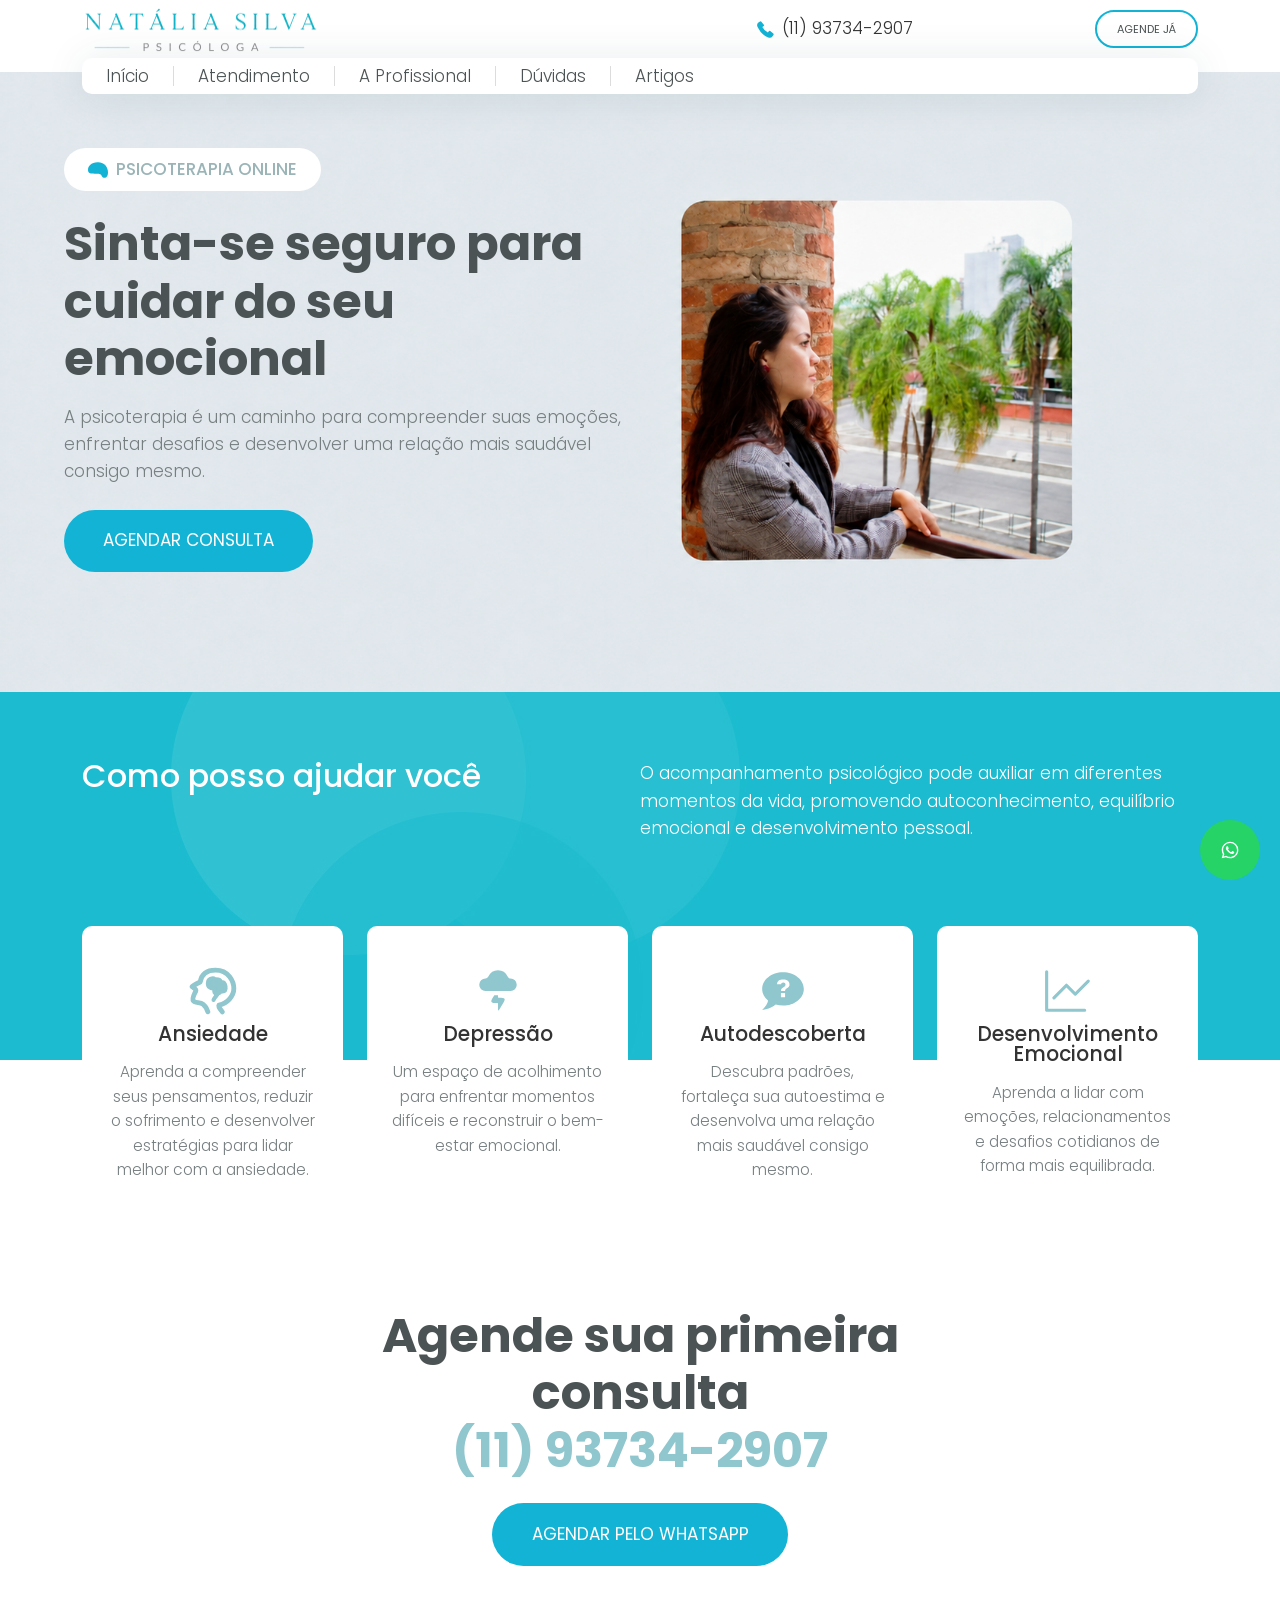
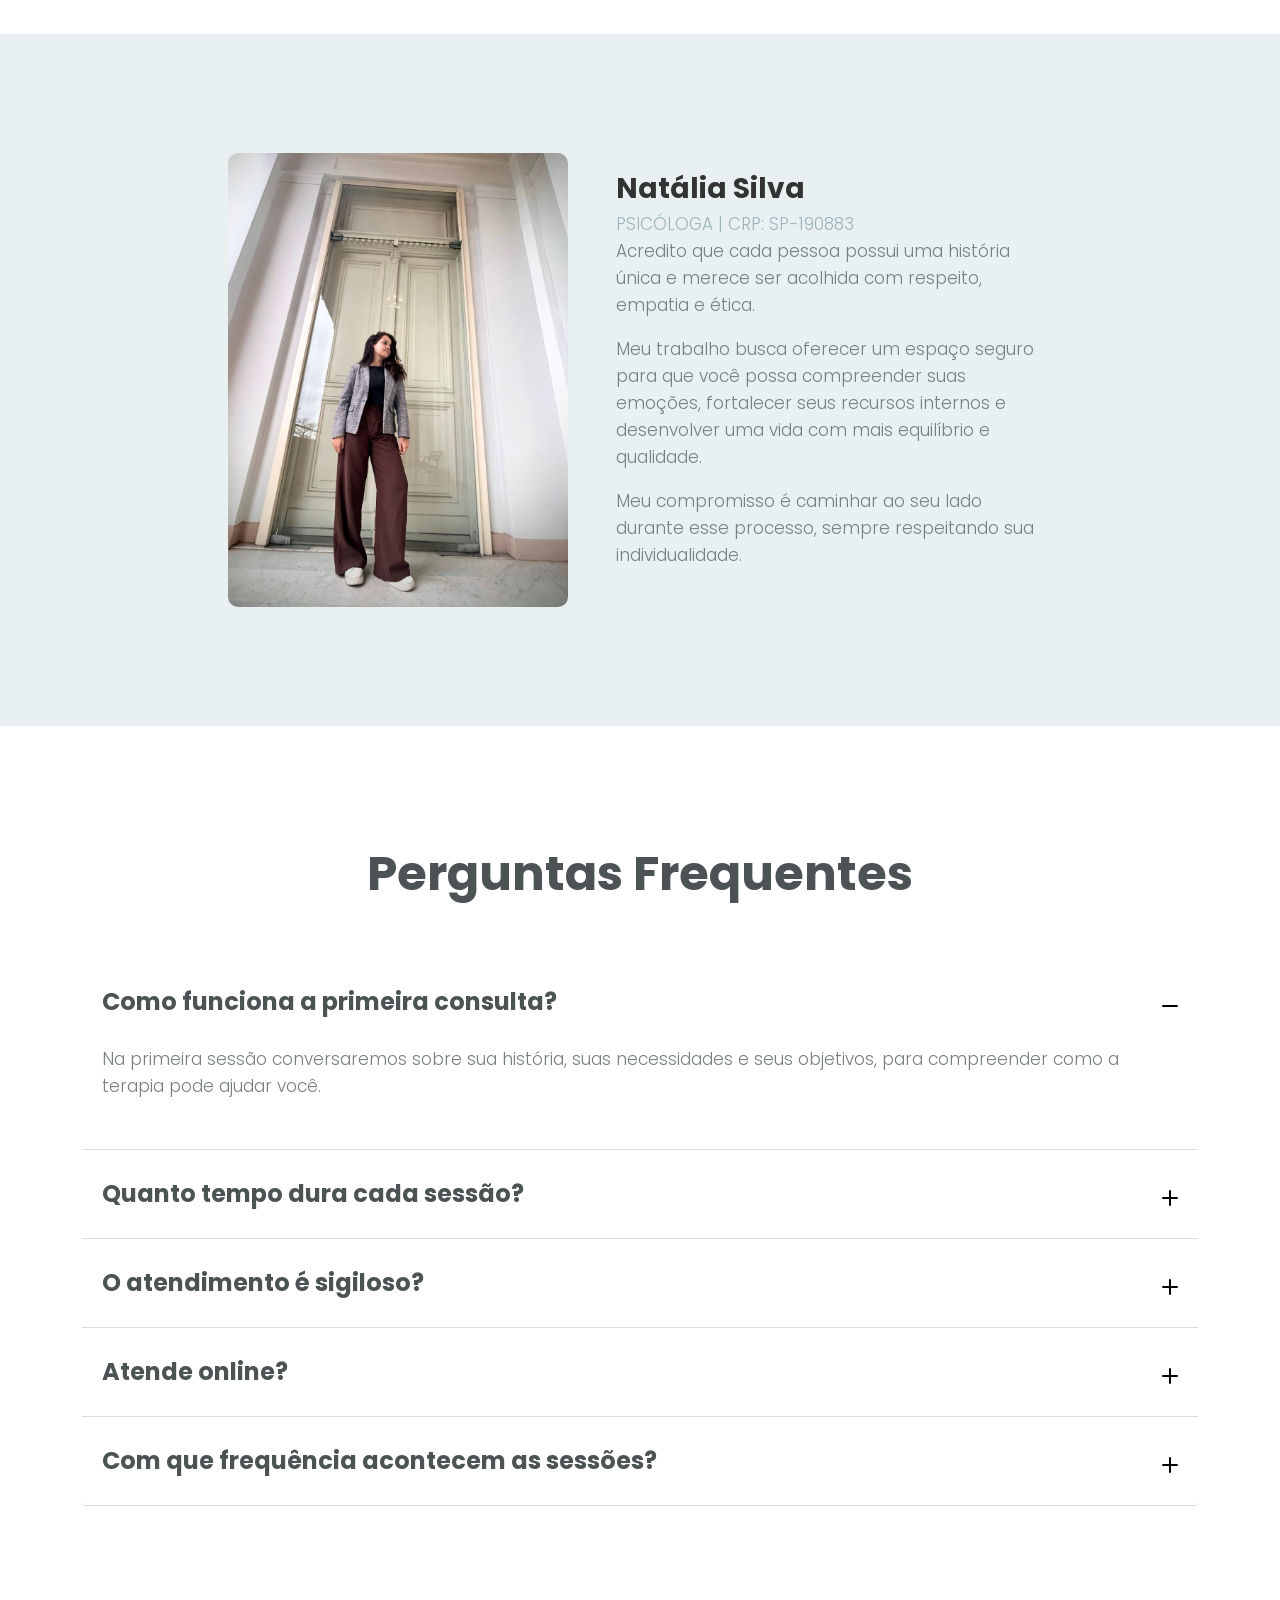
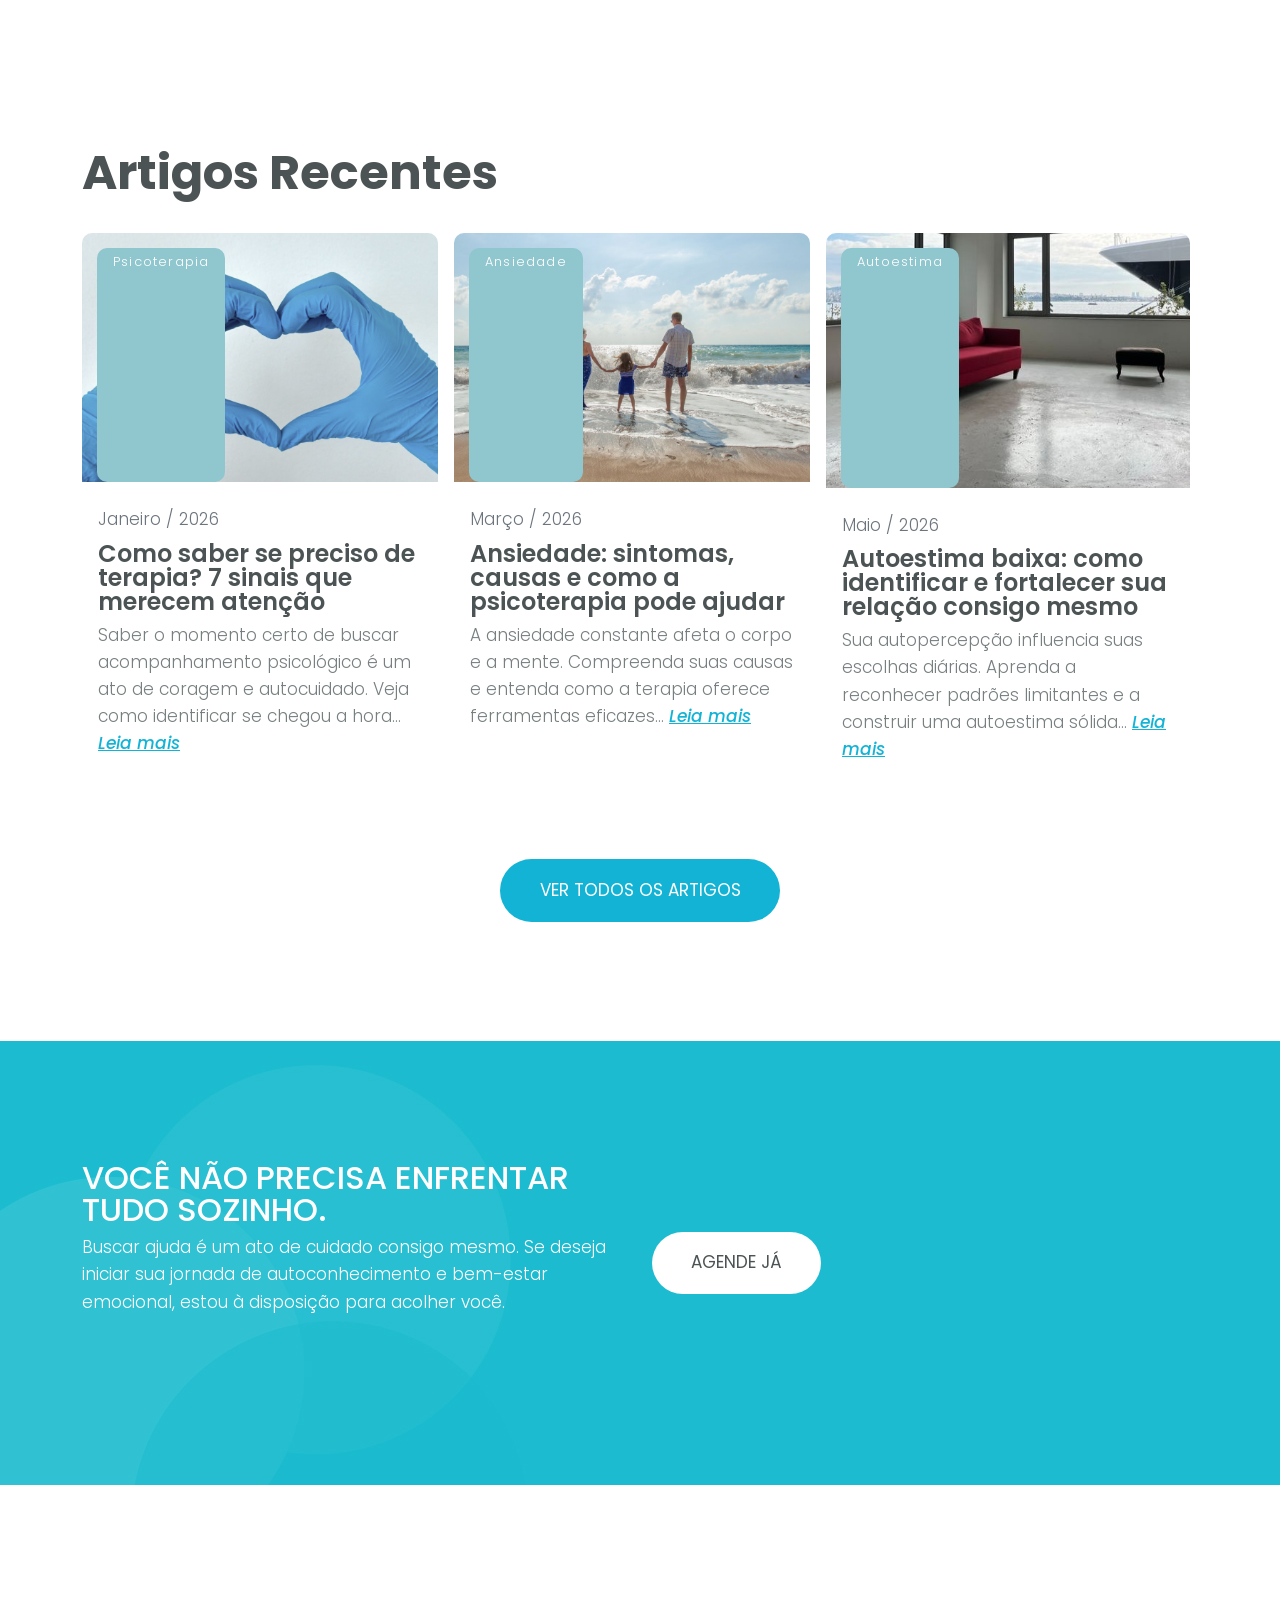
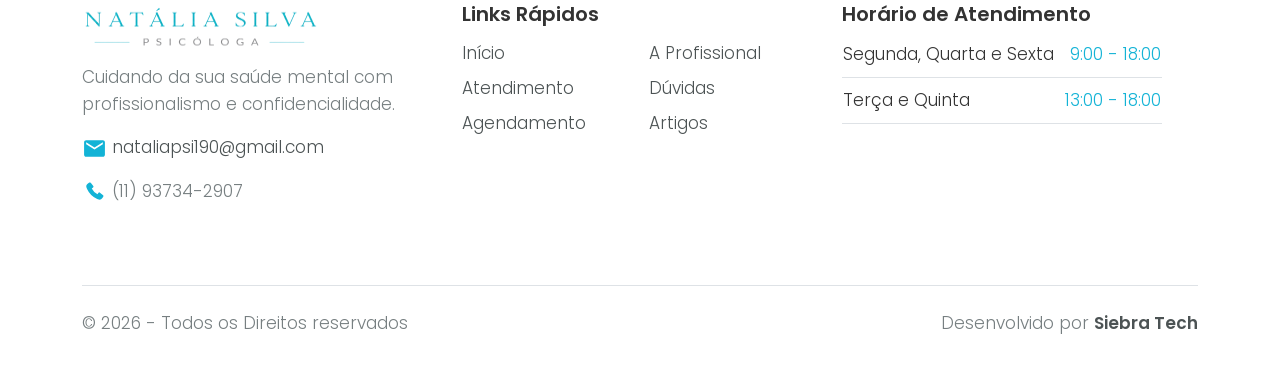
==== index.html @ 06d9402f "02082026" ====
<!DOCTYPE html>
<html>

<head>
  <!-- Google tag (gtag.js) -->
  <script async src="https://www.googletagmanager.com/gtag/js?id=G-2XFNPQYRDM"></script>
  <script>
    window.dataLayer = window.dataLayer || [];
    function gtag() { dataLayer.push(arguments); }
    gtag('js', new Date());

    gtag('config', 'G-2XFNPQYRDM');
  </script>
  <title>Psicóloga Natália Silva</title>
  <meta charset="utf-8">
  <meta http-equiv="X-UA-Compatible" content="IE=edge">
  <meta name="viewport" content="width=device-width, initial-scale=1.0">
  <meta name="format-detection" content="telephone=no">
  <meta name="apple-mobile-web-app-capable" content="yes">
  <meta name="author" content="">
  <meta name="description"
    content="Psicóloga Natália Silva | Atendimento psicológico online e presencial. Tratamento para ansiedade, depressão, autoestima, autoconhecimento e desenvolvimento emocional.">

  <meta name="keywords"
    content="psicóloga, psicóloga online, terapia online, psicoterapia, ansiedade, depressão, autoestima, psicóloga São Paulo, psicóloga ABC, Natália Silva">

  <meta property="og:title" content="Psicóloga Natália Silva">
  <meta property="og:description" content="Psicoterapia com acolhimento, ética e desenvolvimento emocional.">
  <meta property="og:image" content="images/banner-image.png">
  <meta property="og:type" content="website">
  <link rel="shortcut icon" href="images/favico.png" type="image/x-icon">
  <link rel="stylesheet" type="text/css" href="css/bootstrap.min.css">
  <link rel="stylesheet" type="text/css" href="style.css">
  <link rel="preconnect" href="https://fonts.googleapis.com">
  <link rel="preconnect" href="https://fonts.gstatic.com" crossorigin>
  <link href="https://fonts.googleapis.com/css2?family=Poppins:wght@200;300;400;500;600;700;800;900&display=swap"
    rel="stylesheet">
</head>


<body data-bs-spy="scroll" data-bs-target="#header-nav" tabindex="0">


  <svg xmlns="http://www.w3.org/2000/svg" style="display: none;">
    <symbol xmlns="http://www.w3.org/2000/svg" id="navbar-icon" viewBox="0 0 16 16">
      <path
        d="M14 10.5a.5.5 0 0 0-.5-.5h-3a.5.5 0 0 0 0 1h3a.5.5 0 0 0 .5-.5zm0-3a.5.5 0 0 0-.5-.5h-7a.5.5 0 0 0 0 1h7a.5.5 0 0 0 .5-.5zm0-3a.5.5 0 0 0-.5-.5h-11a.5.5 0 0 0 0 1h11a.5.5 0 0 0 .5-.5z" />
    </symbol>
    <symbol xmlns="http://www.w3.org/2000/svg" id="location" viewBox="0 0 512 512">
      <circle cx="256" cy="192" r="32" fill="currentColor" />
      <path fill="currentColor"
        d="M256 32c-88.22 0-160 68.65-160 153c0 40.17 18.31 93.59 54.42 158.78c29 52.34 62.55 99.67 80 123.22a31.75 31.75 0 0 0 51.22 0c17.42-23.55 51-70.88 80-123.22C397.69 278.61 416 225.19 416 185c0-84.35-71.78-153-160-153Zm0 224a64 64 0 1 1 64-64a64.07 64.07 0 0 1-64 64Z" />
    </symbol>
    <symbol xmlns="http://www.w3.org/2000/svg" id="phone" viewBox="0 0 24 24">
      <path fill="currentColor"
        d="M5 9.86a18.466 18.466 0 0 0 9.566 9.292l.68.303a3.5 3.5 0 0 0 4.33-1.247l.889-1.324a1 1 0 0 0-.203-1.335l-3.012-2.43a1 1 0 0 0-1.431.183l-.932 1.257a12.14 12.14 0 0 1-5.51-5.511l1.256-.932a1 1 0 0 0 .183-1.431l-2.43-3.012a1 1 0 0 0-1.335-.203l-1.333.894a3.5 3.5 0 0 0-1.237 4.355L5 9.86Z" />
    </symbol>
    <symbol xmlns="http://www.w3.org/2000/svg" id="email" viewBox="0 0 24 24">
      <path fill="currentColor"
        d="M20 4H4c-1.1 0-1.99.9-1.99 2L2 18c0 1.1.9 2 2 2h16c1.1 0 2-.9 2-2V6c0-1.1-.9-2-2-2zm0 4l-8 5l-8-5V6l8 5l8-5v2z" />
    </symbol>
    <symbol xmlns="http://www.w3.org/2000/svg" id="anxiety" viewBox="0 0 48 48">
      <g fill="none" stroke="currentColor">
        <path stroke-linecap="round" stroke-linejoin="round" stroke-width="4.667"
          d="M19.036 44q-1.47-4.793-4.435-7.147c-2.965-2.353-7.676-.89-9.416-3.318s1.219-6.892 2.257-9.526s-3.98-3.565-3.394-4.313q.585-.748 7.609-4.316Q13.652 4 26.398 4C39.144 4 44 14.806 44 21.68c0 6.872-5.88 14.276-14.256 15.873q-1.123 1.636 3.24 6.447" />
        <path fill="currentColor" fill-rule="evenodd" stroke-linejoin="round" stroke-width="4" clip-rule="evenodd"
          d="M19.5 14.5q-.981 3.801.583 5.339q1.563 1.537 5.328 2.01q-.855 4.903 2.083 4.6q2.937-.302 3.53-2.44q4.59 1.29 4.976-2.16c.385-3.45-1.475-6.201-2.238-6.201s-2.738-.093-2.738-1.148s-2.308-1.65-4.391-1.65s-.83-1.405-3.69-.85q-2.86.555-3.443 2.5Z" />
        <path stroke-linecap="round" stroke-width="4"
          d="M30.5 25.5c-1.017.631-2.412 1.68-3 2.5c-1.469 2.05-2.66 3.298-2.92 4.608" />
      </g>
    </symbol>
    <symbol xmlns="http://www.w3.org/2000/svg" id="depression" viewBox="0 0 24 24">
      <path fill="currentColor"
        d="M6 12h12a3 3 0 1 0 0-6c-.64 0-1.174-.461-1.436-1.045a5 5 0 0 0-9.128 0C7.174 5.539 6.64 6 6 6a3 3 0 0 0 0 6" />
      <path fill="currentColor" fill-rule="evenodd" clip-rule="evenodd"
        d="m10.235 14l-.462.786c-.787 1.338-1.18 2.007-.893 2.51c.288.504 1.065.504 2.62.504c.236 0 .354 0 .427.073s.073.191.073.427v1.864c0 .74 0 1.109.184 1.16c.185.05.372-.27.747-.907l1.296-2.203c.787-1.338 1.18-2.007.893-2.51c-.288-.504-1.065-.504-2.62-.504c-.236 0-.354 0-.427-.073S12 14.936 12 14.7V14z" />
    </symbol>
    <symbol xmlns="http://www.w3.org/2000/svg" id="question" viewBox="0 0 24 24">
      <path fill="currentColor"
        d="M12 3C6.5 3 2 6.6 2 11c0 2.1 1 4.1 2.8 5.5c0 .6-.4 2.2-2.8 4.5c0 0 3.5 0 6.5-2.5c1.1.3 2.3.5 3.5.5c5.5 0 10-3.6 10-8s-4.5-8-10-8m1 12h-2v-2h2zm1.8-5c-.3.4-.7.6-1.1.8c-.3.2-.4.3-.5.5c-.2.2-.2.4-.2.7h-2c0-.5.1-.8.3-1.1c.2-.2.6-.5 1.1-.8c.3-.1.5-.3.6-.5s.2-.5.2-.7c0-.3-.1-.5-.3-.7s-.5-.3-.8-.3s-.5.1-.7.2q-.3.15-.3.6h-2c.1-.7.4-1.3.9-1.7s1.2-.5 2.1-.5s1.7.2 2.2.6s.8 1 .8 1.7q.15.6-.3 1.2" />
    </symbol>
    <symbol xmlns="http://www.w3.org/2000/svg" id="graph-line" viewBox="0 0 24 24">
      <path fill="none" d="M0 0h24v24H0z" />
      <path fill="currentColor" d="M2.5 2.75a.75.75 0 0 0-1.5 0v18.5c0 .414.336.75.75.75H20a.75.75 0 0 0 0-1.5H2.5z" />
      <path fill="currentColor"
        d="M22.28 7.78a.75.75 0 0 0-1.06-1.06l-5.72 5.72l-3.72-3.72a.75.75 0 0 0-1.06 0l-6 6a.75.75 0 1 0 1.06 1.06l5.47-5.47l3.72 3.72a.75.75 0 0 0 1.06 0z" />
    </symbol>
    <symbol xmlns="http://www.w3.org/2000/svg" id="calendar" viewBox="0 0 24 24">
      <path fill="currentColor"
        d="M8 14q-.425 0-.713-.288T7 13q0-.425.288-.713T8 12q.425 0 .713.288T9 13q0 .425-.288.713T8 14Zm4 0q-.425 0-.713-.288T11 13q0-.425.288-.713T12 12q.425 0 .713.288T13 13q0 .425-.288.713T12 14Zm4 0q-.425 0-.713-.288T15 13q0-.425.288-.713T16 12q.425 0 .713.288T17 13q0 .425-.288.713T16 14ZM5 22q-.825 0-1.413-.588T3 20V6q0-.825.588-1.413T5 4h1V2h2v2h8V2h2v2h1q.825 0 1.413.588T21 6v14q0 .825-.588 1.413T19 22H5Zm0-2h14V10H5v10Z" />
    </symbol>
    <symbol xmlns="http://www.w3.org/2000/svg" id="clock" viewBox="0 0 24 24">
      <path fill="currentColor"
        d="M12 20a8 8 0 0 0 8-8a8 8 0 0 0-8-8a8 8 0 0 0-8 8a8 8 0 0 0 8 8m0-18a10 10 0 0 1 10 10a10 10 0 0 1-10 10C6.47 22 2 17.5 2 12A10 10 0 0 1 12 2m.5 5v5.25l4.5 2.67l-.75 1.23L11 13V7h1.5Z" />
    </symbol>
    <symbol xmlns="http://www.w3.org/2000/svg" id="quote-up" viewBox="0 0 24 24">
      <path fill="currentColor" d="m10 7l-2 4h3v6H5v-6l2-4h3m8 0l-2 4h3v6h-6v-6l2-4h3Z" />
    </symbol>
    <symbol xmlns="http://www.w3.org/2000/svg" id="quote-down" viewBox="0 0 24 24">
      <path fill="currentColor" d="M14 17h3l2-4V7h-6v6h3M6 17h3l2-4V7H5v6h3l-2 4Z" />
    </symbol>
    <symbol xmlns="http://www.w3.org/2000/svg" id="facebook" viewBox="0 0 24 24">
      <path fill="currentColor"
        d="M22 12c0-5.52-4.48-10-10-10S2 6.48 2 12c0 4.84 3.44 8.87 8 9.8V15H8v-3h2V9.5C10 7.57 11.57 6 13.5 6H16v3h-2c-.55 0-1 .45-1 1v2h3v3h-3v6.95c5.05-.5 9-4.76 9-9.95z" />
    </symbol>
    <symbol xmlns="http://www.w3.org/2000/svg" id="youtube" viewBox="0 0 32 32">
      <path fill="currentColor"
        d="M29.41 9.26a3.5 3.5 0 0 0-2.47-2.47C24.76 6.2 16 6.2 16 6.2s-8.76 0-10.94.59a3.5 3.5 0 0 0-2.47 2.47A36.13 36.13 0 0 0 2 16a36.13 36.13 0 0 0 .59 6.74a3.5 3.5 0 0 0 2.47 2.47c2.18.59 10.94.59 10.94.59s8.76 0 10.94-.59a3.5 3.5 0 0 0 2.47-2.47A36.13 36.13 0 0 0 30 16a36.13 36.13 0 0 0-.59-6.74ZM13.2 20.2v-8.4l7.27 4.2Z" />
    </symbol>
    <symbol xmlns="http://www.w3.org/2000/svg" id="instagram" viewBox="0 0 256 256">
      <path fill="currentColor"
        d="M128 80a48 48 0 1 0 48 48a48.05 48.05 0 0 0-48-48Zm0 80a32 32 0 1 1 32-32a32 32 0 0 1-32 32Zm48-136H80a56.06 56.06 0 0 0-56 56v96a56.06 56.06 0 0 0 56 56h96a56.06 56.06 0 0 0 56-56V80a56.06 56.06 0 0 0-56-56Zm40 152a40 40 0 0 1-40 40H80a40 40 0 0 1-40-40V80a40 40 0 0 1 40-40h96a40 40 0 0 1 40 40ZM192 76a12 12 0 1 1-12-12a12 12 0 0 1 12 12Z" />
    </symbol>
    <symbol xmlns="http://www.w3.org/2000/svg" id="twitter" viewBox="0 0 24 24">
      <path fill="currentColor"
        d="M22.46 6c-.77.35-1.6.58-2.46.69c.88-.53 1.56-1.37 1.88-2.38c-.83.5-1.75.85-2.72 1.05C18.37 4.5 17.26 4 16 4c-2.35 0-4.27 1.92-4.27 4.29c0 .34.04.67.11.98C8.28 9.09 5.11 7.38 3 4.79c-.37.63-.58 1.37-.58 2.15c0 1.49.75 2.81 1.91 3.56c-.71 0-1.37-.2-1.95-.5v.03c0 2.08 1.48 3.82 3.44 4.21a4.22 4.22 0 0 1-1.93.07a4.28 4.28 0 0 0 4 2.98a8.521 8.521 0 0 1-5.33 1.84c-.34 0-.68-.02-1.02-.06C3.44 20.29 5.7 21 8.12 21C16 21 20.33 14.46 20.33 8.79c0-.19 0-.37-.01-.56c.84-.6 1.56-1.36 2.14-2.23Z" />
    </symbol>
    <symbol xmlns="http://www.w3.org/2000/svg" id="linkedin" viewBox="0 0 512 512">
      <path fill="currentColor"
        d="M444.17 32H70.28C49.85 32 32 46.7 32 66.89v374.72C32 461.91 49.85 480 70.28 480h373.78c20.54 0 35.94-18.21 35.94-38.39V66.89C480.12 46.7 464.6 32 444.17 32Zm-273.3 373.43h-64.18V205.88h64.18ZM141 175.54h-.46c-20.54 0-33.84-15.29-33.84-34.43c0-19.49 13.65-34.42 34.65-34.42s33.85 14.82 34.31 34.42c-.01 19.14-13.31 34.43-34.66 34.43Zm264.43 229.89h-64.18V296.32c0-26.14-9.34-44-32.56-44c-17.74 0-28.24 12-32.91 23.69c-1.75 4.2-2.22 9.92-2.22 15.76v113.66h-64.18V205.88h64.18v27.77c9.34-13.3 23.93-32.44 57.88-32.44c42.13 0 74 27.77 74 87.64Z" />
    </symbol>
    <symbol xmlns="http://www.w3.org/2000/svg" id="search" viewBox="0 0 24 24">
      <path fill="none" stroke="currentColor" stroke-linecap="round" stroke-linejoin="round" stroke-width="2"
        d="M3 10a7 7 0 1 0 14 0a7 7 0 1 0-14 0m18 11l-6-6" />
    </symbol>
    <symbol xmlns="http://www.w3.org/2000/svg" id="heart" viewBox="0 0 24 24">
      <path fill="currentColor"
        d="M12 12Zm0 9q-.45 0-.863-.163t-.737-.487l-6.7-6.725q-.875-.875-1.288-2T2 9.275Q2 6.7 3.675 4.85T7.85 3q1.2 0 2.263.475T12 4.8q.8-.85 1.863-1.325T16.125 3q2.5 0 4.188 1.85T22 9.25q0 1.225-.425 2.35t-1.275 2l-6.725 6.75q-.325.325-.725.488T12 21Zm1-13q.25 0 .475.125t.35.325l1.7 2.55h4.15q.175-.425.262-.863t.088-.887q-.05-1.725-1.15-2.963t-2.75-1.237q-.775 0-1.488.3t-1.237.875l-.675.725q-.125.15-.325.238t-.4.087q-.2 0-.4-.087t-.35-.238l-.675-.725q-.525-.575-1.225-.9T7.85 5Q6.2 5 5.1 6.263T4 9.25q0 .45.075.888t.25.862H9q.25 0 .475.125t.35.325l.875 1.3l1.35-4.05q.1-.3.362-.5T13 8Zm.3 3.25l-1.35 4.05q-.1.3-.375.5t-.6.2q-.25 0-.475-.125t-.35-.325L8.45 13H5.9l5.925 5.925q.05.05.088.063T12 19q.05 0 .088-.013t.087-.062l5.9-5.925H15q-.25 0-.475-.125t-.375-.325l-.85-1.3Z" />
    </symbol>
    <symbol xmlns="http://www.w3.org/2000/svg" id="brain" viewBox="0 0 512 512">
      <path fill="currentColor" d="M448.559,141.251c-5.14-5.954-10.584-11.578-16.253-16.942c-0.268-0.286-0.546-0.554-0.842-0.823
    c-43.419-40.653-101.748-63.988-168.95-68.062c-6.868-0.429-13.7-0.618-20.407-0.618
    c-74.786-0.017-141.836,25.252-187.96,72.226c-16.396,16.7-29.952,34.644-39.408,54.666
    c-9.465,19.995-14.703,42.058-14.686,66.182c0,0.045,0.009,0.098,0.009,0.143
    C0.054,248.219,0,248.407,0,248.604c0,0.402,0.09,0.788,0.116,1.182c0.081,7.262,0.573,14.676,1.586,22.314
    l0.054,0.403l0.08,0.412c2.732,13.843,6.242,26.648,14.023,38.074c5.803,8.524,14.005,15.76,24.392,21.159
    c15.652,8.14,35.925,12.85,64.408,15.912c16.978,1.808,37.017,2.946,60.684,3.591
    c0.053,0,0.107,0.017,0.162,0.017c0.026,0,0.062-0.009,0.089-0.009
    c15.993,0.43,33.588,0.646,53.198,0.646c44.109-0.028,72.494,3.976,90.25,9.742
    c8.489,2.757,14.479,5.784,18.966,8.927c0.251,0.188,0.492,0.385,0.761,0.564
    c2.221,1.63,4.101,3.277,5.678,4.943c3.626,3.841,6.088,7.988,8.354,13.001
    c3.438,7.45,5.981,16.924,11.309,27.312c5.274,10.368,14.112,21.248,28.394,29.199
    c12.93,7.316,26.505,11.211,39.909,11.202c12.268,0.018,24.257-3.313,34.913-9.581
    c16.046-9.438,29.03-25.126,38.298-45.56c5.614-12.411,9.742-26.826,12.572-42.766
    c0.412-1.307,0.698-2.686,0.698-4.137c1.46-9.187,2.615-18.714,3.081-28.994
    l0.017-0.268v-0.25c0.009-0.914,0.009-1.828,0.009-2.741C511.991,254.192,489.919,189.147,448.559,141.251z
    M322.482,153.429c-7.594,0-13.754,6.161-13.754,13.754v44.458c-0.018,9.608-7.818,17.417-17.434,17.434
    h-49.043c-7.594,0-13.754,6.161-13.754,13.754c0,7.593,6.16,13.754,13.754,13.754h49.043
    c24.821-0.017,44.933-20.12,44.942-44.942v-44.458C336.236,159.589,330.075,153.429,322.482,153.429z" />
    </symbol>
    <symbol xmlns="http://www.w3.org/2000/svg" id="arrow-down" viewBox="0 0 16 16">
      <path fill-rule="evenodd"
        d="M1.646 4.646a.5.5 0 0 1 .708 0L8 10.293l5.646-5.647a.5.5 0 0 1 .708.708l-6 6a.5.5 0 0 1-.708 0l-6-6a.5.5 0 0 1 0-.708z" />
    </symbol>
    <symbol xmlns="http://www.w3.org/2000/svg" id="plus" viewBox="0 0 16 16">
      <path d="M8 4a.5.5 0 0 1 .5.5v3h3a.5.5 0 0 1 0 1h-3v3a.5.5 0 0 1-1 0v-3h-3a.5.5 0 0 1 0-1h3v-3A.5.5 0 0 1 8 4z" />
    </symbol>
    <symbol xmlns="http://www.w3.org/2000/svg" id="minus" viewBox="0 0 16 16">
      <path d="M4 8a.5.5 0 0 1 .5-.5h7a.5.5 0 0 1 0 1h-7A.5.5 0 0 1 4 8z" />
    </symbol>
    <symbol xmlns="http://www.w3.org/2000/svg" id="whatsapp-icon" viewBox="0 0 24 24">
      <path fill="currentColor"
        d="M19.05 4.91A9.82 9.82 0 0 0 12.04 2C6.55 2 2.08 6.47 2.08 11.96c0 1.76.46 3.48 1.34 5L2 22l5.18-1.36a9.93 9.93 0 0 0 4.86 1.24h.01c5.49 0 9.96-4.47 9.96-9.96a9.9 9.9 0 0 0-2.96-7.01m-7.01 15.3h-.01a8.3 8.3 0 0 1-4.22-1.15l-.3-.18l-3.08.81l.82-3l-.2-.31a8.23 8.23 0 0 1-1.27-4.42c0-4.57 3.72-8.29 8.3-8.29a8.24 8.24 0 0 1 5.87 2.43a8.2 8.2 0 0 1 2.43 5.87c0 4.58-3.72 8.3-8.29 8.3m4.55-6.17c-.25-.13-1.47-.72-1.7-.8c-.23-.09-.39-.13-.56.12c-.17.25-.64.8-.79.96c-.14.17-.29.19-.54.07c-.25-.13-1.05-.39-2-1.23c-.74-.66-1.24-1.47-1.39-1.72c-.15-.25-.02-.38.11-.5c.11-.11.25-.29.37-.43c.12-.15.17-.25.25-.42c.08-.17.04-.31-.02-.43c-.06-.13-.56-1.35-.77-1.85c-.2-.48-.41-.42-.56-.43h-.48c-.17 0-.43.06-.66.31c-.23.25-.87.85-.87 2.07c0 1.22.89 2.4 1.01 2.56c.12.17 1.75 2.67 4.23 3.74c.59.26 1.05.41 1.41.52c.59.19 1.12.16 1.54.1c.47-.07 1.47-.6 1.68-1.18c.21-.58.21-1.08.15-1.18c-.06-.1-.23-.17-.48-.3" />
    </symbol>

  </svg>

  <header id="header">

    <!-- TOPO - APENAS DESKTOP -->
    <nav class="header-top pt-1 pb-1 d-none d-lg-block">
      <div class="container">
        <div class="row justify-content-between align-items-center">

          <!-- Logo -->
          <div class="col-lg-5">
            <a class="navbar-brand" href="index.html">
              <img src="images/main-logo.png" class="logo" width="237" height="50" alt="Natália Silva">
            </a>
          </div>

          <!-- Telefone -->
          <div class="col-lg-4">
            <ul class="contact-list d-flex justify-content-end list-unstyled m-0">
              <li>
                <svg class="phone primary-color" width="24" height="24">
                  <use xlink:href="#phone"></use>
                </svg>
                (11) 93734-2907
              </li>
            </ul>
          </div>

          <!-- Botão -->
          <div class="col-lg-3">
            <div class="btn-book text-end">
              <a href="https://api.whatsapp.com/send?phone=5511937342907&text=Ol%C3%A1%20Psic%C3%B3loga%20Nat%C3%A1lia.%20Vi%20seu%20contato%20na%20internet%20e%20estou%20entrando%20em%20contato%20para%20agendar%20uma%20consulta."
                class="btn btn-small btn-outline-primary btn-pill text-uppercase" target="_blank"
                rel="noopener noreferrer">
                Agende Já
              </a>
            </div>
          </div>

        </div>
      </div>
    </nav>


    <!-- MENU -->
    <nav id="primary-header" class="navbar navbar-expand-lg shadow-none" aria-label="navbar">

      <div class="container">

        <!-- Logo somente Mobile -->
        <a class="navbar-brand d-lg-none" href="index.html">
          <img src="images/main-logo.png" class="logo" height="45" alt="Natália Silva">
        </a>

        <!-- Botão Mobile -->
        <button class="navbar-toggler" type="button" data-bs-toggle="collapse" data-bs-target="#navbar-primary"
          aria-controls="navbar-primary" aria-expanded="false" aria-label="Toggle navigation">

          <svg class="navbar-icon primary-color-500" width="42" height="42">
            <use xlink:href="#navbar-icon"></use>
          </svg>

        </button>

        <!-- Menu -->
        <div class="header-bottom collapse navbar-collapse bg-light border-radius-10 py-2" id="navbar-primary">

          <ul class="navbar-nav me-auto mb-2 mb-lg-0">

            <li class="nav-item ps-4 pe-4 border-right">
              <a class="nav-link text-dark active p-0 mt-3 mt-lg-0" href="#intro">
                Início
              </a>
            </li>

            <li class="nav-item ps-4 pe-4 border-right">
              <a class="nav-link text-dark p-0" href="#our-services">
                Atendimento
              </a>
            </li>

            <li class="nav-item ps-4 pe-4 border-right">
              <a class="nav-link text-dark p-0" href="#our-team">
                A Profissional
              </a>
            </li>

            <li class="nav-item ps-4 pe-4 border-right">
              <a class="nav-link text-dark p-0" href="#faqs">
                Dúvidas
              </a>
            </li>

            <li class="nav-item ps-4 pe-4">
              <a class="nav-link text-dark p-0" href="#blog">
                Artigos
              </a>
            </li>

          </ul>

        </div>

      </div>

    </nav>

  </header>

  <a href="https://api.whatsapp.com/send?phone=5511937342907&text=Ol%C3%A1%20Psic%C3%B3loga%20Nat%C3%A1lia.%20Vi%20seu%20contato%20na%20internet%20e%20estou%20entrando%20em%20contato%20para%20agendar%20uma%20consulta."
    class="whatsapp-float" target="_blank">
    <svg width="20" height="20">
      <use xlink:href="#whatsapp-icon"></use>
    </svg>
  </a>

  <section id="intro" class="position-relative overflow-hidden">
    <div class="banner">
      <img src="images/banner-image.png" alt="banner" class="img-fluid">
      <div class="container">
        <div class="banner-content position-absolute padding-large">
          <span
            class="sub-heading bg-light py-2 px-4 mb-4 border-radius-30 text-uppercase d-inline-block text-cadet-blue fw-medium">
            <svg class="heart primary-color me-2" width="20" height="20">
              <use xlink:href="#brain" />
            </svg>Psicoterapia Online
          </span>
          <h1 class="display-5 fw-bold text-dark">Sinta-se seguro para cuidar do seu emocional</h1>
          <p class="mt-3 mb-4">A psicoterapia é um caminho para compreender suas emoções, enfrentar desafios e
            desenvolver uma relação mais saudável consigo mesmo.</p>
          <a href="https://api.whatsapp.com/send?phone=5511937342907&text=Ol%C3%A1%20Psic%C3%B3loga%20Nat%C3%A1lia.%20Vi%20seu%20contato%20na%20internet%20e%20estou%20entrando%20em%20contato%20para%20agendar%20uma%20consulta."
            class="btn btn-medium btn-primary btn-pill text-uppercase" target="_blank" rel="noopener noreferrer">Agendar
            Consulta</a>
        </div>
      </div>
    </div>
  </section>

  <section id="our-services"
    style="background-image: url(images/services-bg.jpg); background-repeat: no-repeat; background-position: center; background-position: top;">
    <div class="container">
      <div class="row">

        <div class="display-header text-light d-flex flex-wrap justify-content-between padding-medium">
          <div class="col-lg-5 col-md-6 col-sm-12">
            <h2 class="text-light">Como posso ajudar você</h2>
          </div>
          <div class="col-lg-6 col-md-6 col-sm-12">
            <p class="text-light">O acompanhamento psicológico pode auxiliar em diferentes momentos da vida, promovendo
              autoconhecimento, equilíbrio emocional e desenvolvimento pessoal.</p>
          </div>
        </div>

        <div class="col-lg-3 col-md-6 pb-3">
          <div class="icon-box p-4 bg-light border-radius-10 text-center">
            <div class="icon-box-icon">
              <svg class="home-thermometer mt-3 primary-color-500" width="50" height="50">
                <use xlink:href="#anxiety" />
              </svg>
            </div>
            <div class="icon-box-content">
              <h3 class="card-title py-2">Ansiedade</h3>
              <p>Aprenda a compreender seus pensamentos, reduzir o sofrimento e desenvolver estratégias para lidar
                melhor com a ansiedade.</p>
            </div>
          </div>
        </div>
        <div class="col-lg-3 col-md-6 pb-3">
          <div class="icon-box p-4 bg-light border-radius-10 text-center">
            <div class="icon-box-icon">
              <svg class="pregnant-woman mt-3 primary-color-500" width="50" height="50">
                <use xlink:href="#depression" />
              </svg>
            </div>
            <div class="icon-box-content">
              <h3 class="card-title py-2">Depressão</h3>
              <p>Um espaço de acolhimento para enfrentar momentos difíceis e reconstruir o bem-estar emocional.</p>
            </div>
          </div>
        </div>
        <div class="col-lg-3 col-md-6 pb-3">
          <div class="icon-box p-4 bg-light border-radius-10 text-center">
            <div class="icon-box-icon">
              <svg class="nutrition mt-3 primary-color-500" width="50" height="50">
                <use xlink:href="#question" />
              </svg>
            </div>
            <div class="icon-box-content">
              <h3 class="card-title py-2">Autodescoberta</h3>
              <p>Descubra padrões, fortaleça sua autoestima e desenvolva uma relação mais saudável consigo mesmo.</p>
            </div>
          </div>
        </div>
        <div class="col-lg-3 col-md-6 pb-3">
          <div class="icon-box p-4 bg-light border-radius-10 text-center">
            <div class="icon-box-icon">
              <svg class="local-pharmacy mt-3 primary-color-500" width="50" height="50">
                <use xlink:href="#graph-line" />
              </svg>
            </div>
            <div class="icon-box-content">
              <h3 class="card-title py-2">Desenvolvimento Emocional</h3>
              <p>Aprenda a lidar com emoções, relacionamentos e desafios cotidianos de forma mais equilibrada.</p>
            </div>
          </div>
        </div>

      </div>
    </div>
  </section>

  <section id="book-appointment" class="padding-medium mb-0">
    <div class="container text-center">
      <div class="row justify-content-center">
        <div class="col-lg-8">
          <div class="display-header">
            <h2 class="display-5 fw-bold text-dark">
              Agende sua primeira consulta<br>
              <span class="text-primary-500">(11) 93734-2907</span>
            </h2>

            <a href="https://api.whatsapp.com/send?phone=5511937342907&text=Ol%C3%A1%20Psic%C3%B3loga%20Nat%C3%A1lia.%20Vi%20seu%20contato%20na%20internet%20e%20estou%20entrando%20em%20contato%20para%20agendar%20uma%20consulta."
              class="btn btn-medium btn-primary btn-pill mt-3 text-uppercase" target="_blank" rel="noopener noreferrer">
              Agendar pelo WhatsApp
            </a>
          </div>
        </div>
      </div>
    </div>
  </section>


  <section id="our-team" class="padding-large"
    style="background-image: url(images/review-bg.jpg); background-repeat: no-repeat;background-size: cover;">
    <div class="container">

      <div class="row justify-content-center align-items-center g-5">

        <div class="col-lg-4 text-center">
          <img src="images/team-item.jpeg" class="img-fluid rounded border-radius-10" alt="Natália Silva">
        </div>

        <div class="col-lg-5">
          <h3 class="fw-bold">Natália Silva</h3>

          <span class="text-uppercase text-cadet-blue">
            Psicóloga | CRP: SP-190883
          </span>

          <p>Acredito que cada pessoa possui uma história única e merece ser acolhida com respeito, empatia e ética.</p>

          <p>Meu trabalho busca oferecer um espaço seguro para que você possa compreender suas emoções, fortalecer seus
            recursos internos e desenvolver uma vida com mais equilíbrio e qualidade.</p>

          <p>Meu compromisso é caminhar ao seu lado durante esse processo, sempre respeitando sua individualidade.</p>
        </div>

      </div>

    </div>
  </section>

  <section id="faqs" class="padding-large">
    <div class="container">
      <div class="row">
        <div class="display-header mb-5">
          <h2 class="display-5 fw-bold text-center text-dark">Perguntas Frequentes</h2>
        </div>
        <div class="accordion" id="accordion">
          <div class="accordion-item border-0 py-3">
            <h2 class="accordion-header">
              <button class="accordion-button fs-4 fw-bold text-dark bg-transparent focus-transparent shadow-none"
                type="button" data-bs-toggle="collapse" data-bs-target="#collapseOne" aria-expanded="true"
                aria-controls="collapseOne">
                Como funciona a primeira consulta?
              </button>
            </h2>
            <div id="collapseOne" class="accordion-collapse border-0 collapse show" data-bs-parent="#accordion">
              <div class="accordion-body">
                <p>Na primeira sessão conversaremos sobre sua história, suas necessidades e seus objetivos, para
                  compreender como a terapia pode ajudar você.</p>
              </div>
            </div>
          </div>
          <div class="accordion-item border-0 py-3">
            <h2 class="accordion-header">
              <button
                class="accordion-button fs-4 fw-bold text-dark bg-transparent collapsed focus-transparent shadow-none"
                type="button" data-bs-toggle="collapse" data-bs-target="#collapseTwo" aria-expanded="false"
                aria-controls="collapseTwo">
                Quanto tempo dura cada sessão?
              </button>
            </h2>
            <div id="collapseTwo" class="accordion-collapse collapse" data-bs-parent="#accordion">
              <div class="accordion-body">
                <p>Em média, as sessões têm duração de 50 minutos.</p>
              </div>
            </div>
          </div>
          <div class="accordion-item border-0 py-3">
            <h2 class="accordion-header">
              <button
                class="accordion-button fs-4 fw-bold text-dark bg-transparent collapsed focus-transparent shadow-none"
                type="button" data-bs-toggle="collapse" data-bs-target="#collapseThree" aria-expanded="false"
                aria-controls="collapseThree">
                O atendimento é sigiloso?
              </button>
            </h2>
            <div id="collapseThree" class="accordion-collapse collapse" data-bs-parent="#accordion">
              <div class="accordion-body">
                <p>Sim. Todo atendimento psicológico é realizado seguindo os princípios éticos da profissão e o sigilo
                  profissional.</p>
              </div>
            </div>
          </div>
          <div class="accordion-item border-0 py-3">
            <h2 class="accordion-header">
              <button
                class="accordion-button fs-4 fw-bold text-dark bg-transparent collapsed focus-transparent shadow-none"
                type="button" data-bs-toggle="collapse" data-bs-target="#collapseFour" aria-expanded="false"
                aria-controls="collapseFour">
                Atende online?
              </button>
            </h2>
            <div id="collapseFour" class="accordion-collapse collapse" data-bs-parent="#accordion">
              <div class="accordion-body">
                <p>Sim. O atendimento online oferece conforto e praticidade, mantendo a mesma qualidade do atendimento
                  presencial.</p>
              </div>
            </div>
          </div>
          <div class="accordion-item border-0 py-3">
            <h2 class="accordion-header">
              <button
                class="accordion-button fs-4 fw-bold text-dark bg-transparent collapsed focus-transparent shadow-none"
                type="button" data-bs-toggle="collapse" data-bs-target="#collapseFive" aria-expanded="false"
                aria-controls="collapseFive">
                Com que frequência acontecem as sessões?
              </button>
            </h2>
            <div id="collapseFive" class="accordion-collapse collapse" data-bs-parent="#accordion">
              <div class="accordion-body">
                <p>Normalmente uma vez por semana, mas a frequência pode variar conforme cada caso.</p>
              </div>
            </div>
          </div>
        </div>
      </div>
    </div>
  </section>



  <section id="blog" class="padding-large">
    <div class="container">
      <div class="row">
        <div class="display-header">
          <h2 class="display-5 fw-bold text-dark">Artigos Recentes</h2>
        </div>
        <div class="post-grid d-flex flex-wrap mt-4">
          <div class="col-lg-4 col-md-6 col-sm-12 mb-5">
            <div class="card-item pe-3">
              <div class="card border-0 bg-transparent">
                <div class="card-image position-relative">
                  <a href="artigo-como-saber-se-preciso-de-terapia.html">
                    <img src="images/post-item1.jpg" alt="Como saber se preciso de terapia"
                      class="post-image img-fluid border-radius-top-10">
                  </a>
                  <span
                    class="bg-primary-dim text-light position-absolute text-uppercase text-capitalize px-3 py-1 border-radius-10"
                    style="top: 15px; left: 15px; font-size: 0.8rem;">Psicoterapia</span>
                </div>
              </div>
              <div class="card-body p-3 mt-2">
                <div class="meta-date text-muted">Janeiro / 2026</div>
                <h3 class="card-title fs-4 fw-semibold mt-2">
                  <a href="artigo-como-saber-se-preciso-de-terapia.html">Como saber se preciso de terapia? 7 sinais que
                    merecem atenção</a>
                </h3>
                <p class="mt-2">Saber o momento certo de buscar acompanhamento psicológico é um ato de coragem e
                  autocuidado. Veja como identificar se chegou a hora...
                  <a href="artigo-como-saber-se-preciso-de-terapia.html"
                    class="text-decoration-underline text-primary fw-medium"><em>Leia mais</em></a>
                </p>
              </div>
            </div>
          </div>
          <div class="col-lg-4 col-md-6 col-sm-12 mb-5">
            <div class="card-item pe-3">
              <div class="card border-0 bg-transparent">
                <div class="card-image position-relative">
                  <a href="artigo-ansiedade-sintomas-e-causas.html">
                    <img src="images/post-item2.jpg" alt="Ansiedade sintomas e causas"
                      class="post-image img-fluid border-radius-top-10">
                  </a>
                  <span
                    class="bg-primary-dim text-light position-absolute text-uppercase text-capitalize px-3 py-1 border-radius-10"
                    style="top: 15px; left: 15px; font-size: 0.8rem;">Ansiedade</span>
                </div>
              </div>
              <div class="card-body p-3 mt-2">
                <div class="meta-date text-muted">Março / 2026</div>
                <h3 class="card-title fs-4 fw-semibold mt-2">
                  <a href="artigo-ansiedade-sintomas-e-causas.html">Ansiedade: sintomas, causas e como a psicoterapia
                    pode ajudar</a>
                </h3>
                <p class="mt-2">A ansiedade constante afeta o corpo e a mente. Compreenda suas causas e entenda como a
                  terapia oferece ferramentas eficazes...
                  <a href="artigo-ansiedade-sintomas-e-causas.html"
                    class="text-decoration-underline text-primary fw-medium"><em>Leia mais</em></a>
                </p>
              </div>
            </div>
          </div>
          <div class="col-lg-4 col-md-6 col-sm-12 mb-5">
            <div class="card-item pe-2">
              <div class="card border-0 bg-transparent">
                <div class="card-image position-relative">
                  <a href="artigo-autoestima-baixa-como-fortalecer.html">
                    <img src="images/post-item3.jpg" alt="Autoestima baixa como fortalecer"
                      class="post-image img-fluid border-radius-top-10">
                  </a>
                  <span
                    class="bg-primary-dim text-light position-absolute text-uppercase text-capitalize px-3 py-1 border-radius-10"
                    style="top: 15px; left: 15px; font-size: 0.8rem;">Autoestima</span>
                </div>
              </div>
              <div class="card-body p-3 mt-2">
                <div class="meta-date text-muted">Maio / 2026</div>
                <h3 class="card-title fs-4 fw-semibold mt-2">
                  <a href="artigo-autoestima-baixa-como-fortalecer.html">Autoestima baixa: como identificar e fortalecer
                    sua relação consigo mesmo</a>
                </h3>
                <p class="mt-2">Sua autopercepção influencia suas escolhas diárias. Aprenda a reconhecer padrões
                  limitantes e a construir uma autoestima sólida...
                  <a href="artigo-autoestima-baixa-como-fortalecer.html"
                    class="text-decoration-underline text-primary fw-medium"><em>Leia mais</em></a>
                </p>
              </div>
            </div>
          </div>
        </div>
      </div>
      <div class="text-center mt-3">
        <a href="blog.html" class="btn btn-medium btn-primary btn-pill text-uppercase">Ver Todos os Artigos</a>
      </div>
    </div>
  </section>



  <section id="subscribe" class="d-flex align-items-center"
    style="background-image: url(images/subscribe-bg.jpg); background-repeat: no-repeat;background-size: cover; height: 444px;">
    <div class="container">
      <div class="row align-items-center">
        <div class="subscribe-content">
          <div class="row align-items-center">
            <div class="col-lg-6 col-md-12 col-sm-12">
              <div class="subscribe-header content-light mb-5">
                <h2><span class="text-light text-uppercase">Você não precisa enfrentar tudo sozinho.</span></h2>
                <p class="text-light">Buscar ajuda é um ato de cuidado consigo mesmo. Se deseja iniciar sua jornada de
                  autoconhecimento e bem-estar emocional, estou à disposição para acolher você.</p>
              </div>
            </div>
            <div class="col-lg-6 col-md-12 col-sm-12">
              <a href="https://api.whatsapp.com/send?phone=5511937342907&text=Ol%C3%A1%20Psic%C3%B3loga%20Nat%C3%A1lia.%20Vi%20seu%20contato%20na%20internet%20e%20estou%20entrando%20em%20contato%20para%20agendar%20uma%20consulta."
                class="btn btn-medium btn-light btn-pill text-uppercase" target="_blank" rel="noopener noreferrer">
                Agende Já
              </a>
            </div>
          </div>
        </div>
      </div>
    </div>
  </section>

  <footer id="footer" class="overflow-hidden padding-large pb-0">
    <div class="container">
      <div class="row d-flex flex-wrap justify-content-between">
        <div class="col-lg-4 col-md-6 col-sm-6 pb-3">
          <div class="footer-menu">
            <img src="images/main-logo.png" alt="logo" class="pb-3" width="237" height="60">
            <p>Cuidando da sua saúde mental com profissionalismo e confidencialidade.</p>
            <div class="contact-item">

              <p>
                <svg class="email primary-color" width="25" height="25">
                  <use xlink:href="#email"></use>
                </svg>
                <a href="mailto:">nataliapsi190@gmail.com</a>
              </p>
              <p>
                <svg class="phone primary-color" width="25" height="25">
                  <use xlink:href="#phone"></use>
                </svg>
                <span>(11) 93734-2907</span>
              </p>


            </div>
          </div>
        </div>
        <div class="col-lg-4 col-md-6 col-sm-6 pb-3">
          <div class="footer-menu">
            <h5 class="widget-title pb-2 fw-semibold">Links Rápidos</h5>
            <ul class="menu-list list-unstyled">
              <li class="pb-2">
                <a href="#intro">Início</a>
              </li>
              <li class="pb-2">
                <a href="#our-services">Atendimento</a>
              </li>
              <li class="pb-2">
                <a href="#book-appointment">Agendamento</a>
              </li>
              <li class="pb-2">
                <a href="#our-team">A Profissional</a>
              </li>
              <li class="pb-2">
                <a href="#faqs">Dúvidas</a>
              </li>
              <li class="pb-2">
                <a href="index.html#blog">Artigos</a>
              </li>
            </ul>
          </div>
        </div>
        <div class="col-lg-4 col-md-6 col-sm-6 pb-3">
          <div class="footer-menu">
            <h5 class="widget-title fw-semibold">Horário de Atendimento</h5>
            <table class="schedule">
              <tr class="d-flex justify-content-between border-bottom py-2">
                <td>Segunda, Quarta e Sexta</td>
                <td class="text-primary">9:00 - 18:00</td>
              </tr>
              <tr class="d-flex justify-content-between border-bottom py-2">
                <td>Terça e Quinta</td>
                <td class="text-primary">13:00 - 18:00</td>
              </tr>

            </table>
          </div>
        </div>
      </div>
      <div class="d-md-flex text-center justify-content-between border-top mt-5 py-4">
        <p>© 2026 - Todos os Direitos reservados</p>
        <p>Desenvolvido por <a href="#" class="fw-semibold"> Siebra Tech</a></p>
      </div>
    </div>
  </footer>

  <script type="text/javascript" src="js/bootstrap.bundle.min.js"></script>
  <script type="text/javascript" src="js/script.js"></script>
</body>

</html>
---- style.css ----
/*------------------------------------*\
    Table of contents
\*------------------------------------*/

/*------------------------------------------------

CSS STRUCTURE:

1. VARIABLES

2. GENERAL TYPOGRAPHY
  2.1 General Styles
  2.2 Text Color & Weight
  2.3 Background Color
  2.4 Border Radius
  2.5 Section
    - Section Paddings
    - Section Margins
    - Section Title
    - Content width
  2.6 Buttons
    - Button Sizes
    - Button Shapes
    - Button Color Scheme
    - Button Aligns

3. CONTENT ELEMENTS
  - Dropdown
  - Svg Color
  - Search Bar

4. SITE STRUCTURE
  4.1 Header
  4.2 Intro
  4.3 Best Services Section
  4.4 Book Appointment Section
  4.5 Testimonial Section
  4.6 Our Team Section
  4.7 Faqs Section
  4.8 Tabs- Department Section
  4.9 Blog Section
  4.10 Brand Section
  4.11 Subscribe Section
  4.12 Footer

    
/*--------------------------------------------------------------
/** 1. VARIABLES
--------------------------------------------------------------*/
:root {
  --accent-color: #333;
  --black-color: #000;
  --dark-color: #4C5354;
  --primary-color: #13b3d6;
  --primary-color-200: #E8F0F1;
  --primary-color-400: #c4e9ed;
  --gray-color: #777F81;
  --bs-gray-300: #DCDCDC;
  --bs-light-rgb: rgba(255, 255, 255, 1);
  --bs-primary-rgb: rgba(144, 198, 205, 1);
  --light-color: #fff;
  --swiper-theme-color: #111 !important;
  --cadet-blue-color: #9AB4B7;

}

/* on mobile devices below 600px
 */
@media screen and (max-width: 600px) {
  :root {
    --header-height: 100px;
    --header-height-min: 80px;
  }
}

/* Fonts */
:root {
  --body-font: "Poppins", sans-serif;
  --heading-font: "Poppins", sans-serif;
}

/*----------------------------------------------*/
/* 2 GENERAL TYPOGRAPHY */
/*----------------------------------------------*/

/* 2.1 General Styles
/*----------------------------------------------*/
*,
*::before,
*::after {
  -webkit-box-sizing: border-box;
  -moz-box-sizing: border-box;
  box-sizing: border-box;
}

html {
  box-sizing: border-box;
}

body {
  font-family: var(--body-font);
  font-size: 17px;
  font-weight: 300;
  line-height: 1.6;
  color: var(--accent-color);
  margin: 0;
}

ul.inner-list li,
ul>li {
  color: var(--dark-gray-color);
}

a {
  color: var(--dark-color);
  text-decoration: none;
  transition: 0.3s color ease-out;
}

a:hover {
  color: var(--primary-color);
}

a.light {
  color: var(--light-color);
}

a:hover.light {
  color: var(--light-color);
}

p {
  color: var(--gray-color);
}

b,
strong {
  font-weight: bold;
}

.highlight {
  background: var(--primary-color);
  color: var(--light-color);
}

.focus-transparent:focus {
  box-shadow: 0 0 0 0.25rem rgba(13, 110, 253, 0);
}

/* 2.2 Text Color & Weight
/*----------------------------------------------*/
.text-primary {
  color: var(--primary-color) !important;
}

.text-primary-500 {
  color: var(--bs-primary-rgb) !important;
}

.text-primary-500:hover {
  color: var(--primary-color) !important;
}

.text-dark {
  color: var(--dark-color) !important;
}

.text-light {
  color: var(--light-color) !important;
}

.text-gray {
  color: var(--gray-color) !important;
}

.text-cadet-blue {
  color: var(--cadet-blue-color) !important;
}

.fw-semibold {
  font-weight: 600;
}

.fw-medium {
  font-weight: 500;
}

/* 2.3 Background Color
/*----------------------------------------------*/
.bg-light {
  background-color: var(--light-color) !important;
}

.bg-primary {
  background-color: var(--primary-color) !important;
}

.bg-primary-200 {
  background-color: var(--primary-color-200) !important;
}

.bg-primary-dim {
  background-color: var(--bs-primary-rgb) !important;
}

/* 2.4 Border Radius
/*----------------------------------------------*/
.border-circle {
  border-radius: 50% !important;
}

.border-radius-10 {
  border-radius: 10px !important;
}

.border-radius-20 {
  border-radius: 20px !important;
}

.border-radius-30 {
  border-radius: 30px !important;
}

.border-radius-35 {
  border-radius: 35px !important;
}

.border-radius-top-10 {
  border-top-left-radius: 10px !important;
  border-top-right-radius: 10px !important;
}

.border-right {
  border-right: 1px solid var(--bs-gray-300);
}

/*--------------------------------------------------------------
/** 2.5 Section
--------------------------------------------------------------*/
/* - Section Padding
--------------------------------------------------------------*/
.padding-small {
  padding-top: 2em;
  padding-bottom: 2em;
}

.padding-medium {
  padding-top: 4em;
  padding-bottom: 4em;
}

.padding-large {
  padding-top: 7em;
  padding-bottom: 7em;
}

/* - Section Margin
--------------------------------------------------------------*/
.margin-small {
  margin-top: 3em;
  margin-bottom: 3em;
}

.margin-medium {
  margin-top: 5em;
  margin-bottom: 5em;
}

.margin-large {
  margin-top: 7em;
  margin-bottom: 7em;
}

@media only screen and (max-width: 768px) {

  .margin-small,
  .margin-medium,
  .margin-large {
    margin-top: 1em;
    margin-bottom: 1em;
  }
}

/* - Section Title
--------------------------------------------------------------*/
h1,
h2,
h3,
h4,
h5 {
  font-family: var(--heading-font);
  font-weight: 500;
  line-height: 1;
}

h1.light,
h2.light,
h3.light,
h4.light,
h5.light {
  color: var(--light-color);
}

/* - Section width
--------------------------------------------------------------*/
.u-full-width {
  width: 100%;
  border: none;
}

.container-md {
  max-width: 1465px;
}

.container-lg {
  max-width: 1750px;
}

/*--------------------------------------------------------------
/** 2.6 Buttons
--------------------------------------------------------------*/
/* - Button Sizes
------------------------------------------------------------- */
.btn.btn-small {
  padding: 0.8em 1.8em;
  font-size: 0.65em;
}

.btn.btn-medium {
  padding: 1.1em 2.3em;
  font-size: 1em;
}

.btn.btn-large {
  padding: 0.8em 4.6em;
  font-size: 1.4em;
}

/* - Button Shapes
------------------------------------------------------------- */
.btn.btn-rounded,
.btn.btn-rounded::after {
  border-radius: 6px;
}

.btn.btn-pill,
.btn.btn-pill::after {
  border-radius: 2em;
}

/* button outline */
.btn.btn-outline-dark,
.btn.btn-outline-light,
.btn.btn-outline-accent,
.btn.btn-outline-primary {
  background: transparent;
  text-shadow: none;
  box-shadow: none;
  border: 2px solid transparent;
}

.btn.btn-outline-dark:hover::after,
.btn.btn-outline-light:hover::after {
  background-color: transparent;
}

.btn.btn-outline-dark {
  border-color: rgba(0, 0, 0, 1);
  color: var(--dark-color);
}

.btn.btn-outline-dark:hover {
  background: var(--dark-color);
  color: var(--light-color);
}

.btn.btn-outline-light {
  border-color: rgba(255, 255, 255, 1);
  color: var(--light-color);
}

.btn.btn-outline-gray {
  background: transparent;
  border-color: var(--gray-color-200);
  color: var(--dark-color);
}

.btn.btn-outline-gray:hover {
  color: var(--light-color) !important;
}

.btn.btn-outline-primary {
  background: transparent;
  border-color: var(--primary-color);
  color: var(--dark-color);
}

.btn.btn-outline-primary:hover {
  border-color: var(--dark-color);
  color: var(--dark-color) !important;
}

.btn.btn-full {
  display: block;
  margin: .85em 0;
  width: 100%;
  letter-spacing: 0.12em;
}

/* no border radius */
.btn-rounded-none,
.btn-rounded-none::after {
  border-radius: 0;
}

/* - Buttons Color Scheme
------------------------------------------------------------- */
.btn.btn-normal {
  text-decoration: none;
  border: none;
  font-weight: 600;
}

.btn.btn-normal:hover,
.btn.btn-normal:focus {
  box-shadow: none;
}

.btn.btn-accent {
  color: var(--light-color);
  background-color: var(--accent-color);
  border: none;
}

.btn.btn-accent:hover {
  color: var(--light-color) !important;
  background-color: var(--primary-color);
}

.btn.btn-black {
  background-color: var(--dark-color);
  color: var(--light-color);
  border: none;
}

.btn.btn-black:hover {
  color: var(--light-color);
}

.btn.btn-light {
  background-color: var(--light-color);
  color: var(--dark-color);
  border: none;
}

.btn.btn-light:hover {
  background-color: var(--dark-color);
  color: var(--light-color);
}

.btn.btn-primary {
  background-color: var(--primary-color);
  color: var(--light-color);
  border: none;
}

.btn.btn-primary:hover {
  background-color: var(--dark-color);
  color: var(--light-color);
}

/* - Buttons Aligns
------------------------------------------------------------- */
.btn-left {
  text-align: left;
  display: block;
}

.btn-center {
  text-align: center;
  display: block;
}

.btn-right {
  text-align: right;
  display: block;
}

/*--------------------------------------------------------------
/** 3.CONTENT ELEMENTS
--------------------------------------------------------------*/

/* - Dropdown
------------------------------------------------------------- */
.navbar-nav .dropdown-toggle::after {
  border: none;
}

.navbar-nav .dropdown-item:focus,
.navbar-nav .dropdown-item:hover,
.navbar-nav .dropdown-item.active,
.navbar-nav .dropdown-item:active {
  color: var(--primary-color);
  background-color: transparent;
}

.navbar-nav ul.dropdown-menu>li {
  font-size: 1em;
}

ul.dropdown-menu .dropdown-item {
  display: initial;
}

.navbar-nav ul.dropdown-menu.show {
  top: 27px;
}

/* - Svg Color
------------------------------------------------------------- */
svg.light-color {
  color: var(--light-color);
}

svg.dark-color {
  color: var(--dark-color);
}

svg.primary-color {
  color: var(--primary-color);
}

svg.primary-color-500 {
  color: var(--bs-primary-rgb);
}

/* - Search Bar
------------------------------------------------------------- */
form.search-form svg.search {
  bottom: 24px;
  z-index: 3;
}

@media only screen and (max-width: 991px) {
  #navbar-primary form.search-form {
    width: 100%;
  }

  form.search-form svg.search {
    right: 40px;
    bottom: 40px;
  }

  form.search-form input.form-control {
    background: var(--bs-gray-200);
  }
}

/*----------------------------------------------*/
/* 4 SITE STRUCTURE */
/*----------------------------------------------*/

/* 4.1 Header
/*----------------------------------------------*/

#primary-header.navbar {
  z-index: 9;
  padding-top: 0;
}

div#navbar-primary {
  box-shadow: 0px 2px 40px rgba(8, 70, 78, 0.10);
}

.navbar-nav li.nav-item {
  height: max-content;
}

.navbar-nav a.nav-link {
  line-height: 1.2;
}

.navbar-nav a.nav-link:hover,
.navbar-nav a.nav-link.active {
  color: var(--primary-color) !important;
}

.navbar button.navbar-toggler {
  z-index: 9;
}

.navbar button.navbar-toggler svg.navbar-icon {
  position: fixed;
  top: 10;
  right: 30px;
}

@media only screen and (max-width: 991px) {
  .navbar-toggler:focus {
    box-shadow: none;
  }

  #header .container {
    max-width: 980px;
  }

  #header .navbar {
    box-shadow: none;
  }

  /* .header-bottom.show {
    position: absolute;
    width: 60%;
    width: 100%;
    top: -10px;
    right: 0;
    padding: 40px 20px 80px 40px !important;
  } */

  .navbar-nav li.nav-item {
    font-size: 2.3em;
    font-weight: 400;
    height: max-content;
    border: none;
    padding-bottom: 20px;
  }
}

@media only screen and (max-width: 575px) {
  .header-top ul.contact-list {
    padding-top: 20px;
  }

  .header-top .btn-book {
    text-align: left !important;
  }

  .contact-list li {
    font-size: 14px;
    padding-right: 20px !important;
  }

  .navbar-nav li.nav-item {
    font-size: 1.3em;
  }
  .navbar button.navbar-toggler svg.navbar-icon {
    top: 0;
  }

  /* .header-bottom.show {
    width: 80%;
  } */
}

@media only screen and (max-width: 1400px) and (min-width: 999px) {
.get-pro{
  display: none;
}
}

/* 4.2 Intro (Billboard) Section
/*----------------------------------------------*/


@media (min-width: 992px) {
    section#intro {
        margin-top: -30px;
    }
}

#intro .banner-content {
  top: 10%;
  left: 16%;
  width: 34%;
}

@media only screen and (max-width: 1530px) {
  #intro .banner-content {
    top: -7%;
    left: 5%;
    width: 44%;
  }

  #intro img {
    width: 100%;
    height: 620px;
    object-fit: cover;
  }
}

@media only screen and (max-width: 1050px) {
  #intro .banner-content {
    width: 54%;
  }

  #intro img {
    opacity: 0.4;
  }
}

@media only screen and (max-width: 550px) {
  #intro .banner-content {
    width: 90%;
  }
}

/* 4.3 Our Best Services Section
/*----------------------------------------------*/
#our-services .icon-box {
  transition: 0.3s ease-out;
}

#our-services .icon-box:hover {
  box-shadow: 0px 2px 40px rgba(8, 70, 78, 0.10);
  margin-top: -3px;
}

#our-services .service-icon-box {
  box-shadow: 0px 2px 40px rgba(8, 70, 78, 0.10);

}

@media only screen and (max-width: 1399px) {
  #our-services .icon-box-content h3.card-title {
    font-size: 1.2em;
  }

  #our-services .icon-box-content p {
    font-size: 0.9em;
  }
}

@media only screen and (max-width: 767px) {
  #our-services .icon-box-content h3.card-title {
    font-size: 1.8em;
  }
}


/* 4.4 Book Appointment Section
/*----------------------------------------------*/
.contact-form select,
.contact-form input,
.contact-form .input-group input {
  width: 98%;
  height: 60px;
}

.contact-form .input-group input {
  padding-right: 450px;
}

.input-group span.input-group-text {
  right: 20px;
  height: 60px;
  line-height: 3;
}

.contact-form select.form-select {
  background-position: right 1.25rem center;
}

@media only screen and (max-width: 1399px) {
  .contact-form .input-group input {
    padding-right: 290px;
  }
}

@media only screen and (max-width: 767px) {
  .contact-form .input-group input {
    padding-right: 70px;
  }
}

@media only screen and (max-width: 575px) {
  #book-appointment .contact-form {
    display: block !important;
  }
}

/* 4.5 Testimonial Section
/*----------------------------------------------*/
#testimonial blockquote {
  padding: 50px;
}

.review-item svg.quote-up {
  left: -20px;
  top: 30px;
}

.review-item svg.quote-down {
  right: 70px;
  bottom: 118px;
}

.testimonial-swiper .swiper-horizontal>.swiper-pagination-bullets,
.testimonial-swiper .swiper-pagination-bullets.swiper-pagination-horizontal,
.testimonial-swiper .swiper-pagination-custom,
.testimonial-swiper .swiper-pagination-fraction {
  left: 53px;
  width: auto;
}

.swiper-pagination span.swiper-pagination-bullet {
  width: 12px;
  height: 12px;
  background: var(--swiper-pagination-bullet-inactive-color, #1CBCCF);
}

@media only screen and (max-width: 767px) {
  #testimonial .image-holder {
    display: none;
  }
}

/* 4.6 Our Team Section
/*----------------------------------------------*/
#our-team .swiper-horizontal>.swiper-pagination-bullets,
#our-team .swiper-pagination-bullets.swiper-pagination-horizontal,
#our-team .swiper-pagination-custom,
#our-team .swiper-pagination-fraction {
  bottom: -6px;
}

#our-team .swiper-slide {
    display: flex;
    justify-content: center;
    align-items: center;
}

#our-team .member-info {
    text-align: left;
}

@media (max-width: 768px) {
    #our-team .member-info {
        text-align: center;
    }
}

@media only screen and (max-width: 767px) {
  #our-team .team-member {
    flex-wrap: wrap;
  }
}

/* 4.7 Faqs Section
/*----------------------------------------------*/
.accordion .accordion-item {
  border-bottom: 1px solid var(--bs-gray-300) !important;
}

.accordion .accordion-button:not(.collapsed) {
  color: var(--dark-color);
}

.accordion .accordion-button::after {
  content: "";
  background-image: url("data:image/svg+xml,%3Csvg xmlns='http://www.w3.org/2000/svg' class='plus' viewBox='0 0 16 16'%3E%3Cpath d='M8 4a.5.5 0 0 1 .5.5v3h3a.5.5 0 0 1 0 1h-3v3a.5.5 0 0 1-1 0v-3h-3a.5.5 0 0 1 0-1h3v-3A.5.5 0 0 1 8 4z'/%3E%3C/svg%3E");
  background-repeat: no-repeat;
  background-size: 2rem;
  width: 1.5rem;
  height: 1.5rem;
}

.accordion .accordion-button:not(.collapsed)::after {
  background-image: url("data:image/svg+xml,%3Csvg xmlns='http://www.w3.org/2000/svg' class='minus' viewBox='0 0 16 16'%3E%3Cpath d='M4 8a.5.5 0 0 1 .5-.5h7a.5.5 0 0 1 0 1h-7A.5.5 0 0 1 4 8z'/%3E%3C/svg%3E");
  transform: rotate(0deg);
}


/* 4.8 Tabs- Department Section
/*----------------------------------------------*/
.medical-department-tab .nav-tabs .nav-item.show .nav-link,
.medical-department-tab .nav-tabs .nav-link.active,
.medical-department-tab .nav-tabs .nav-link:hover {
  color: var(--primary-color) !important;
}

.medical-department-tab .tab-content .tab-pane {
  width: 65%;
}

.medical-department-tab .tab-content .tab-pane:after {
  content: "";
  background: url(images/icon-pattern.png) no-repeat right;
  width: 339px;
  height: 339px;
  position: absolute;
  top: 0;
  right: -410px;
}

@media only screen and (max-width: 1280px) {
  .medical-department-tab .tab-content .tab-pane {
    width: 100%;
  }

  .medical-department-tab .tab-content .tab-pane:after {
    background: none;
  }
}

@media only screen and (max-width: 680px) {
  #department .medical-department-tab {
    padding-left: 10px !important;
  }

  .medical-department-tab button {
    padding: 0;
    font-size: 14px;
  }

  .medical-department-tab .nav-tabs {
    padding: 0 !important;
  }

  .medical-department-tab .tab-content h2 {
    font-size: 23px;
  }

  .medical-department-tab .tab-content p {
    font-size: 15px;
  }
}


/* 4.9 Blog Section
/*----------------------------------------------*/
.post-grid .card-image span {
  bottom: 0;
  left: 0;
  padding: 5px 15px;
  letter-spacing: 1.2px;
}


/* 4.10 Brand Section
/*----------------------------------------------*/
#brand-collection .col .bottom-image {
  display: none;
}

#brand-collection .col:hover .bottom-image {
  display: inline;
}

#brand-collection .col:hover .top-image {
  display: none;
}


/* 4.11 Subscribe Section
/*----------------------------------------------*/
#subscribe input[type="text"] {
  width: 100%;
  background: transparent;
  border: 2px solid var(--light-color);
  height: 65px;
}

#subscribe button.btn-subscribe {
  right: 2px;
  bottom: 2px;
  width: 30%;
  height: 61px;
}

#subscribe input::placeholder {
  color: var(--light-color);
  opacity: 1;
}

#subscribe input:focus-visible {
  outline: transparent;
}

@media only screen and (max-width: 548px) {
  #subscribe button.btn-subscribe {
    bottom: -64px;
    width: 100%;
  }
}

/* 4.12 Footer Section
/*----------------------------------------------*/
.footer-menu ul.menu-list {
  column-count: 2;
}

.footer-menu table.schedule {
  width: 90%;
}

@media only screen and (max-width: 991px) {
  .footer-menu table.schedule {
    width: 100%;
  }
}


/*--------------------------------------------------------------
blog page style start
--------------------------------------------------------------*/
.page-item.active .page-link {
  z-index: 3;
  color: #fff;
  background-color: var(--dark-color);
  border-color: var(--dark-gray-color);
}

.page-link:hover {
  z-index: 2;
  color: var(--dark-color);
  background-color: #e9ecef;
  border-color: #dee2e6;
}

.page-link:focus {
  z-index: 3;
  color: var(--dark-color);
  background-color: #e9ecef;
  outline: 0;
  box-shadow: 0 0 0 0.25rem var(--dark-gray-color);
}

.page-link {
  color: var(--dark-color);
}



/*--------------------------------------------------------------
reviews page style start
--------------------------------------------------------------*/
.reviews-components {
  border: 1px solid var(--light-text-color);
  box-shadow: 0px 12px 90px rgba(12, 12, 12, 0.06);
  border-radius: 9px;
}

iconify-icon.quote {
  font-size: 60px;
  color: var(--bs-primary-rgb);
}



/*--------------------------------------------------------------
  Price page style
  --------------------------------------------------------------*/
.plan-post {
  border: 1px solid var(--primary-color);
}

span.price-tick {
  color: var(--accent-color);
}

.price-option {
  height: 320px;
}

.recommend-price {
  background: var(--primary-color);
}



/*--------------------------------------------------------------
  Gallery page style
  --------------------------------------------------------------*/

button.filter-button.gallery-btn {
  letter-spacing: 0.075rem;
  border: 2px solid var(--primary-color-400);
  background: transparent;
  color: var(--accent-color);
  border-radius: 30px;
  text-transform: uppercase;
  font-size: 1rem;
  transition: all 0.3s ease-in;
}

button.filter-button.gallery-btn.active {
  border: 2px solid var(--black-color);
}

button.filter-button.gallery-btn:hover {
  border: 2px solid var(--black-color);
}



/*--------------------------------------------------------------
  Booking page style
  --------------------------------------------------------------*/
.form-control:focus {
  border: 2px solid var(--black-color);
  box-shadow: none;
}



/*--------------------------------------------------------------
  Department page style
  --------------------------------------------------------------*/
span.price-tick {
  color: var(--primary-color);
}

/*--------------------------------------------------------------
 5 extras
--------------------------------------------------------------*/
.whatsapp-float{
  position:fixed;
  width:60px;
  height:60px;
  bottom:20px;
  right:20px;
  background:#25D366;
  color:#fff;
  border-radius:50%;
  display:flex;
  align-items:center;
  justify-content:center;
  z-index:999;
}
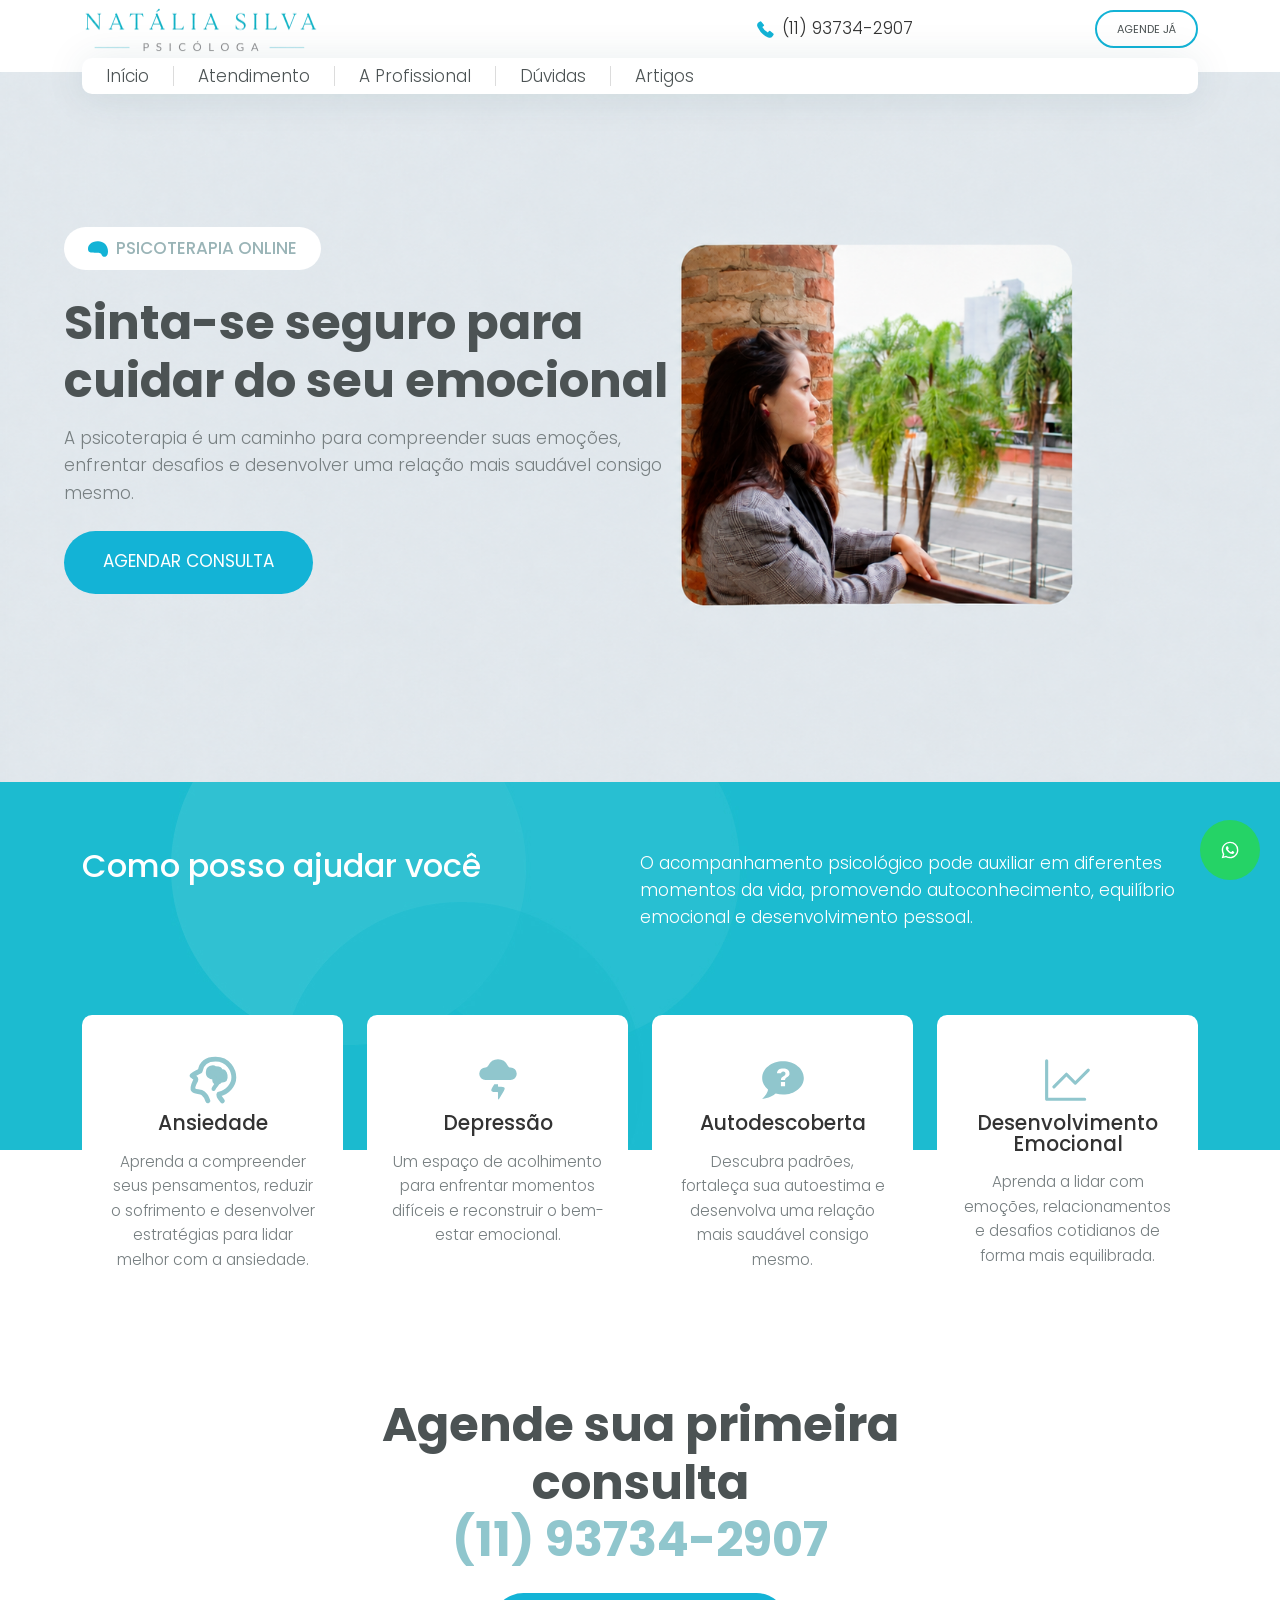
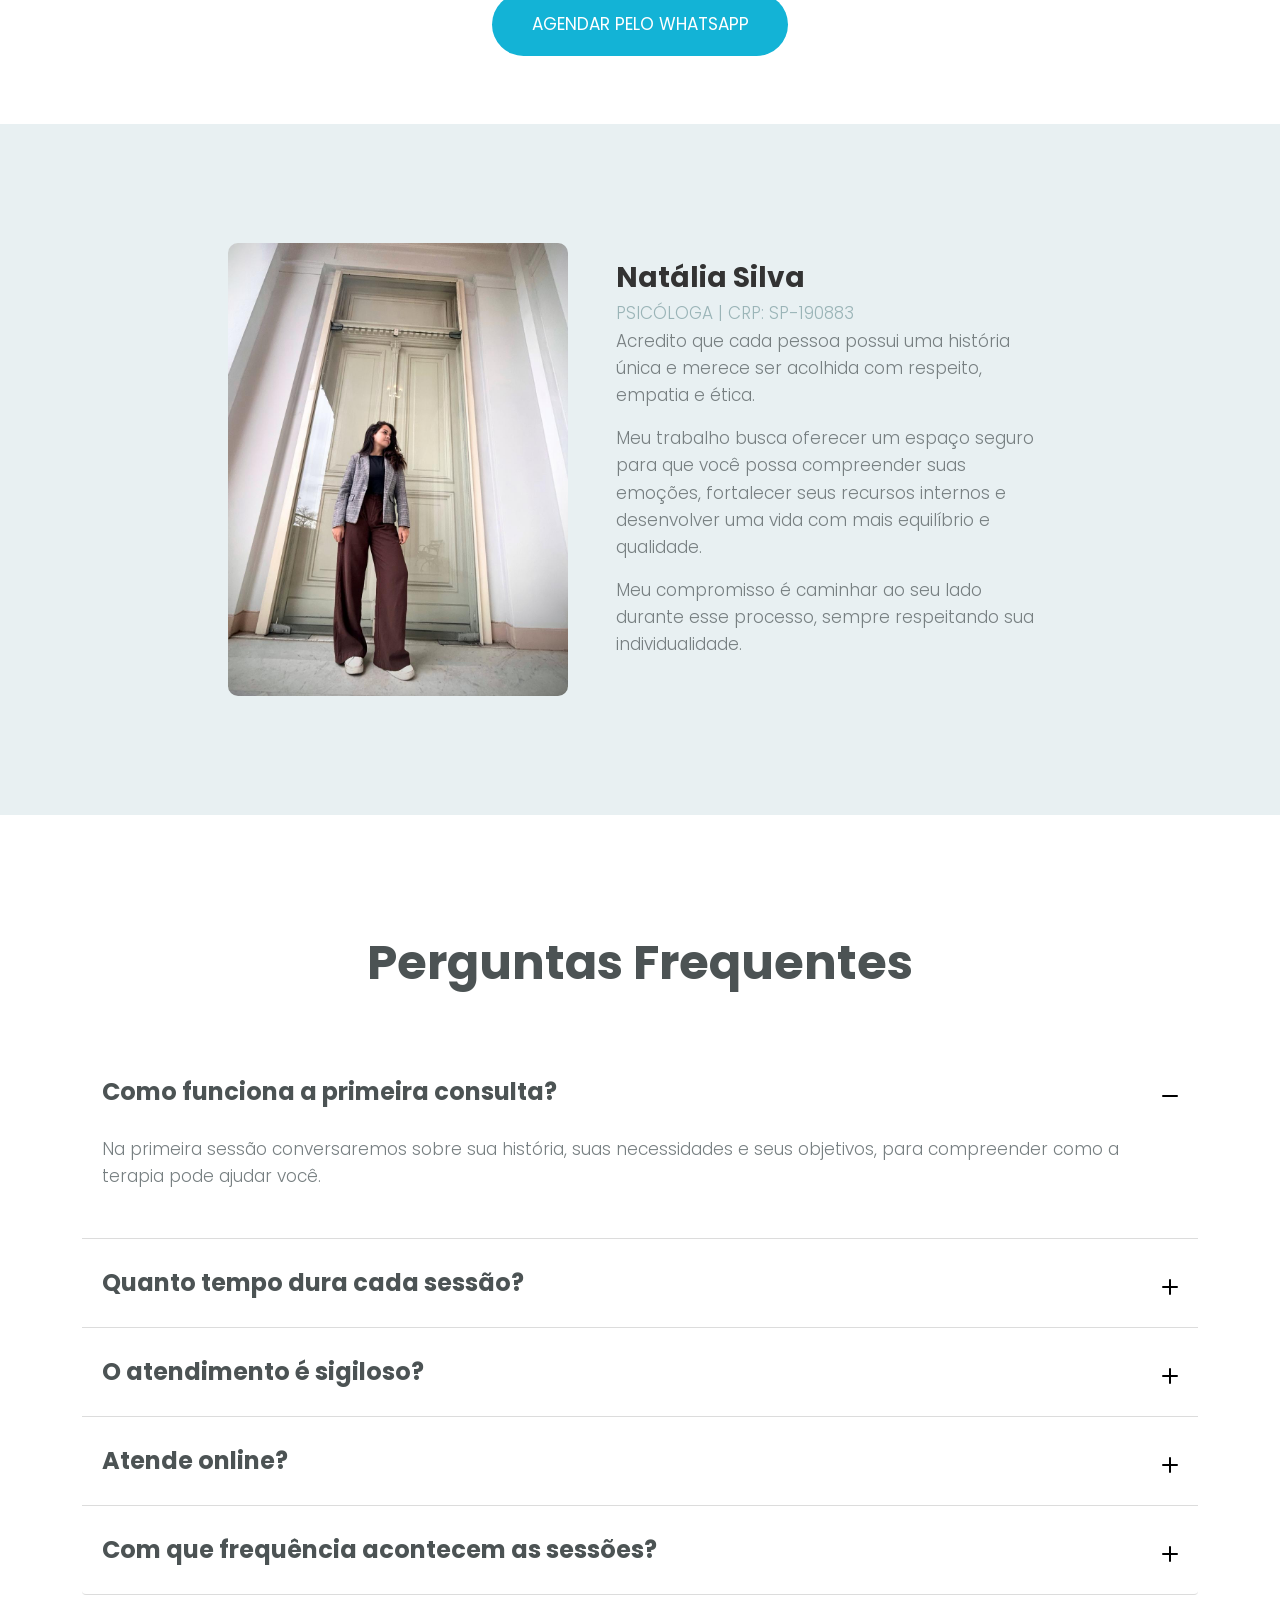
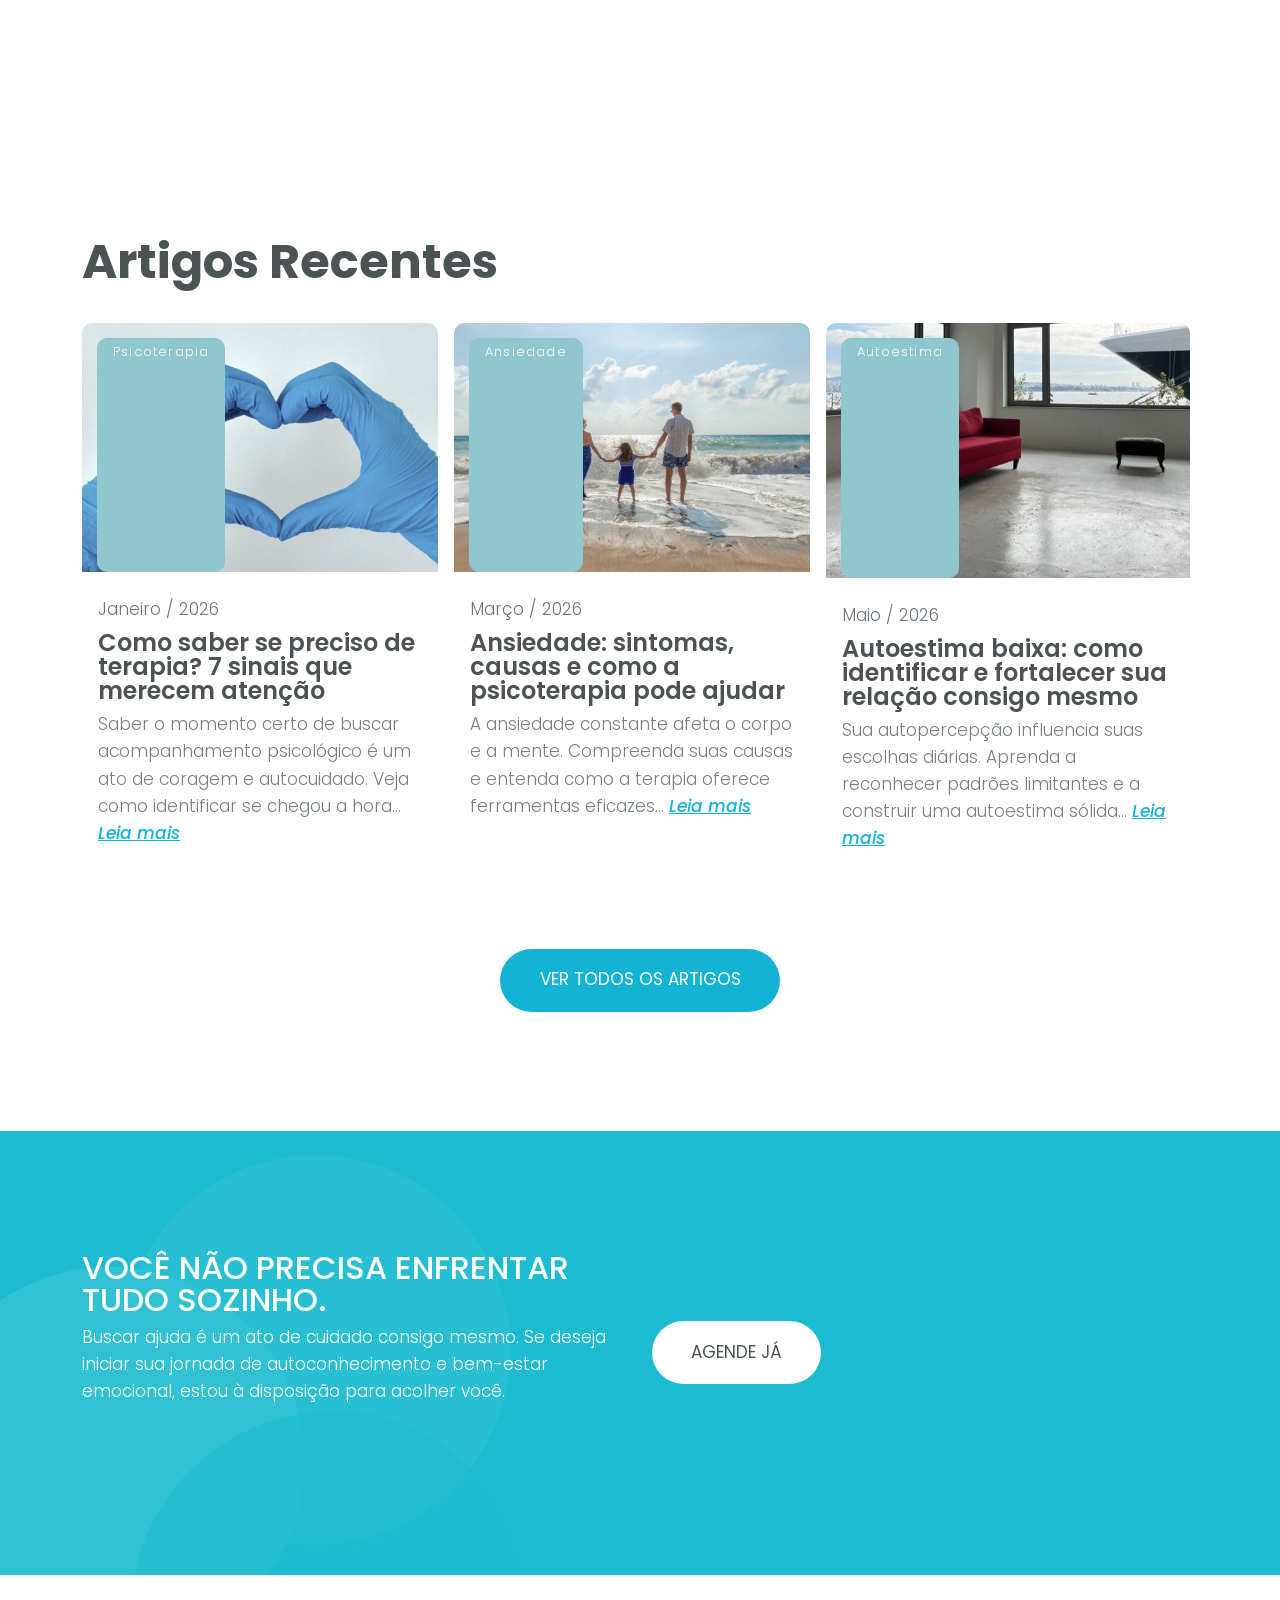
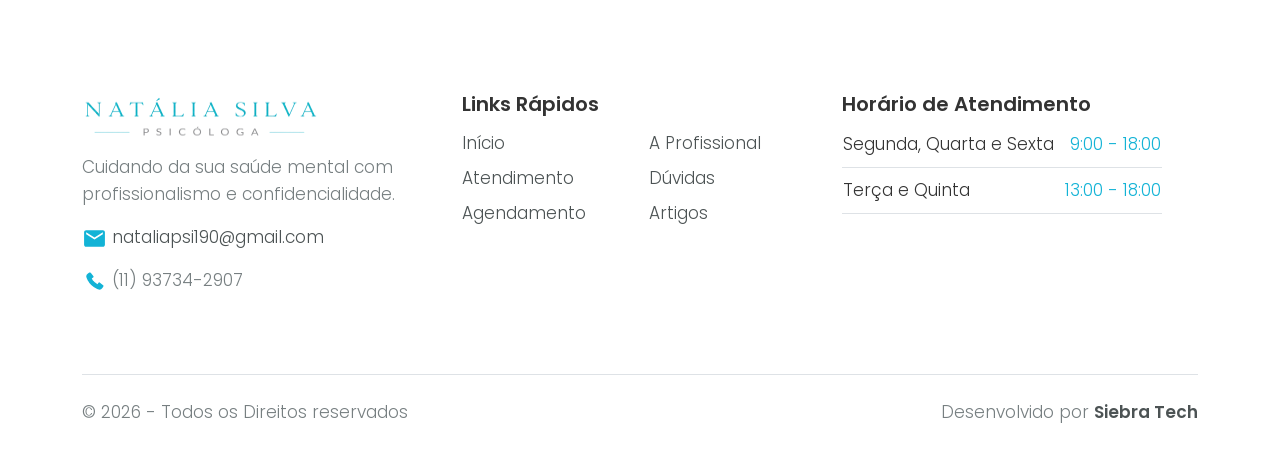
==== commit c6526fd9: "Merge branch 'main' of https://github.com/RamonSiebra1/site-natalia" ====
--- a/index.html
+++ b/index.html
@@ -46,11 +46,6 @@
       <path
         d="M14 10.5a.5.5 0 0 0-.5-.5h-3a.5.5 0 0 0 0 1h3a.5.5 0 0 0 .5-.5zm0-3a.5.5 0 0 0-.5-.5h-7a.5.5 0 0 0 0 1h7a.5.5 0 0 0 .5-.5zm0-3a.5.5 0 0 0-.5-.5h-11a.5.5 0 0 0 0 1h11a.5.5 0 0 0 .5-.5z" />
     </symbol>
-    <symbol xmlns="http://www.w3.org/2000/svg" id="location" viewBox="0 0 512 512">
-      <circle cx="256" cy="192" r="32" fill="currentColor" />
-      <path fill="currentColor"
-        d="M256 32c-88.22 0-160 68.65-160 153c0 40.17 18.31 93.59 54.42 158.78c29 52.34 62.55 99.67 80 123.22a31.75 31.75 0 0 0 51.22 0c17.42-23.55 51-70.88 80-123.22C397.69 278.61 416 225.19 416 185c0-84.35-71.78-153-160-153Zm0 224a64 64 0 1 1 64-64a64.07 64.07 0 0 1-64 64Z" />
-    </symbol>
     <symbol xmlns="http://www.w3.org/2000/svg" id="phone" viewBox="0 0 24 24">
       <path fill="currentColor"
         d="M5 9.86a18.466 18.466 0 0 0 9.566 9.292l.68.303a3.5 3.5 0 0 0 4.33-1.247l.889-1.324a1 1 0 0 0-.203-1.335l-3.012-2.43a1 1 0 0 0-1.431.183l-.932 1.257a12.14 12.14 0 0 1-5.51-5.511l1.256-.932a1 1 0 0 0 .183-1.431l-2.43-3.012a1 1 0 0 0-1.335-.203l-1.333.894a3.5 3.5 0 0 0-1.237 4.355L5 9.86Z" />
@@ -84,48 +79,6 @@
       <path fill="currentColor" d="M2.5 2.75a.75.75 0 0 0-1.5 0v18.5c0 .414.336.75.75.75H20a.75.75 0 0 0 0-1.5H2.5z" />
       <path fill="currentColor"
         d="M22.28 7.78a.75.75 0 0 0-1.06-1.06l-5.72 5.72l-3.72-3.72a.75.75 0 0 0-1.06 0l-6 6a.75.75 0 1 0 1.06 1.06l5.47-5.47l3.72 3.72a.75.75 0 0 0 1.06 0z" />
-    </symbol>
-    <symbol xmlns="http://www.w3.org/2000/svg" id="calendar" viewBox="0 0 24 24">
-      <path fill="currentColor"
-        d="M8 14q-.425 0-.713-.288T7 13q0-.425.288-.713T8 12q.425 0 .713.288T9 13q0 .425-.288.713T8 14Zm4 0q-.425 0-.713-.288T11 13q0-.425.288-.713T12 12q.425 0 .713.288T13 13q0 .425-.288.713T12 14Zm4 0q-.425 0-.713-.288T15 13q0-.425.288-.713T16 12q.425 0 .713.288T17 13q0 .425-.288.713T16 14ZM5 22q-.825 0-1.413-.588T3 20V6q0-.825.588-1.413T5 4h1V2h2v2h8V2h2v2h1q.825 0 1.413.588T21 6v14q0 .825-.588 1.413T19 22H5Zm0-2h14V10H5v10Z" />
-    </symbol>
-    <symbol xmlns="http://www.w3.org/2000/svg" id="clock" viewBox="0 0 24 24">
-      <path fill="currentColor"
-        d="M12 20a8 8 0 0 0 8-8a8 8 0 0 0-8-8a8 8 0 0 0-8 8a8 8 0 0 0 8 8m0-18a10 10 0 0 1 10 10a10 10 0 0 1-10 10C6.47 22 2 17.5 2 12A10 10 0 0 1 12 2m.5 5v5.25l4.5 2.67l-.75 1.23L11 13V7h1.5Z" />
-    </symbol>
-    <symbol xmlns="http://www.w3.org/2000/svg" id="quote-up" viewBox="0 0 24 24">
-      <path fill="currentColor" d="m10 7l-2 4h3v6H5v-6l2-4h3m8 0l-2 4h3v6h-6v-6l2-4h3Z" />
-    </symbol>
-    <symbol xmlns="http://www.w3.org/2000/svg" id="quote-down" viewBox="0 0 24 24">
-      <path fill="currentColor" d="M14 17h3l2-4V7h-6v6h3M6 17h3l2-4V7H5v6h3l-2 4Z" />
-    </symbol>
-    <symbol xmlns="http://www.w3.org/2000/svg" id="facebook" viewBox="0 0 24 24">
-      <path fill="currentColor"
-        d="M22 12c0-5.52-4.48-10-10-10S2 6.48 2 12c0 4.84 3.44 8.87 8 9.8V15H8v-3h2V9.5C10 7.57 11.57 6 13.5 6H16v3h-2c-.55 0-1 .45-1 1v2h3v3h-3v6.95c5.05-.5 9-4.76 9-9.95z" />
-    </symbol>
-    <symbol xmlns="http://www.w3.org/2000/svg" id="youtube" viewBox="0 0 32 32">
-      <path fill="currentColor"
-        d="M29.41 9.26a3.5 3.5 0 0 0-2.47-2.47C24.76 6.2 16 6.2 16 6.2s-8.76 0-10.94.59a3.5 3.5 0 0 0-2.47 2.47A36.13 36.13 0 0 0 2 16a36.13 36.13 0 0 0 .59 6.74a3.5 3.5 0 0 0 2.47 2.47c2.18.59 10.94.59 10.94.59s8.76 0 10.94-.59a3.5 3.5 0 0 0 2.47-2.47A36.13 36.13 0 0 0 30 16a36.13 36.13 0 0 0-.59-6.74ZM13.2 20.2v-8.4l7.27 4.2Z" />
-    </symbol>
-    <symbol xmlns="http://www.w3.org/2000/svg" id="instagram" viewBox="0 0 256 256">
-      <path fill="currentColor"
-        d="M128 80a48 48 0 1 0 48 48a48.05 48.05 0 0 0-48-48Zm0 80a32 32 0 1 1 32-32a32 32 0 0 1-32 32Zm48-136H80a56.06 56.06 0 0 0-56 56v96a56.06 56.06 0 0 0 56 56h96a56.06 56.06 0 0 0 56-56V80a56.06 56.06 0 0 0-56-56Zm40 152a40 40 0 0 1-40 40H80a40 40 0 0 1-40-40V80a40 40 0 0 1 40-40h96a40 40 0 0 1 40 40ZM192 76a12 12 0 1 1-12-12a12 12 0 0 1 12 12Z" />
-    </symbol>
-    <symbol xmlns="http://www.w3.org/2000/svg" id="twitter" viewBox="0 0 24 24">
-      <path fill="currentColor"
-        d="M22.46 6c-.77.35-1.6.58-2.46.69c.88-.53 1.56-1.37 1.88-2.38c-.83.5-1.75.85-2.72 1.05C18.37 4.5 17.26 4 16 4c-2.35 0-4.27 1.92-4.27 4.29c0 .34.04.67.11.98C8.28 9.09 5.11 7.38 3 4.79c-.37.63-.58 1.37-.58 2.15c0 1.49.75 2.81 1.91 3.56c-.71 0-1.37-.2-1.95-.5v.03c0 2.08 1.48 3.82 3.44 4.21a4.22 4.22 0 0 1-1.93.07a4.28 4.28 0 0 0 4 2.98a8.521 8.521 0 0 1-5.33 1.84c-.34 0-.68-.02-1.02-.06C3.44 20.29 5.7 21 8.12 21C16 21 20.33 14.46 20.33 8.79c0-.19 0-.37-.01-.56c.84-.6 1.56-1.36 2.14-2.23Z" />
-    </symbol>
-    <symbol xmlns="http://www.w3.org/2000/svg" id="linkedin" viewBox="0 0 512 512">
-      <path fill="currentColor"
-        d="M444.17 32H70.28C49.85 32 32 46.7 32 66.89v374.72C32 461.91 49.85 480 70.28 480h373.78c20.54 0 35.94-18.21 35.94-38.39V66.89C480.12 46.7 464.6 32 444.17 32Zm-273.3 373.43h-64.18V205.88h64.18ZM141 175.54h-.46c-20.54 0-33.84-15.29-33.84-34.43c0-19.49 13.65-34.42 34.65-34.42s33.85 14.82 34.31 34.42c-.01 19.14-13.31 34.43-34.66 34.43Zm264.43 229.89h-64.18V296.32c0-26.14-9.34-44-32.56-44c-17.74 0-28.24 12-32.91 23.69c-1.75 4.2-2.22 9.92-2.22 15.76v113.66h-64.18V205.88h64.18v27.77c9.34-13.3 23.93-32.44 57.88-32.44c42.13 0 74 27.77 74 87.64Z" />
-    </symbol>
-    <symbol xmlns="http://www.w3.org/2000/svg" id="search" viewBox="0 0 24 24">
-      <path fill="none" stroke="currentColor" stroke-linecap="round" stroke-linejoin="round" stroke-width="2"
-        d="M3 10a7 7 0 1 0 14 0a7 7 0 1 0-14 0m18 11l-6-6" />
-    </symbol>
-    <symbol xmlns="http://www.w3.org/2000/svg" id="heart" viewBox="0 0 24 24">
-      <path fill="currentColor"
-        d="M12 12Zm0 9q-.45 0-.863-.163t-.737-.487l-6.7-6.725q-.875-.875-1.288-2T2 9.275Q2 6.7 3.675 4.85T7.85 3q1.2 0 2.263.475T12 4.8q.8-.85 1.863-1.325T16.125 3q2.5 0 4.188 1.85T22 9.25q0 1.225-.425 2.35t-1.275 2l-6.725 6.75q-.325.325-.725.488T12 21Zm1-13q.25 0 .475.125t.35.325l1.7 2.55h4.15q.175-.425.262-.863t.088-.887q-.05-1.725-1.15-2.963t-2.75-1.237q-.775 0-1.488.3t-1.237.875l-.675.725q-.125.15-.325.238t-.4.087q-.2 0-.4-.087t-.35-.238l-.675-.725q-.525-.575-1.225-.9T7.85 5Q6.2 5 5.1 6.263T4 9.25q0 .45.075.888t.25.862H9q.25 0 .475.125t.35.325l.875 1.3l1.35-4.05q.1-.3.362-.5T13 8Zm.3 3.25l-1.35 4.05q-.1.3-.375.5t-.6.2q-.25 0-.475-.125t-.35-.325L8.45 13H5.9l5.925 5.925q.05.05.088.063T12 19q.05 0 .088-.013t.087-.062l5.9-5.925H15q-.25 0-.475-.125t-.375-.325l-.85-1.3Z" />
     </symbol>
     <symbol xmlns="http://www.w3.org/2000/svg" id="brain" viewBox="0 0 512 512">
       <path fill="currentColor" d="M448.559,141.251c-5.14-5.954-10.584-11.578-16.253-16.942c-0.268-0.286-0.546-0.554-0.842-0.823
@@ -147,16 +100,6 @@
     M322.482,153.429c-7.594,0-13.754,6.161-13.754,13.754v44.458c-0.018,9.608-7.818,17.417-17.434,17.434
     h-49.043c-7.594,0-13.754,6.161-13.754,13.754c0,7.593,6.16,13.754,13.754,13.754h49.043
     c24.821-0.017,44.933-20.12,44.942-44.942v-44.458C336.236,159.589,330.075,153.429,322.482,153.429z" />
-    </symbol>
-    <symbol xmlns="http://www.w3.org/2000/svg" id="arrow-down" viewBox="0 0 16 16">
-      <path fill-rule="evenodd"
-        d="M1.646 4.646a.5.5 0 0 1 .708 0L8 10.293l5.646-5.647a.5.5 0 0 1 .708.708l-6 6a.5.5 0 0 1-.708 0l-6-6a.5.5 0 0 1 0-.708z" />
-    </symbol>
-    <symbol xmlns="http://www.w3.org/2000/svg" id="plus" viewBox="0 0 16 16">
-      <path d="M8 4a.5.5 0 0 1 .5.5v3h3a.5.5 0 0 1 0 1h-3v3a.5.5 0 0 1-1 0v-3h-3a.5.5 0 0 1 0-1h3v-3A.5.5 0 0 1 8 4z" />
-    </symbol>
-    <symbol xmlns="http://www.w3.org/2000/svg" id="minus" viewBox="0 0 16 16">
-      <path d="M4 8a.5.5 0 0 1 .5-.5h7a.5.5 0 0 1 0 1h-7A.5.5 0 0 1 4 8z" />
     </symbol>
     <symbol xmlns="http://www.w3.org/2000/svg" id="whatsapp-icon" viewBox="0 0 24 24">
       <path fill="currentColor"
--- a/style.css
+++ b/style.css
@@ -104,7 +104,9 @@
   font-weight: 300;
   line-height: 1.6;
   color: var(--accent-color);
-  margin: 0;
+  margin: 0 auto;
+  max-width: 1440px;
+  box-shadow: 0 0 30px rgba(0, 0, 0, 0.05);
 }
 
 ul.inner-list li,
@@ -669,39 +671,61 @@
     }
 }
 
+#intro .banner {
+  position: relative;
+  width: 100%;
+}
+
+#intro img {
+  width: 100%;
+  height: auto;
+  display: block;
+}
+
 #intro .banner-content {
   top: 10%;
-  left: 16%;
-  width: 34%;
+  left: 8%;
+  width: 42%;
 }
 
 @media only screen and (max-width: 1530px) {
   #intro .banner-content {
-    top: -7%;
+    top: 5%;
     left: 5%;
-    width: 44%;
+    width: 48%;
   }
 
   #intro img {
     width: 100%;
-    height: 620px;
+    height: auto;
     object-fit: cover;
   }
 }
 
 @media only screen and (max-width: 1050px) {
+  #intro .banner {
+    min-height: 520px;
+    display: flex;
+    align-items: center;
+  }
+
+  #intro img {
+    position: absolute;
+    top: 0;
+    left: 0;
+    width: 100%;
+    height: 100%;
+    object-fit: cover;
+    opacity: 0.4;
+  }
+
   #intro .banner-content {
-    width: 54%;
-  }
-
-  #intro img {
-    opacity: 0.4;
-  }
-}
-
-@media only screen and (max-width: 550px) {
-  #intro .banner-content {
-    width: 90%;
+    position: relative !important;
+    top: 0 !important;
+    left: 0 !important;
+    width: 100% !important;
+    padding: 60px 20px !important;
+    z-index: 2;
   }
 }
 
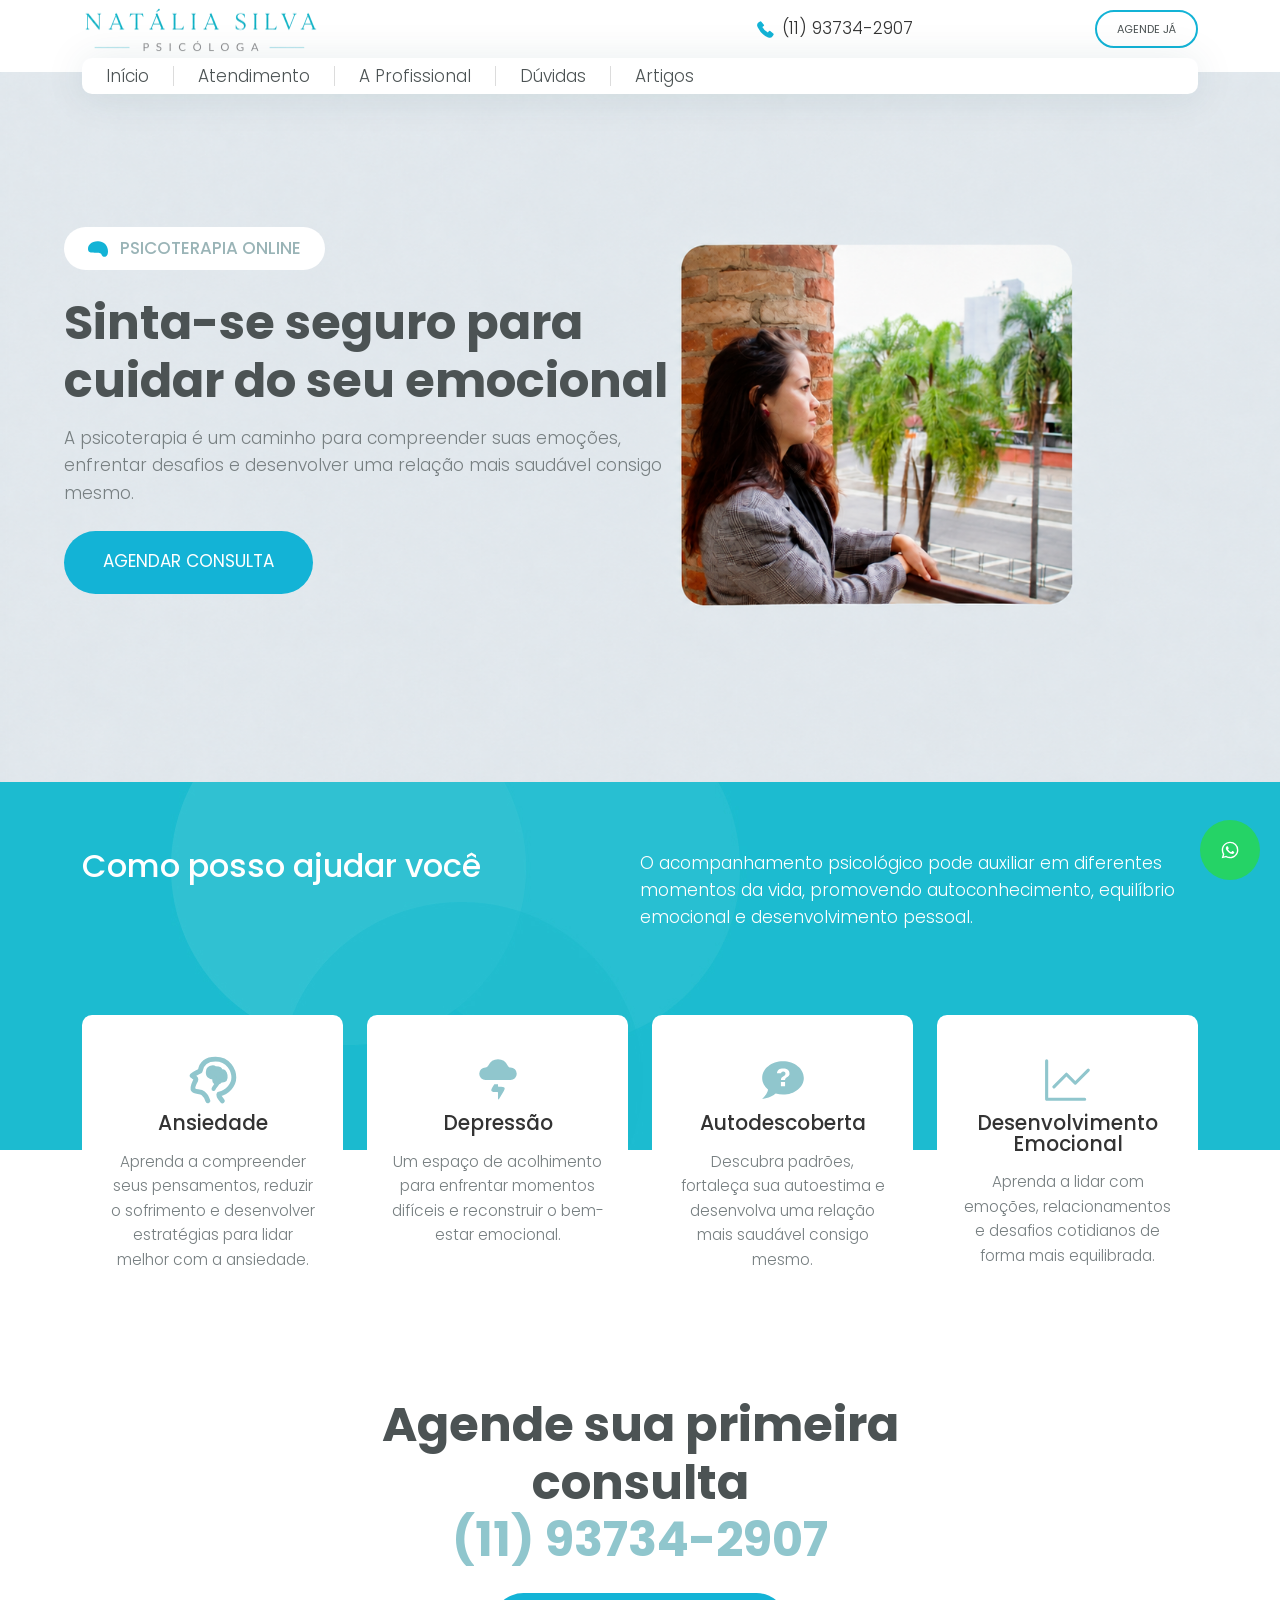
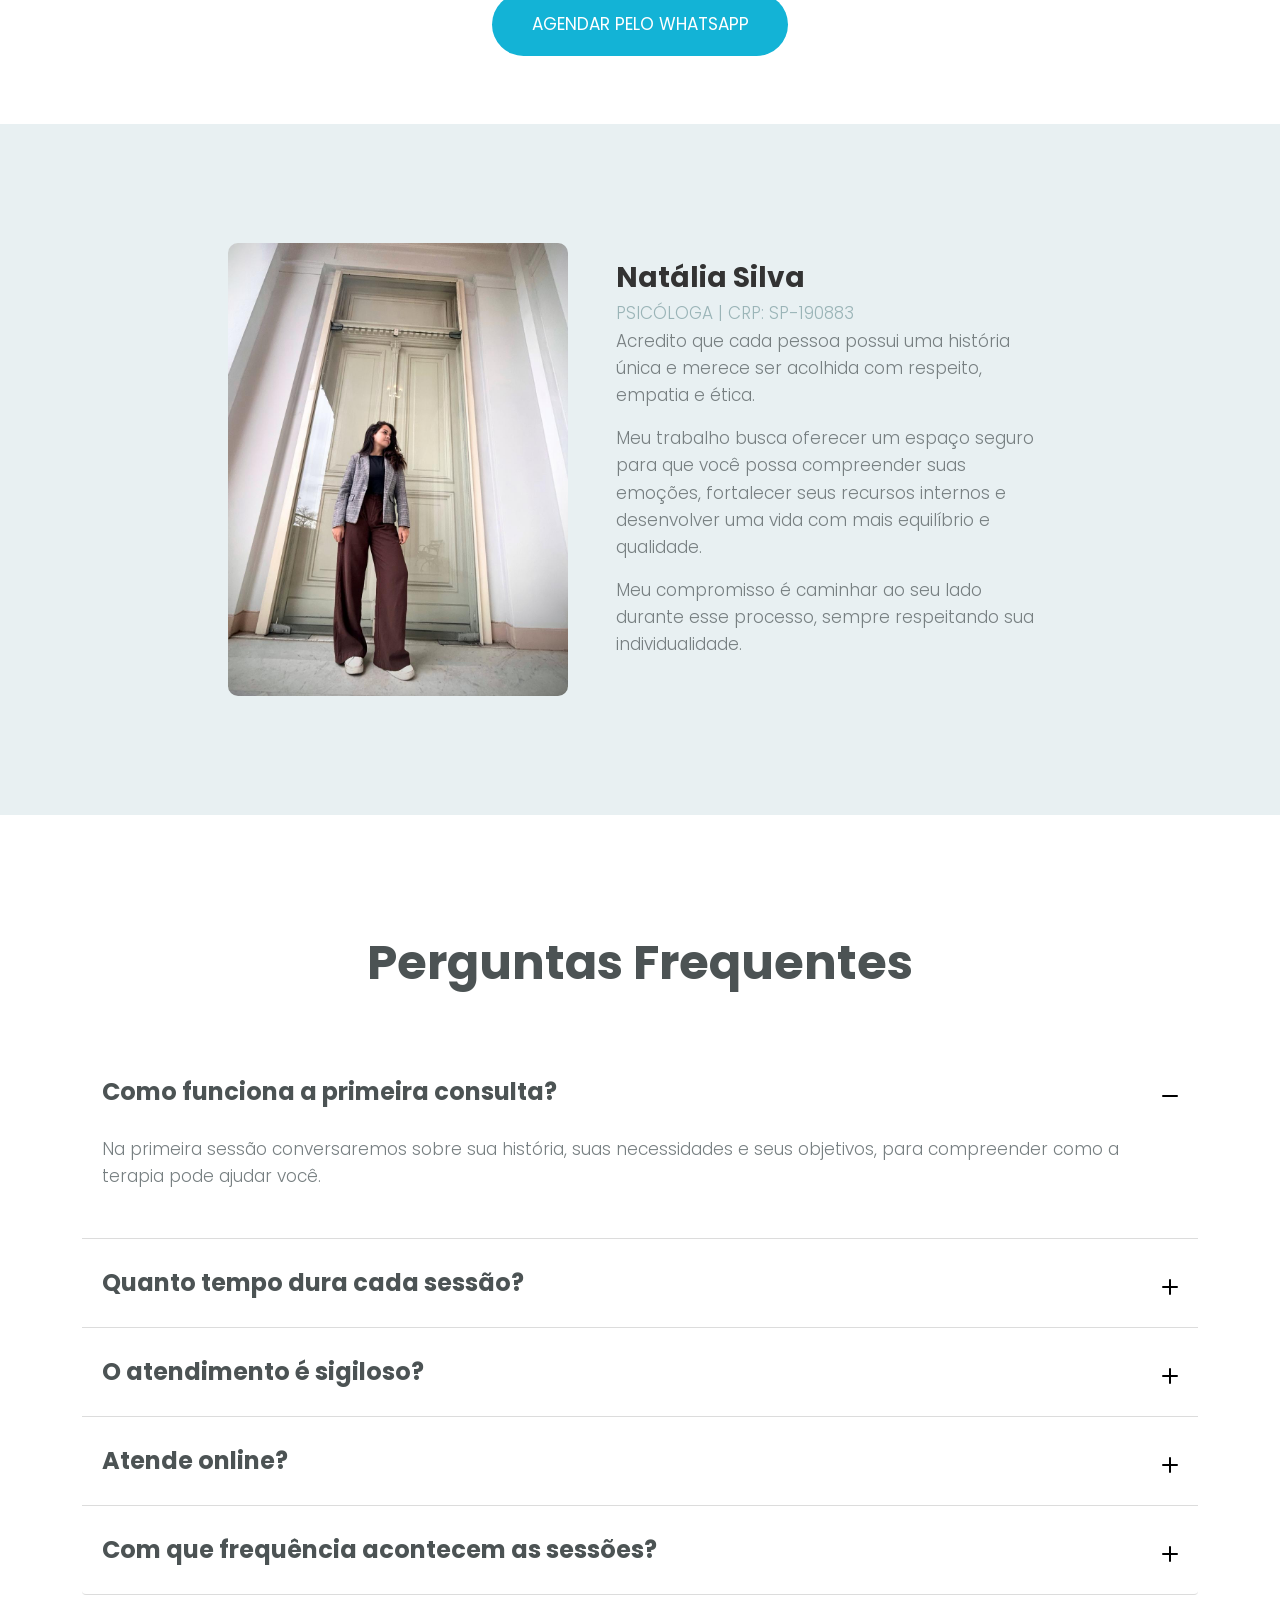
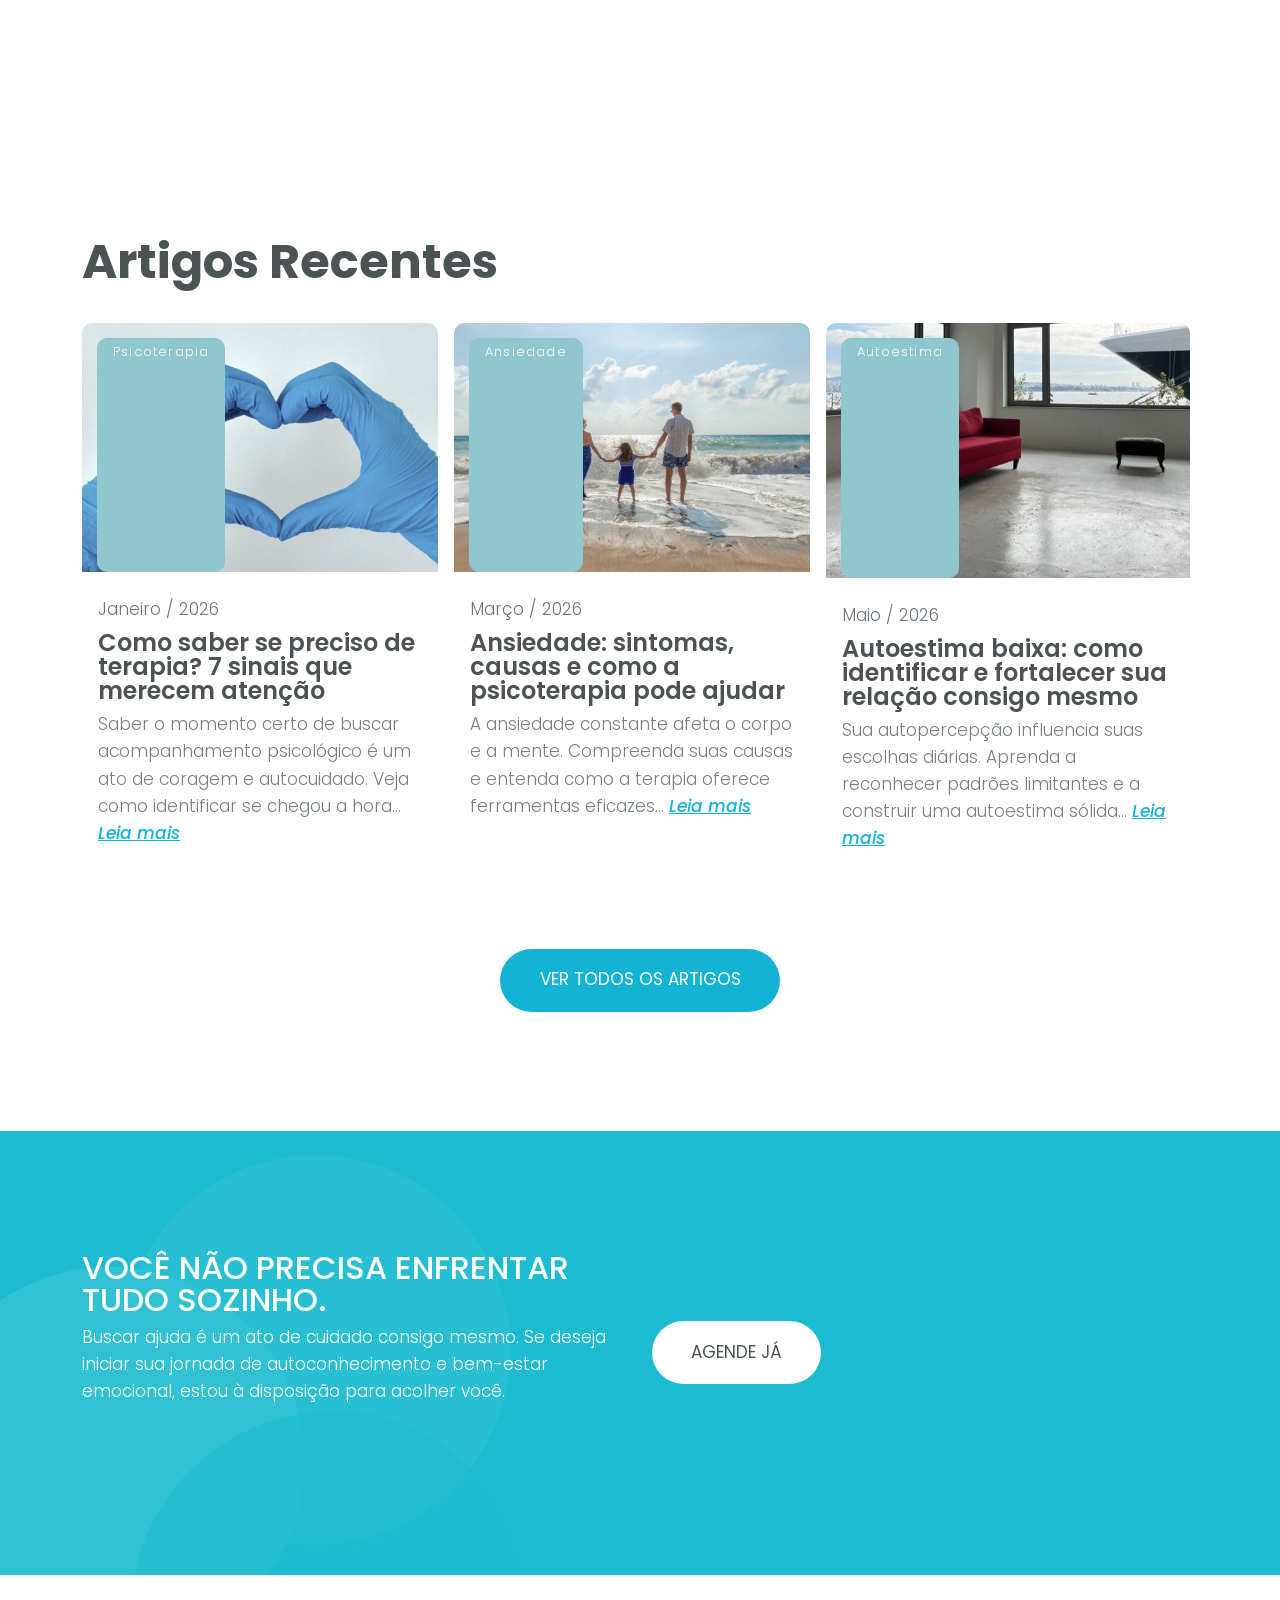
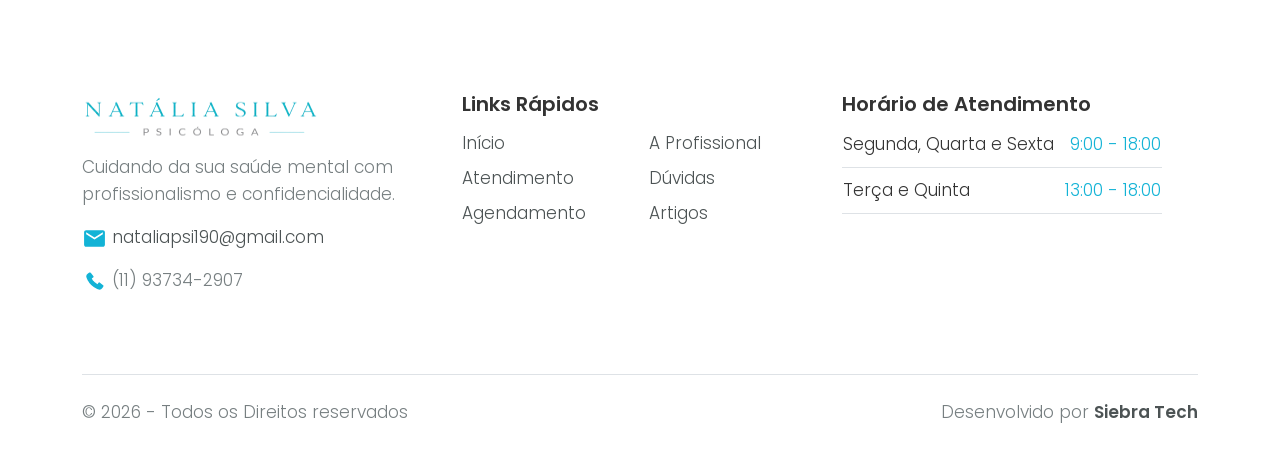
==== commit ed5033ca: "11082026" ====
--- a/index.html
+++ b/index.html
@@ -11,6 +11,16 @@
 
     gtag('config', 'G-2XFNPQYRDM');
   </script>
+  <!-- Google Tag Manager -->
+  <script>(function (w, d, s, l, i) {
+      w[l] = w[l] || []; w[l].push({
+        'gtm.start':
+          new Date().getTime(), event: 'gtm.js'
+      }); var f = d.getElementsByTagName(s)[0],
+        j = d.createElement(s), dl = l != 'dataLayer' ? '&l=' + l : ''; j.async = true; j.src =
+          'https://www.googletagmanager.com/gtm.js?id=' + i + dl; f.parentNode.insertBefore(j, f);
+    })(window, document, 'script', 'dataLayer', 'GTM-W3HD6X52');</script>
+  <!-- End Google Tag Manager -->
   <title>Psicóloga Natália Silva</title>
   <meta charset="utf-8">
   <meta http-equiv="X-UA-Compatible" content="IE=edge">
@@ -39,6 +49,10 @@
 
 
 <body data-bs-spy="scroll" data-bs-target="#header-nav" tabindex="0">
+  <!-- Google Tag Manager (noscript) -->
+  <noscript><iframe src="https://www.googletagmanager.com/ns.html?id=GTM-W3HD6X52" height="0" width="0"
+      style="display:none;visibility:hidden"></iframe></noscript>
+  <!-- End Google Tag Manager (noscript) -->
 
 
   <svg xmlns="http://www.w3.org/2000/svg" style="display: none;">
@@ -222,25 +236,49 @@
     </svg>
   </a>
 
+
   <section id="intro" class="position-relative overflow-hidden">
     <div class="banner">
-      <img src="images/banner-image.png" alt="banner" class="img-fluid">
+
+      <!-- IMAGEM PRINCIPAL DO HERO (Apenas Desktop) -->
+      <picture class="d-none d-lg-block">
+        <img src="images/banner-image.png" alt="Psicóloga Natália Silva" class="img-fluid banner-desktop-img">
+      </picture>
+
       <div class="container">
         <div class="banner-content position-absolute padding-large">
+
           <span
             class="sub-heading bg-light py-2 px-4 mb-4 border-radius-30 text-uppercase d-inline-block text-cadet-blue fw-medium">
+
             <svg class="heart primary-color me-2" width="20" height="20">
-              <use xlink:href="#brain" />
-            </svg>Psicoterapia Online
+              <use xlink:href="#brain"></use>
+            </svg>
+
+            Psicoterapia Online
           </span>
-          <h1 class="display-5 fw-bold text-dark">Sinta-se seguro para cuidar do seu emocional</h1>
-          <p class="mt-3 mb-4">A psicoterapia é um caminho para compreender suas emoções, enfrentar desafios e
-            desenvolver uma relação mais saudável consigo mesmo.</p>
+
+          <h1 class="display-5 fw-bold text-dark">
+            Sinta-se seguro para cuidar do seu emocional
+          </h1>
+
+          <p class="mt-3 mb-4">
+            A psicoterapia é um caminho para compreender suas emoções, enfrentar desafios e
+            desenvolver uma relação mais saudável consigo mesmo.
+          </p>
+
           <a href="https://api.whatsapp.com/send?phone=5511937342907&text=Ol%C3%A1%20Psic%C3%B3loga%20Nat%C3%A1lia.%20Vi%20seu%20contato%20na%20internet%20e%20estou%20entrando%20em%20contato%20para%20agendar%20uma%20consulta."
-            class="btn btn-medium btn-primary btn-pill text-uppercase" target="_blank" rel="noopener noreferrer">Agendar
-            Consulta</a>
-        </div>
-      </div>
+            class="btn btn-medium btn-primary btn-pill text-uppercase" target="_blank" rel="noopener noreferrer">
+            Agendar Consulta
+          </a>
+
+          <!-- Imagem extra do hero (Exibida abaixo do botão no mobile e oculta no desktop) -->
+          <div class="hero-extra-mobile d-lg-none mt-4 text-center">
+            <img src="images/hero-extra.png" alt="Psicóloga Natália Silva" class="img-fluid border-radius-10 shadow-sm" style="max-width: 100%; max-height: 380px; object-fit: contain;">
+          </div>
+
+        </div>
+
     </div>
   </section>
 
--- a/style.css
+++ b/style.css
@@ -18,7 +18,6 @@
     - Section Paddings
     - Section Margins
     - Section Title
-    - Content width
   2.6 Buttons
     - Button Sizes
     - Button Shapes
@@ -28,21 +27,16 @@
 3. CONTENT ELEMENTS
   - Dropdown
   - Svg Color
-  - Search Bar
 
 4. SITE STRUCTURE
   4.1 Header
   4.2 Intro
   4.3 Best Services Section
-  4.4 Book Appointment Section
-  4.5 Testimonial Section
-  4.6 Our Team Section
-  4.7 Faqs Section
-  4.8 Tabs- Department Section
-  4.9 Blog Section
-  4.10 Brand Section
-  4.11 Subscribe Section
-  4.12 Footer
+  4.4 Our Team Section
+  4.5 Faqs Section
+  4.6 Blog Section
+  4.7 Footer Section
+  4.8 Extras
 
     
 /*--------------------------------------------------------------
@@ -537,28 +531,6 @@
   color: var(--bs-primary-rgb);
 }
 
-/* - Search Bar
-------------------------------------------------------------- */
-form.search-form svg.search {
-  bottom: 24px;
-  z-index: 3;
-}
-
-@media only screen and (max-width: 991px) {
-  #navbar-primary form.search-form {
-    width: 100%;
-  }
-
-  form.search-form svg.search {
-    right: 40px;
-    bottom: 40px;
-  }
-
-  form.search-form input.form-control {
-    background: var(--bs-gray-200);
-  }
-}
-
 /*----------------------------------------------*/
 /* 4 SITE STRUCTURE */
 /*----------------------------------------------*/
@@ -599,6 +571,10 @@
 }
 
 @media only screen and (max-width: 991px) {
+  #primary-header.fixed-top .navbar-brand {
+    display: none !important;
+  }
+
   .navbar-toggler:focus {
     box-shadow: none;
   }
@@ -610,15 +586,6 @@
   #header .navbar {
     box-shadow: none;
   }
-
-  /* .header-bottom.show {
-    position: absolute;
-    width: 60%;
-    width: 100%;
-    top: -10px;
-    right: 0;
-    padding: 40px 20px 80px 40px !important;
-  } */
 
   .navbar-nav li.nav-item {
     font-size: 2.3em;
@@ -649,21 +616,10 @@
   .navbar button.navbar-toggler svg.navbar-icon {
     top: 0;
   }
-
-  /* .header-bottom.show {
-    width: 80%;
-  } */
-}
-
-@media only screen and (max-width: 1400px) and (min-width: 999px) {
-.get-pro{
-  display: none;
-}
-}
-
-/* 4.2 Intro (Billboard) Section
-/*----------------------------------------------*/
-
+}
+
+/* 4.2 Intro Section
+/*----------------------------------------------*/
 
 @media (min-width: 992px) {
     section#intro {
@@ -702,21 +658,10 @@
   }
 }
 
-@media only screen and (max-width: 1050px) {
+@media only screen and (max-width: 991px) {
   #intro .banner {
-    min-height: 520px;
-    display: flex;
-    align-items: center;
-  }
-
-  #intro img {
-    position: absolute;
-    top: 0;
-    left: 0;
-    width: 100%;
-    height: 100%;
-    object-fit: cover;
-    opacity: 0.4;
+    min-height: auto;
+    background-color: #fff;
   }
 
   #intro .banner-content {
@@ -724,8 +669,33 @@
     top: 0 !important;
     left: 0 !important;
     width: 100% !important;
-    padding: 60px 20px !important;
+    padding: 40px 15px 30px 15px !important;
     z-index: 2;
+  }
+}
+
+.hero-extra-mobile {
+  display: none;
+}
+
+@media only screen and (max-width: 991px) {
+  .hero-extra-mobile {
+    display: block !important;
+    margin-top: 1.5rem;
+    text-align: center;
+  }
+
+  .hero-extra-mobile img {
+    position: relative !important;
+    top: auto !important;
+    left: auto !important;
+    width: 100% !important;
+    max-width: 480px !important;
+    height: auto !important;
+    opacity: 1 !important;
+    object-fit: contain !important;
+    border-radius: 12px;
+    box-shadow: 0 4px 20px rgba(0, 0, 0, 0.08);
   }
 }
 
@@ -742,7 +712,6 @@
 
 #our-services .service-icon-box {
   box-shadow: 0px 2px 40px rgba(8, 70, 78, 0.10);
-
 }
 
 @media only screen and (max-width: 1399px) {
@@ -761,99 +730,8 @@
   }
 }
 
-
-/* 4.4 Book Appointment Section
-/*----------------------------------------------*/
-.contact-form select,
-.contact-form input,
-.contact-form .input-group input {
-  width: 98%;
-  height: 60px;
-}
-
-.contact-form .input-group input {
-  padding-right: 450px;
-}
-
-.input-group span.input-group-text {
-  right: 20px;
-  height: 60px;
-  line-height: 3;
-}
-
-.contact-form select.form-select {
-  background-position: right 1.25rem center;
-}
-
-@media only screen and (max-width: 1399px) {
-  .contact-form .input-group input {
-    padding-right: 290px;
-  }
-}
-
-@media only screen and (max-width: 767px) {
-  .contact-form .input-group input {
-    padding-right: 70px;
-  }
-}
-
-@media only screen and (max-width: 575px) {
-  #book-appointment .contact-form {
-    display: block !important;
-  }
-}
-
-/* 4.5 Testimonial Section
-/*----------------------------------------------*/
-#testimonial blockquote {
-  padding: 50px;
-}
-
-.review-item svg.quote-up {
-  left: -20px;
-  top: 30px;
-}
-
-.review-item svg.quote-down {
-  right: 70px;
-  bottom: 118px;
-}
-
-.testimonial-swiper .swiper-horizontal>.swiper-pagination-bullets,
-.testimonial-swiper .swiper-pagination-bullets.swiper-pagination-horizontal,
-.testimonial-swiper .swiper-pagination-custom,
-.testimonial-swiper .swiper-pagination-fraction {
-  left: 53px;
-  width: auto;
-}
-
-.swiper-pagination span.swiper-pagination-bullet {
-  width: 12px;
-  height: 12px;
-  background: var(--swiper-pagination-bullet-inactive-color, #1CBCCF);
-}
-
-@media only screen and (max-width: 767px) {
-  #testimonial .image-holder {
-    display: none;
-  }
-}
-
-/* 4.6 Our Team Section
-/*----------------------------------------------*/
-#our-team .swiper-horizontal>.swiper-pagination-bullets,
-#our-team .swiper-pagination-bullets.swiper-pagination-horizontal,
-#our-team .swiper-pagination-custom,
-#our-team .swiper-pagination-fraction {
-  bottom: -6px;
-}
-
-#our-team .swiper-slide {
-    display: flex;
-    justify-content: center;
-    align-items: center;
-}
-
+/* 4.4 Our Team Section
+/*----------------------------------------------*/
 #our-team .member-info {
     text-align: left;
 }
@@ -864,13 +742,7 @@
     }
 }
 
-@media only screen and (max-width: 767px) {
-  #our-team .team-member {
-    flex-wrap: wrap;
-  }
-}
-
-/* 4.7 Faqs Section
+/* 4.5 Faqs Section
 /*----------------------------------------------*/
 .accordion .accordion-item {
   border-bottom: 1px solid var(--bs-gray-300) !important;
@@ -894,64 +766,7 @@
   transform: rotate(0deg);
 }
 
-
-/* 4.8 Tabs- Department Section
-/*----------------------------------------------*/
-.medical-department-tab .nav-tabs .nav-item.show .nav-link,
-.medical-department-tab .nav-tabs .nav-link.active,
-.medical-department-tab .nav-tabs .nav-link:hover {
-  color: var(--primary-color) !important;
-}
-
-.medical-department-tab .tab-content .tab-pane {
-  width: 65%;
-}
-
-.medical-department-tab .tab-content .tab-pane:after {
-  content: "";
-  background: url(images/icon-pattern.png) no-repeat right;
-  width: 339px;
-  height: 339px;
-  position: absolute;
-  top: 0;
-  right: -410px;
-}
-
-@media only screen and (max-width: 1280px) {
-  .medical-department-tab .tab-content .tab-pane {
-    width: 100%;
-  }
-
-  .medical-department-tab .tab-content .tab-pane:after {
-    background: none;
-  }
-}
-
-@media only screen and (max-width: 680px) {
-  #department .medical-department-tab {
-    padding-left: 10px !important;
-  }
-
-  .medical-department-tab button {
-    padding: 0;
-    font-size: 14px;
-  }
-
-  .medical-department-tab .nav-tabs {
-    padding: 0 !important;
-  }
-
-  .medical-department-tab .tab-content h2 {
-    font-size: 23px;
-  }
-
-  .medical-department-tab .tab-content p {
-    font-size: 15px;
-  }
-}
-
-
-/* 4.9 Blog Section
+/* 4.6 Blog Section
 /*----------------------------------------------*/
 .post-grid .card-image span {
   bottom: 0;
@@ -960,55 +775,7 @@
   letter-spacing: 1.2px;
 }
 
-
-/* 4.10 Brand Section
-/*----------------------------------------------*/
-#brand-collection .col .bottom-image {
-  display: none;
-}
-
-#brand-collection .col:hover .bottom-image {
-  display: inline;
-}
-
-#brand-collection .col:hover .top-image {
-  display: none;
-}
-
-
-/* 4.11 Subscribe Section
-/*----------------------------------------------*/
-#subscribe input[type="text"] {
-  width: 100%;
-  background: transparent;
-  border: 2px solid var(--light-color);
-  height: 65px;
-}
-
-#subscribe button.btn-subscribe {
-  right: 2px;
-  bottom: 2px;
-  width: 30%;
-  height: 61px;
-}
-
-#subscribe input::placeholder {
-  color: var(--light-color);
-  opacity: 1;
-}
-
-#subscribe input:focus-visible {
-  outline: transparent;
-}
-
-@media only screen and (max-width: 548px) {
-  #subscribe button.btn-subscribe {
-    bottom: -64px;
-    width: 100%;
-  }
-}
-
-/* 4.12 Footer Section
+/* 4.7 Footer Section
 /*----------------------------------------------*/
 .footer-menu ul.menu-list {
   column-count: 2;
@@ -1024,120 +791,8 @@
   }
 }
 
-
-/*--------------------------------------------------------------
-blog page style start
---------------------------------------------------------------*/
-.page-item.active .page-link {
-  z-index: 3;
-  color: #fff;
-  background-color: var(--dark-color);
-  border-color: var(--dark-gray-color);
-}
-
-.page-link:hover {
-  z-index: 2;
-  color: var(--dark-color);
-  background-color: #e9ecef;
-  border-color: #dee2e6;
-}
-
-.page-link:focus {
-  z-index: 3;
-  color: var(--dark-color);
-  background-color: #e9ecef;
-  outline: 0;
-  box-shadow: 0 0 0 0.25rem var(--dark-gray-color);
-}
-
-.page-link {
-  color: var(--dark-color);
-}
-
-
-
-/*--------------------------------------------------------------
-reviews page style start
---------------------------------------------------------------*/
-.reviews-components {
-  border: 1px solid var(--light-text-color);
-  box-shadow: 0px 12px 90px rgba(12, 12, 12, 0.06);
-  border-radius: 9px;
-}
-
-iconify-icon.quote {
-  font-size: 60px;
-  color: var(--bs-primary-rgb);
-}
-
-
-
-/*--------------------------------------------------------------
-  Price page style
-  --------------------------------------------------------------*/
-.plan-post {
-  border: 1px solid var(--primary-color);
-}
-
-span.price-tick {
-  color: var(--accent-color);
-}
-
-.price-option {
-  height: 320px;
-}
-
-.recommend-price {
-  background: var(--primary-color);
-}
-
-
-
-/*--------------------------------------------------------------
-  Gallery page style
-  --------------------------------------------------------------*/
-
-button.filter-button.gallery-btn {
-  letter-spacing: 0.075rem;
-  border: 2px solid var(--primary-color-400);
-  background: transparent;
-  color: var(--accent-color);
-  border-radius: 30px;
-  text-transform: uppercase;
-  font-size: 1rem;
-  transition: all 0.3s ease-in;
-}
-
-button.filter-button.gallery-btn.active {
-  border: 2px solid var(--black-color);
-}
-
-button.filter-button.gallery-btn:hover {
-  border: 2px solid var(--black-color);
-}
-
-
-
-/*--------------------------------------------------------------
-  Booking page style
-  --------------------------------------------------------------*/
-.form-control:focus {
-  border: 2px solid var(--black-color);
-  box-shadow: none;
-}
-
-
-
-/*--------------------------------------------------------------
-  Department page style
-  --------------------------------------------------------------*/
-span.price-tick {
-  color: var(--primary-color);
-}
-
-/*--------------------------------------------------------------
- 5 extras
---------------------------------------------------------------*/
+/* 4.8 Extras
+/*----------------------------------------------*/
 .whatsapp-float{
   position:fixed;
   width:60px;
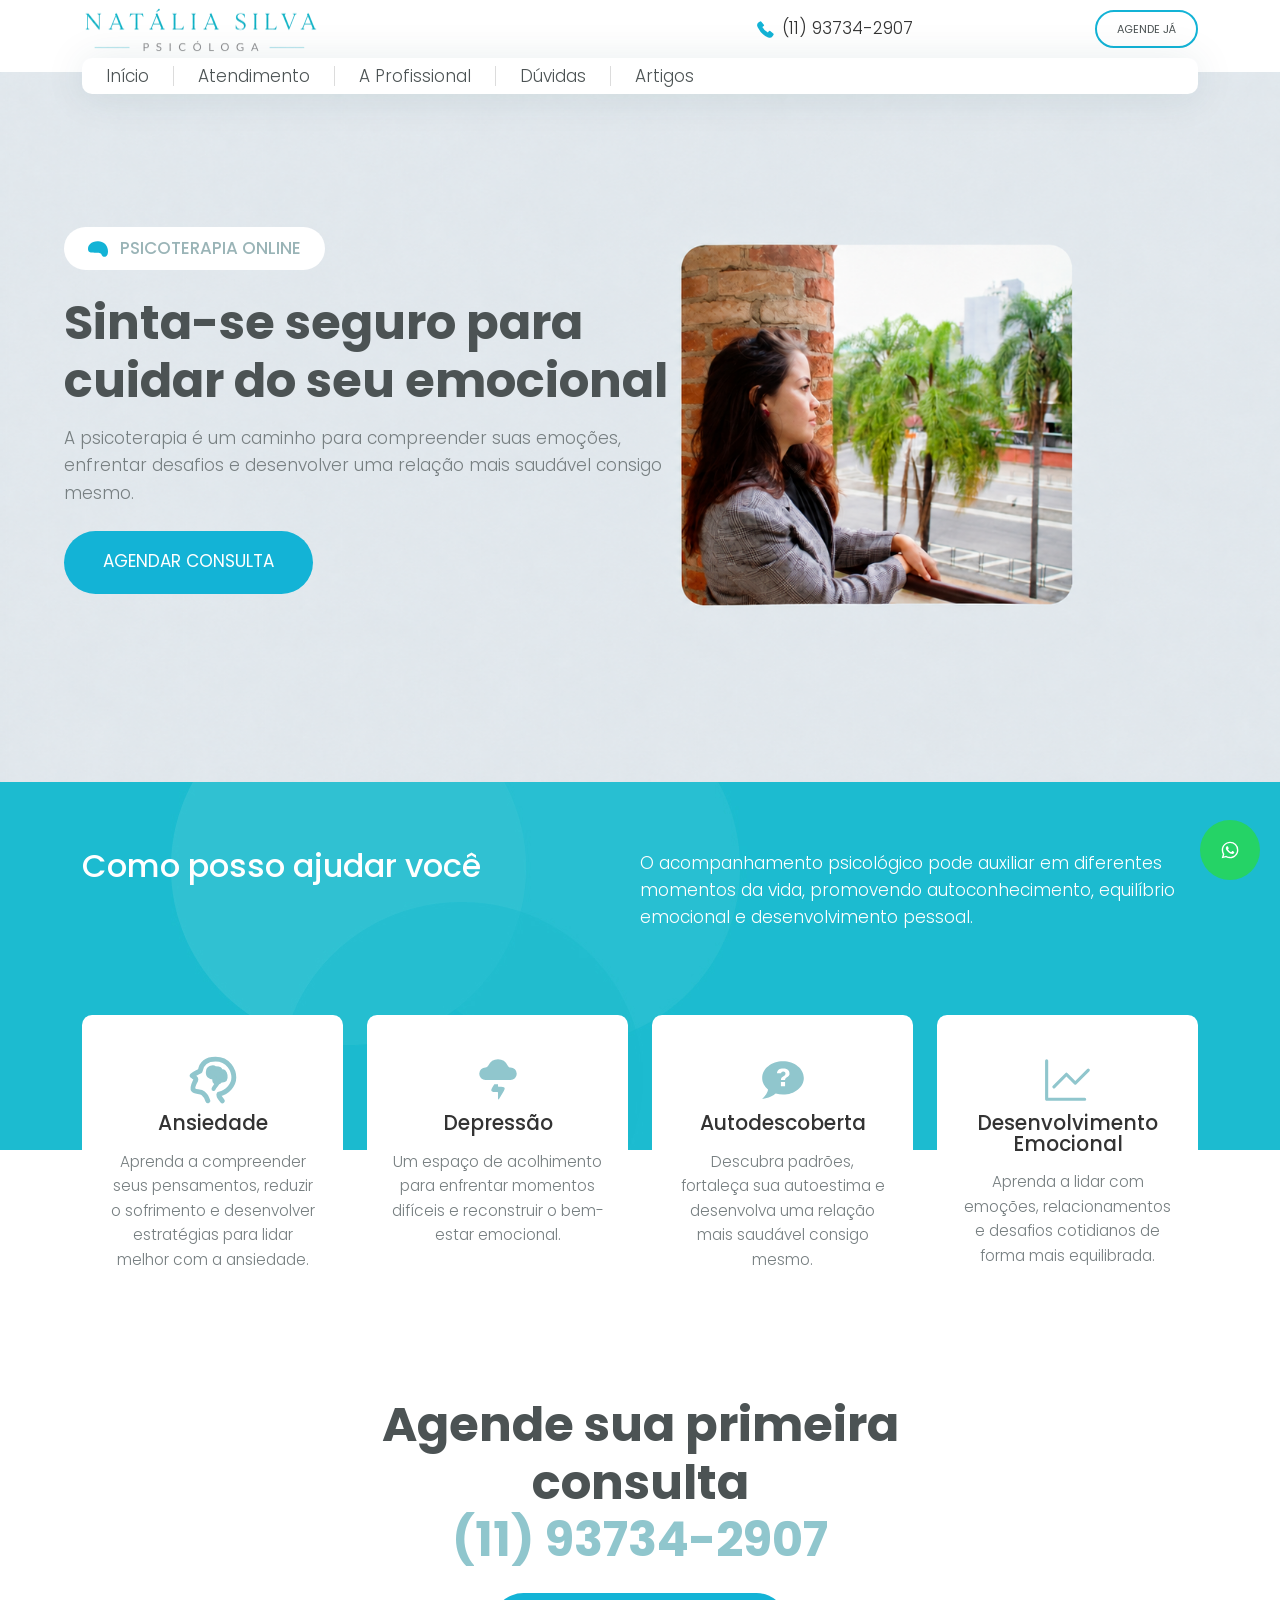
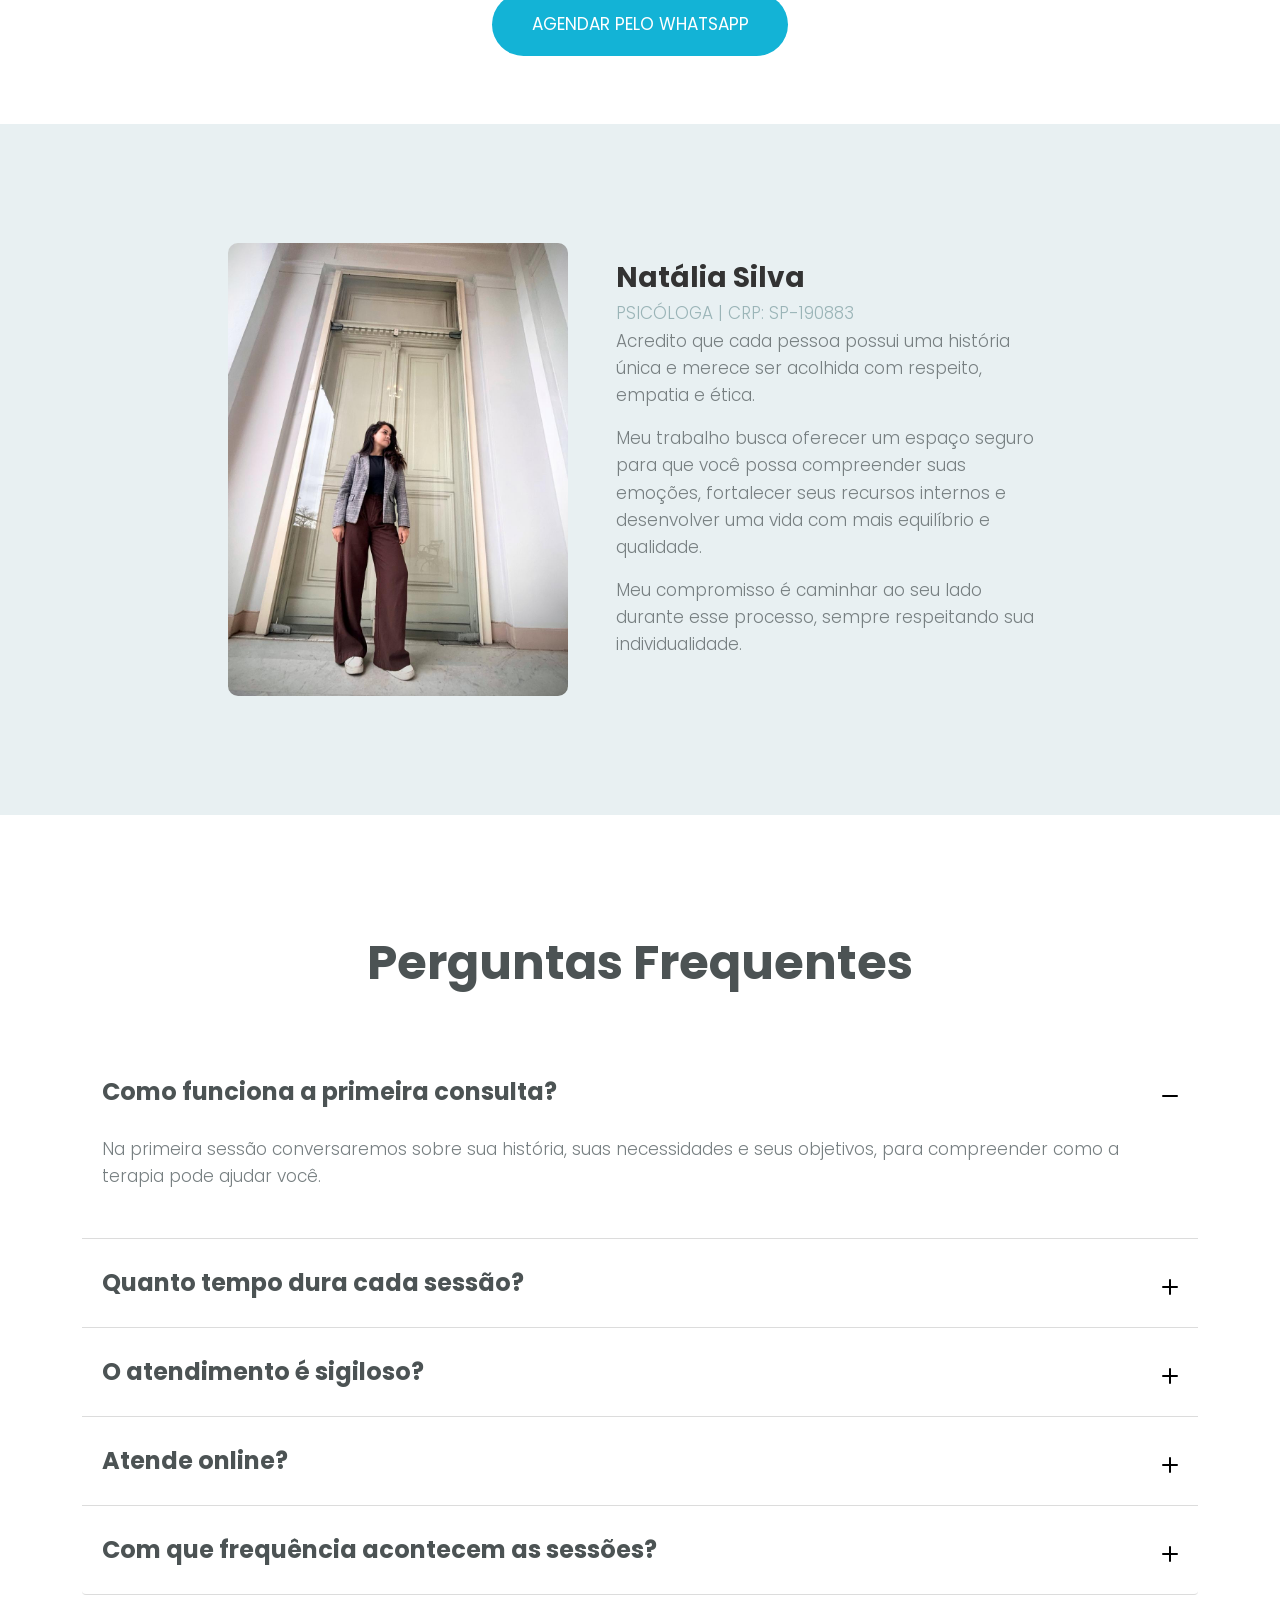
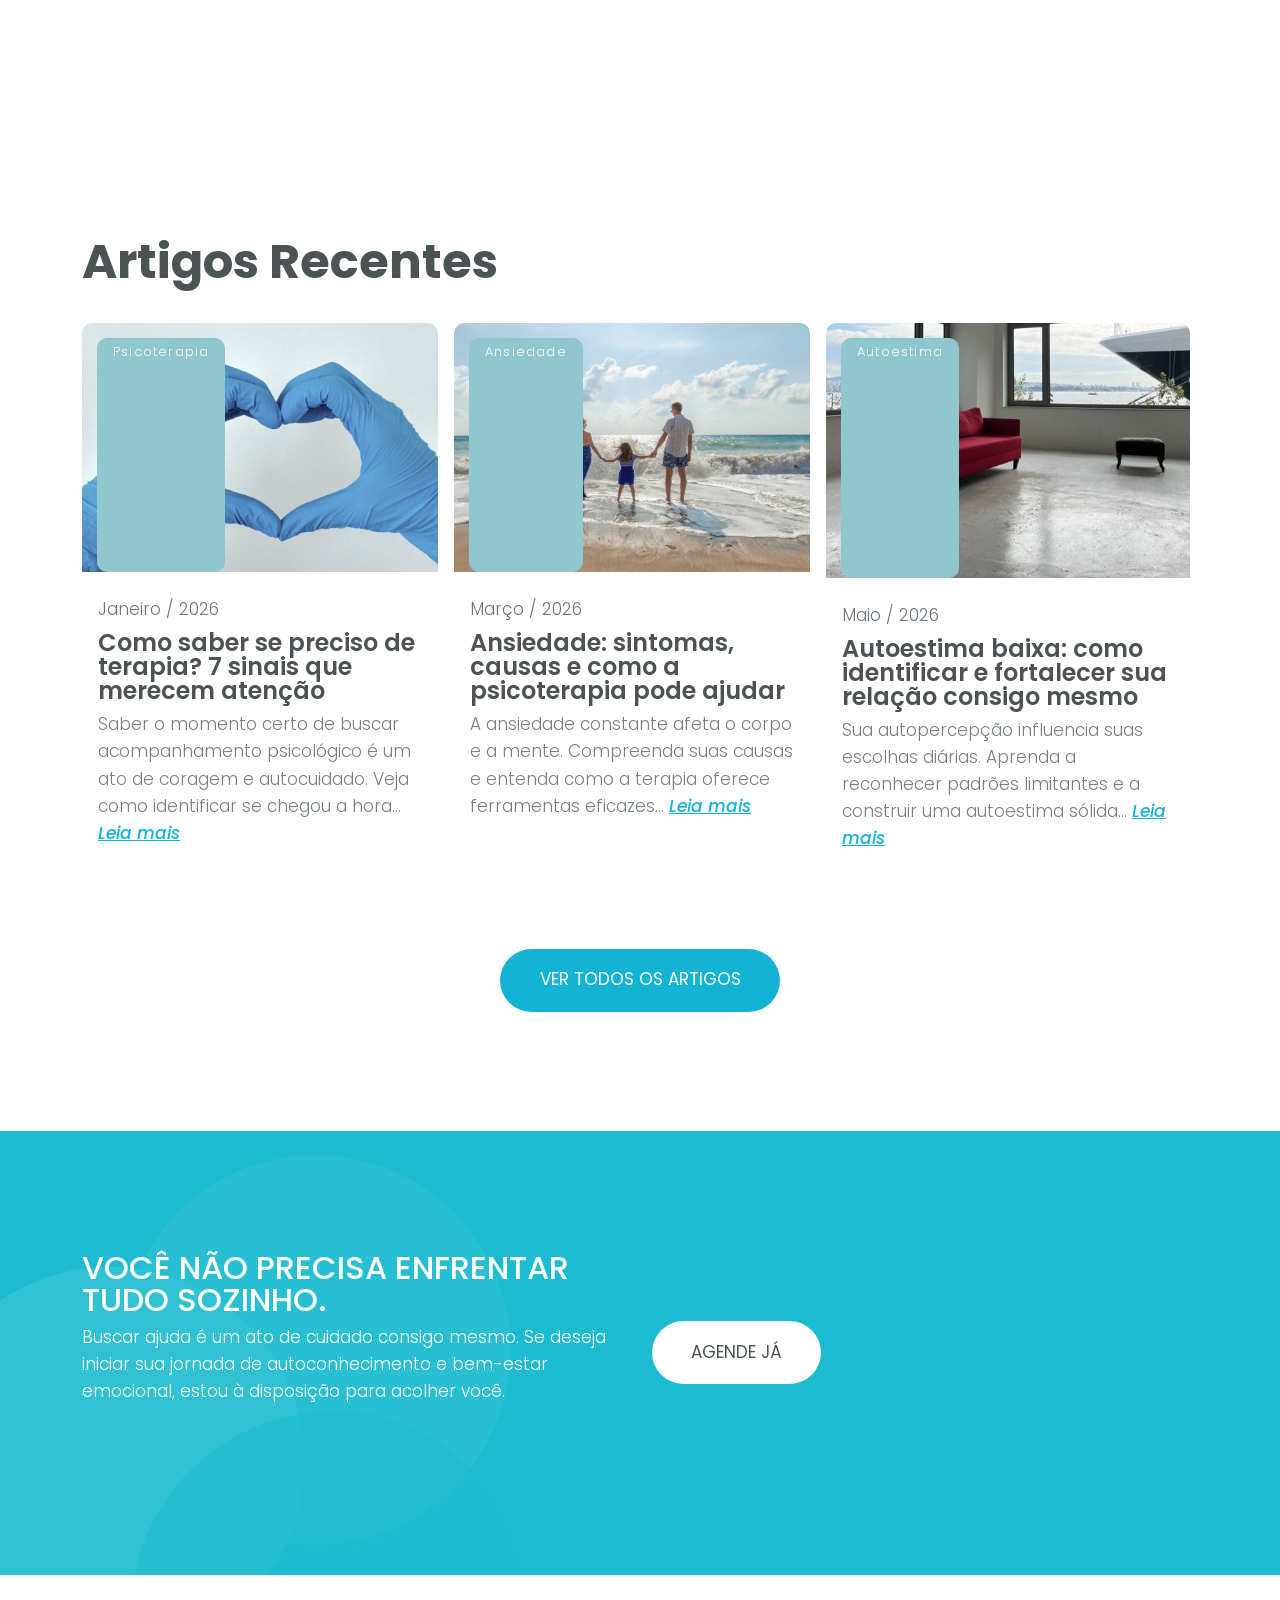
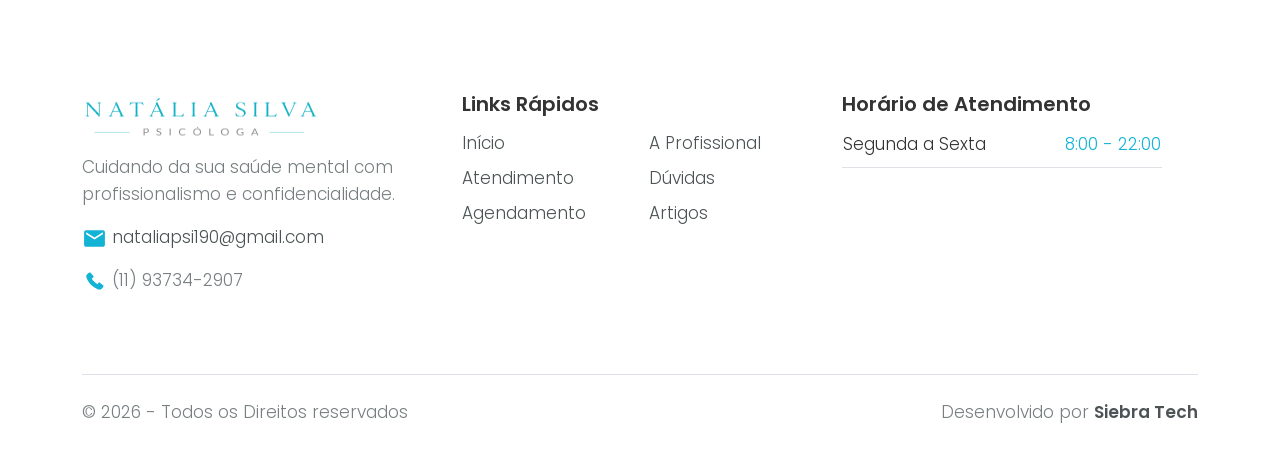
==== commit c2b65dc0: "13082026" ====
--- a/index.html
+++ b/index.html
@@ -21,6 +21,13 @@
           'https://www.googletagmanager.com/gtm.js?id=' + i + dl; f.parentNode.insertBefore(j, f);
     })(window, document, 'script', 'dataLayer', 'GTM-W3HD6X52');</script>
   <!-- End Google Tag Manager -->
+   <!-- Google tag (gtag.js) event -->
+<script>
+  gtag('event', 'botao_whats', {
+    // <event_parameters>
+  });
+</script>
+
   <title>Psicóloga Natália Silva</title>
   <meta charset="utf-8">
   <meta http-equiv="X-UA-Compatible" content="IE=edge">
@@ -676,14 +683,9 @@
             <h5 class="widget-title fw-semibold">Horário de Atendimento</h5>
             <table class="schedule">
               <tr class="d-flex justify-content-between border-bottom py-2">
-                <td>Segunda, Quarta e Sexta</td>
-                <td class="text-primary">9:00 - 18:00</td>
+                <td>Segunda a Sexta</td>
+                <td class="text-primary">8:00 - 22:00</td>
               </tr>
-              <tr class="d-flex justify-content-between border-bottom py-2">
-                <td>Terça e Quinta</td>
-                <td class="text-primary">13:00 - 18:00</td>
-              </tr>
-
             </table>
           </div>
         </div>
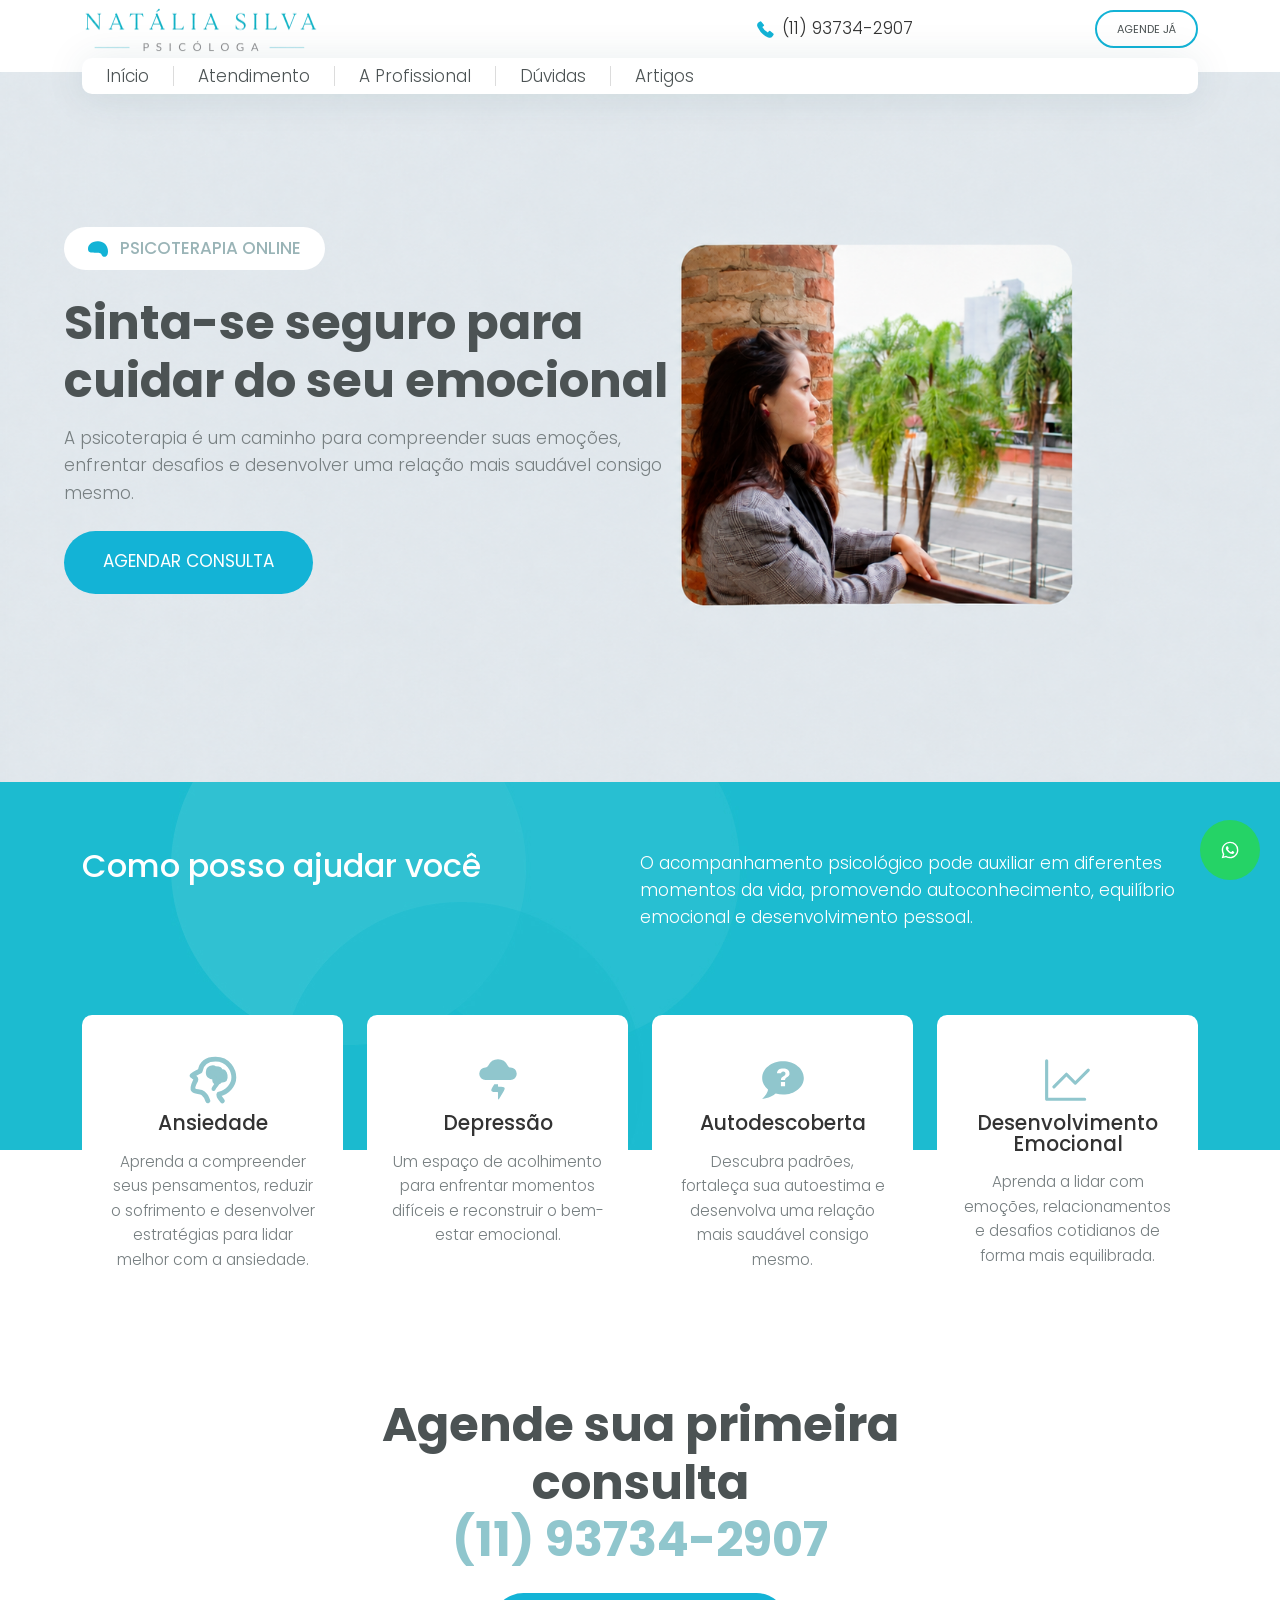
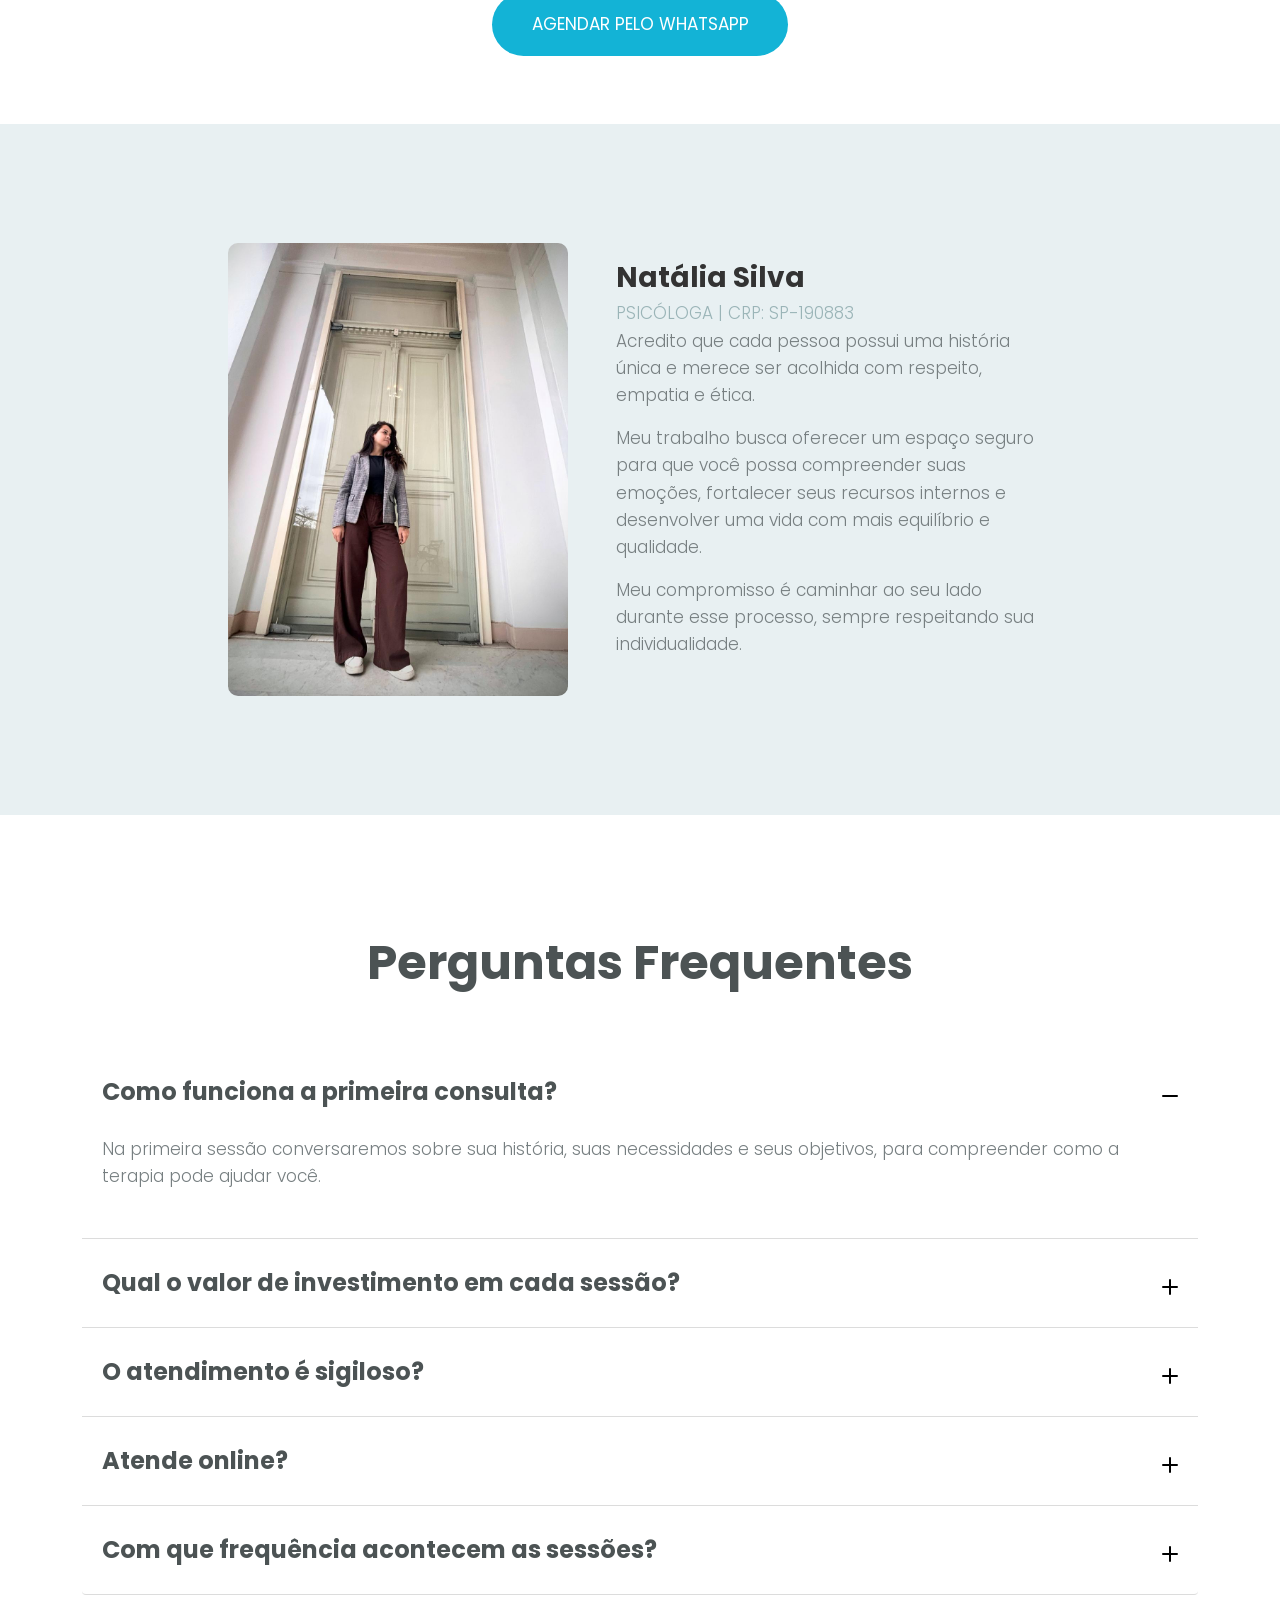
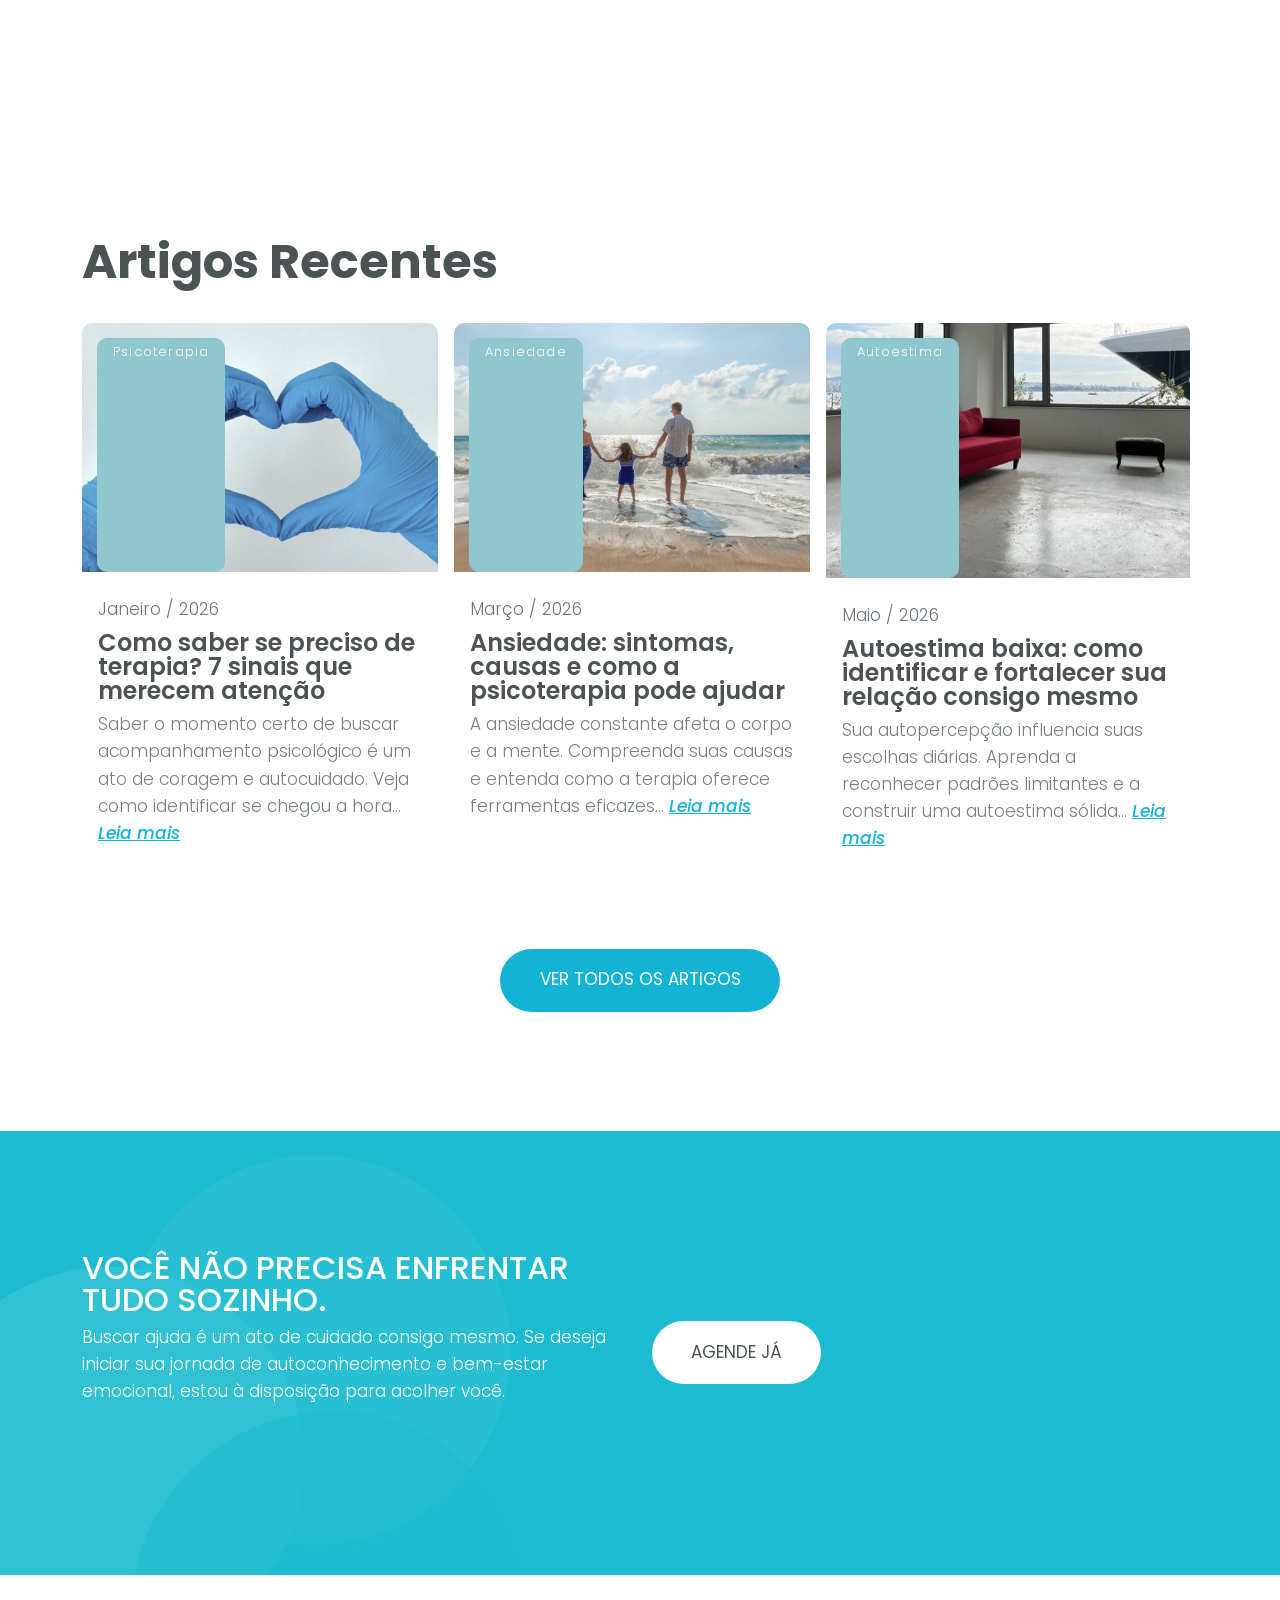
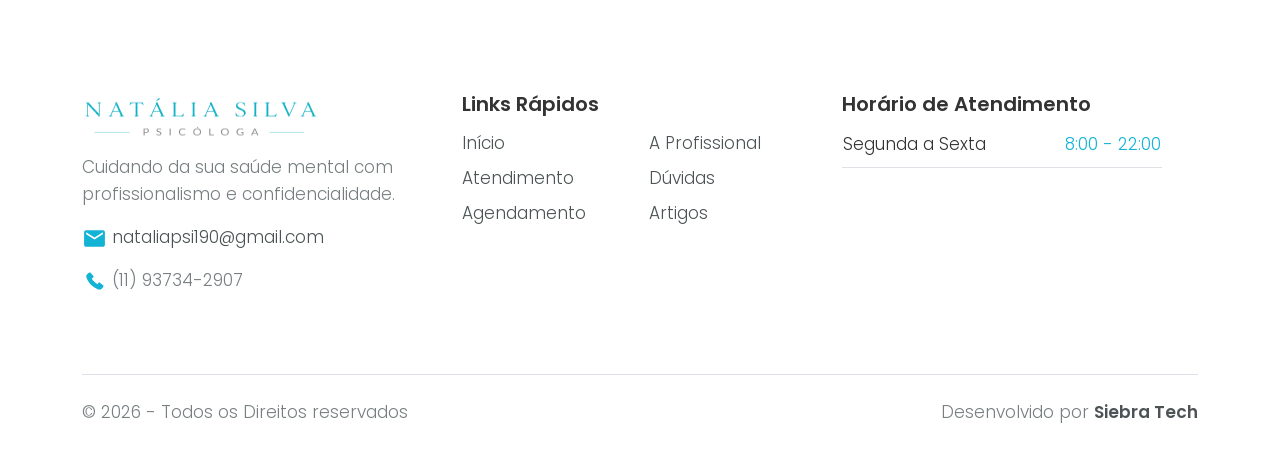
==== commit ea3dc539: "Update index.html" ====
--- a/index.html
+++ b/index.html
@@ -441,12 +441,12 @@
                 class="accordion-button fs-4 fw-bold text-dark bg-transparent collapsed focus-transparent shadow-none"
                 type="button" data-bs-toggle="collapse" data-bs-target="#collapseTwo" aria-expanded="false"
                 aria-controls="collapseTwo">
-                Quanto tempo dura cada sessão?
+                Qual o valor de investimento em cada sessão?
               </button>
             </h2>
             <div id="collapseTwo" class="accordion-collapse collapse" data-bs-parent="#accordion">
               <div class="accordion-body">
-                <p>Em média, as sessões têm duração de 50 minutos.</p>
+                <p>O investimento por sessão é de R$ 100,00.</p>
               </div>
             </div>
           </div>
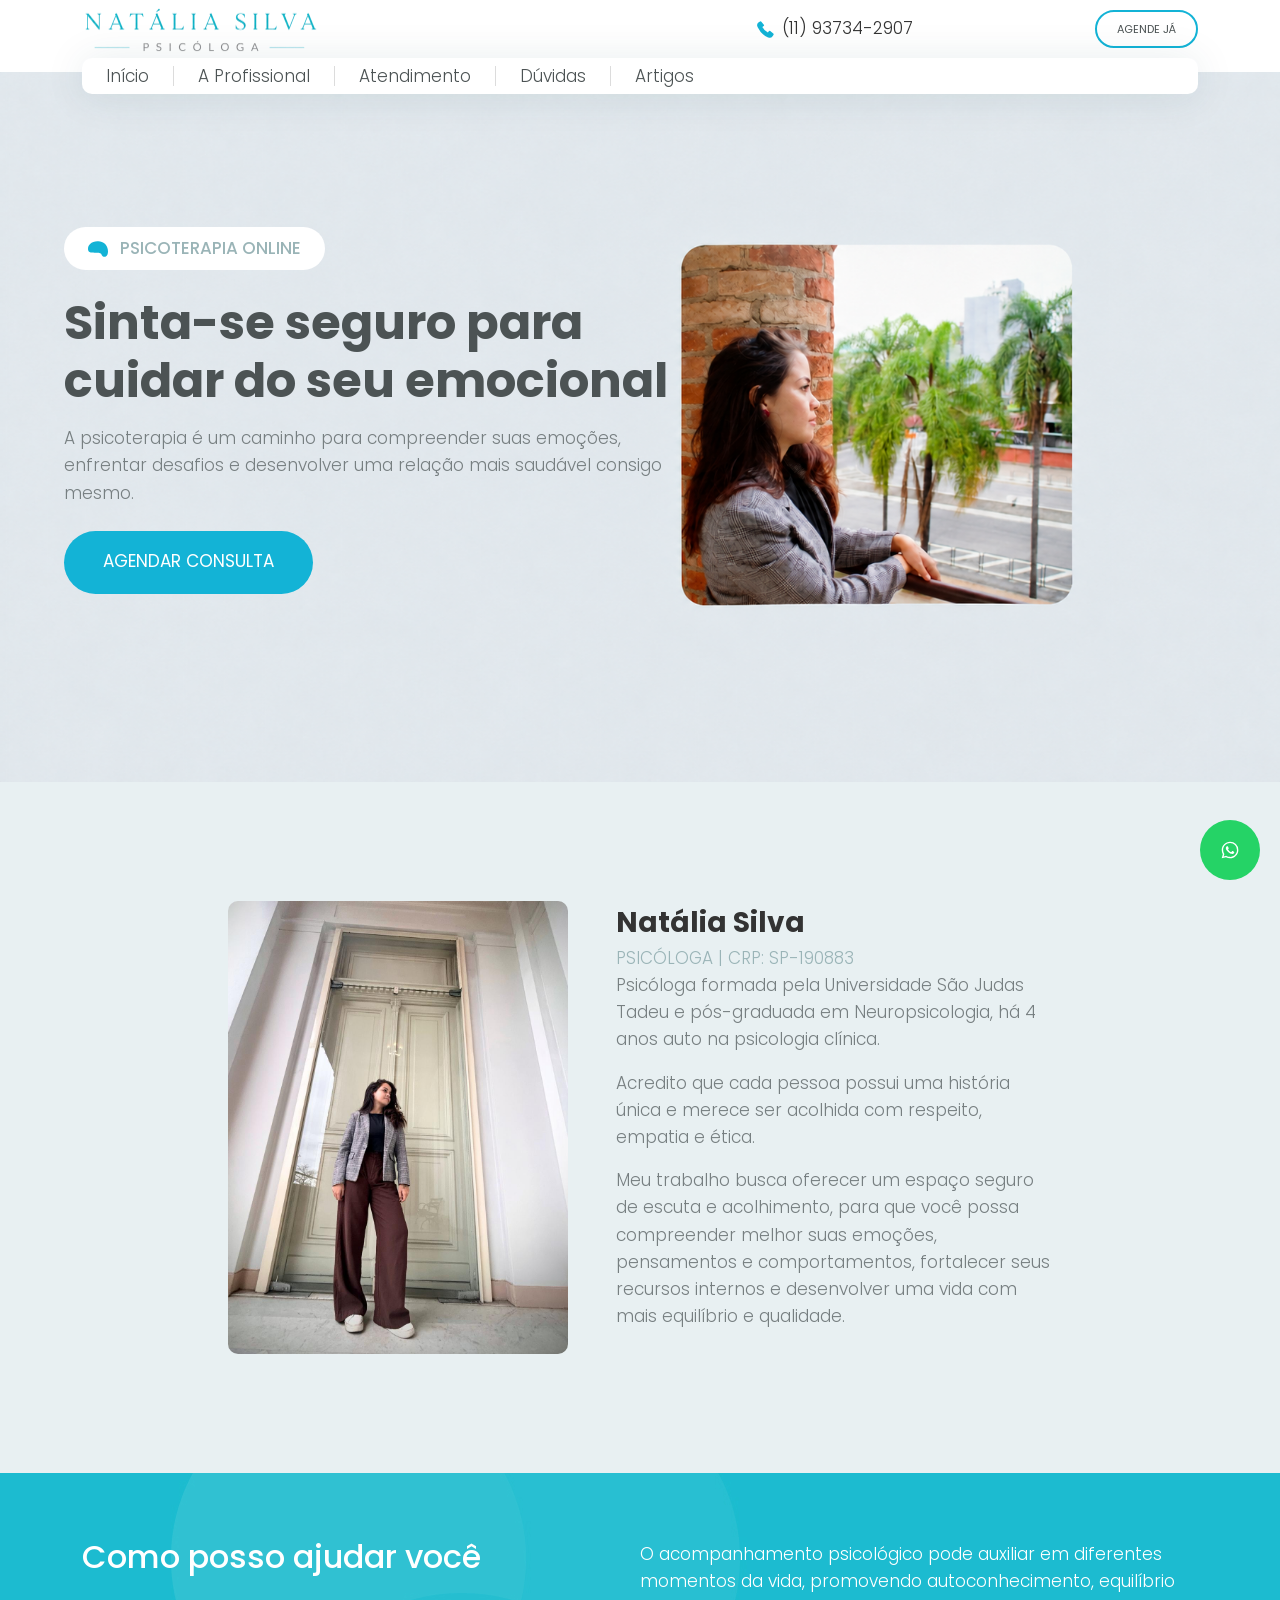
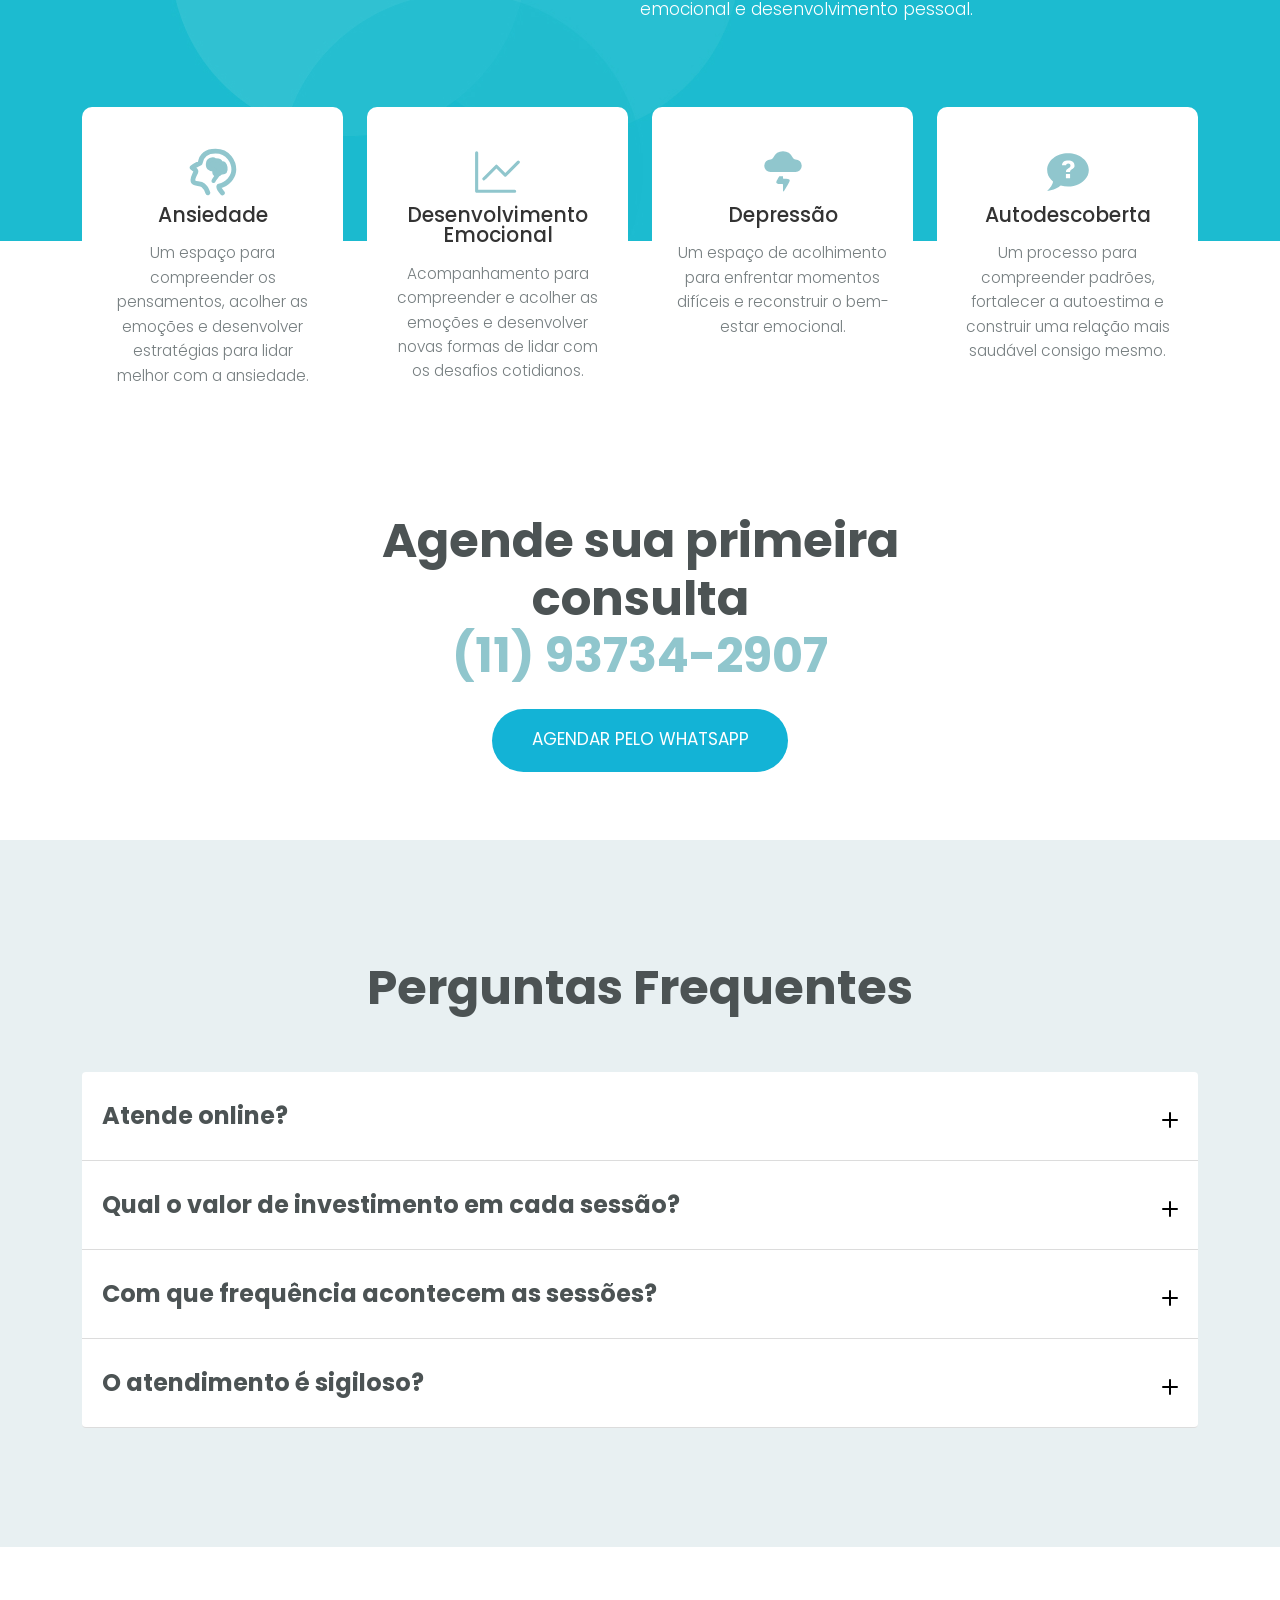
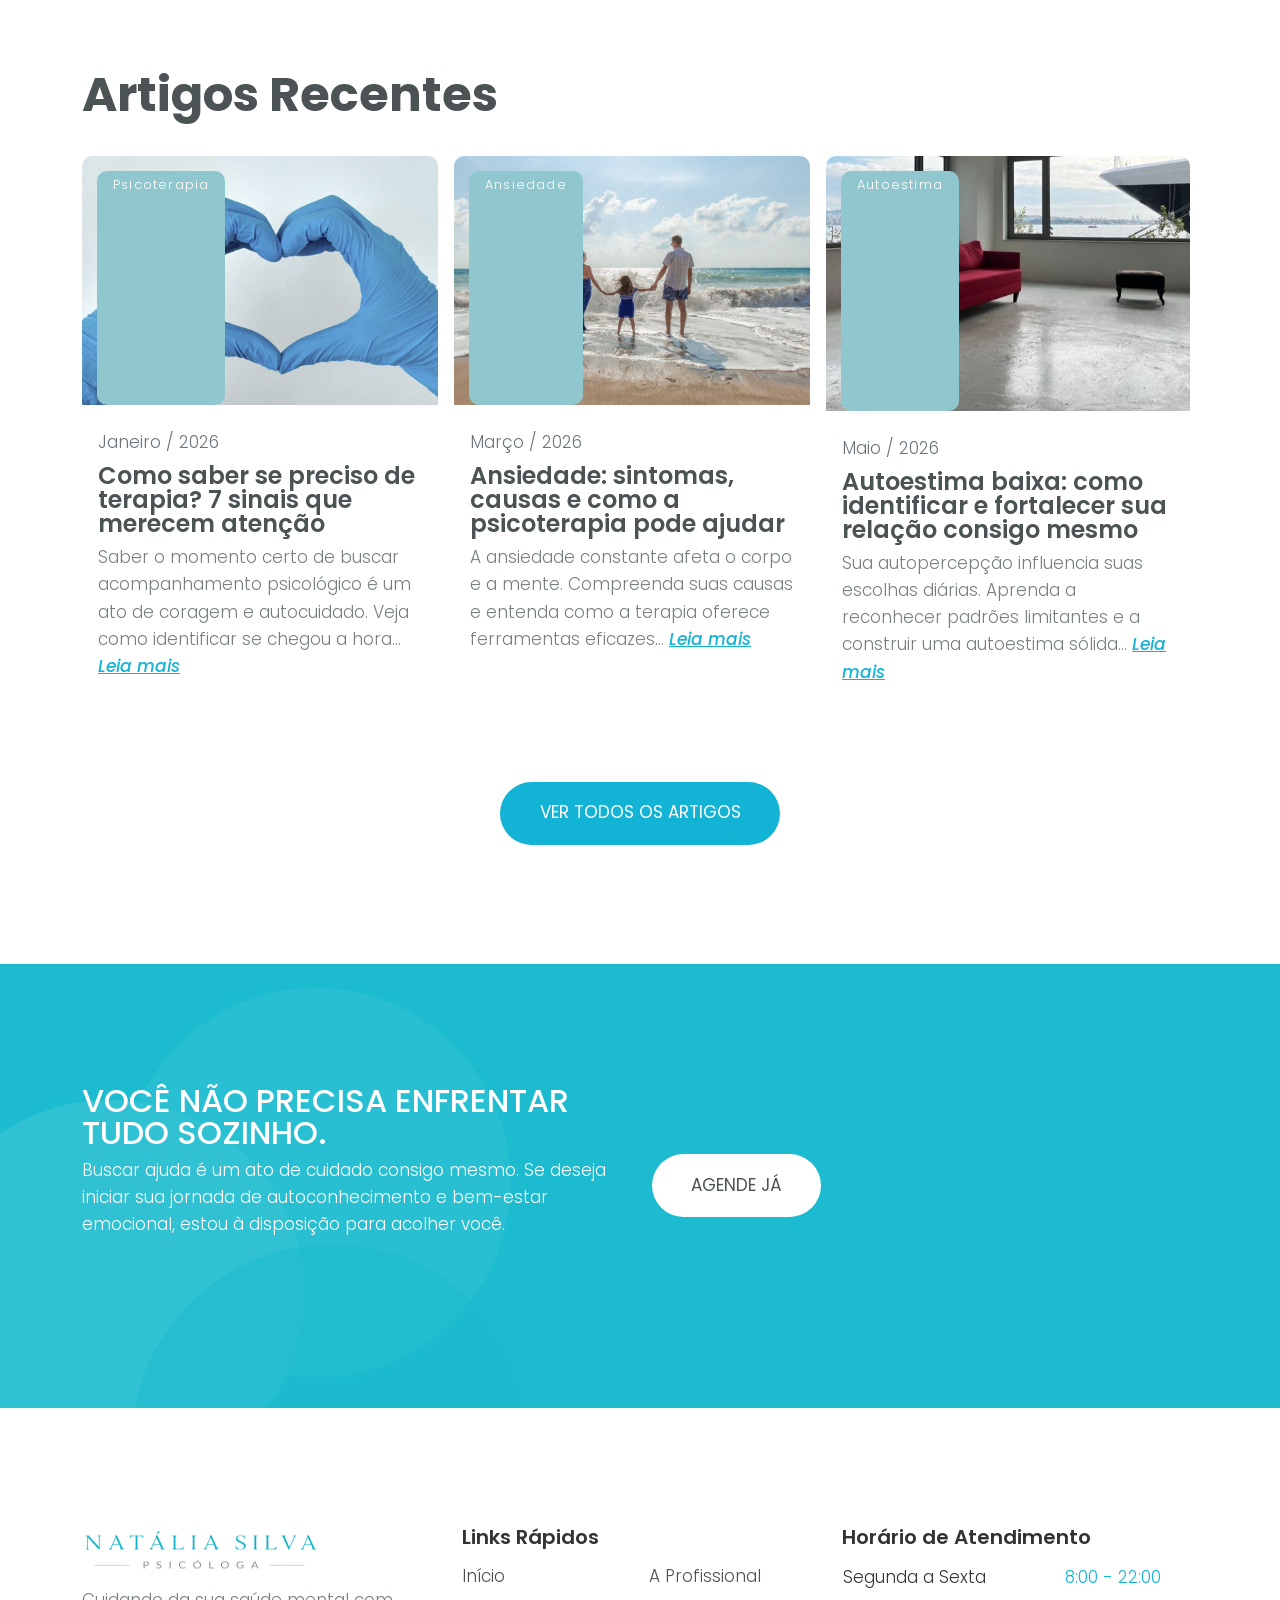
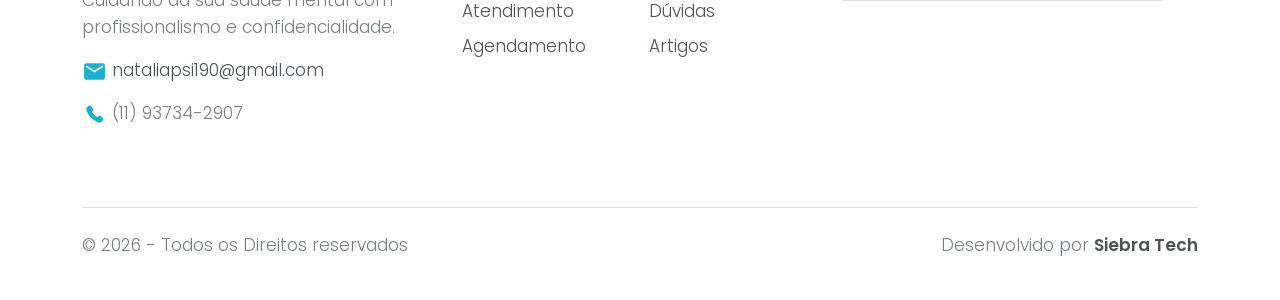
==== commit 45c74ba9: "Update index.html" ====
--- a/index.html
+++ b/index.html
@@ -203,14 +203,14 @@
             </li>
 
             <li class="nav-item ps-4 pe-4 border-right">
+              <a class="nav-link text-dark p-0" href="#our-team">
+                A Profissional
+              </a>
+            </li>
+
+            <li class="nav-item ps-4 pe-4 border-right">
               <a class="nav-link text-dark p-0" href="#our-services">
                 Atendimento
-              </a>
-            </li>
-
-            <li class="nav-item ps-4 pe-4 border-right">
-              <a class="nav-link text-dark p-0" href="#our-team">
-                A Profissional
               </a>
             </li>
 
@@ -289,6 +289,37 @@
     </div>
   </section>
 
+    <section id="our-team" class="padding-large"
+    style="background-image: url(images/review-bg.jpg); background-repeat: no-repeat;background-size: cover;">
+    <div class="container">
+
+      <div class="row justify-content-center align-items-center g-5">
+
+        <div class="col-lg-4 text-center">
+          <picture class="d-none d-lg-block">
+            <img src="images/team-item.jpeg" class="img-fluid rounded border-radius-10" alt="Natália Silva">
+          </picture>
+        </div>
+
+        <div class="col-lg-5">
+          <h3 class="fw-bold">Natália Silva</h3>
+
+          <span class="text-uppercase text-cadet-blue">
+            Psicóloga | CRP: SP-190883
+          </span>
+
+          <p>Psicóloga formada pela Universidade São Judas Tadeu e pós-graduada em Neuropsicologia, há 4 anos auto na psicologia clínica.</p>
+
+          <p>Acredito que cada pessoa possui uma história única e merece ser acolhida com respeito, empatia e ética.</p>
+
+          <p>Meu trabalho busca oferecer um espaço seguro de escuta e acolhimento, para que você possa compreender melhor suas emoções, pensamentos e comportamentos, fortalecer seus recursos internos e desenvolver uma vida com mais equilíbrio e qualidade.</p>
+        </div>
+
+      </div>
+
+    </div>
+  </section>
+
   <section id="our-services"
     style="background-image: url(images/services-bg.jpg); background-repeat: no-repeat; background-position: center; background-position: top;">
     <div class="container">
@@ -313,8 +344,20 @@
             </div>
             <div class="icon-box-content">
               <h3 class="card-title py-2">Ansiedade</h3>
-              <p>Aprenda a compreender seus pensamentos, reduzir o sofrimento e desenvolver estratégias para lidar
-                melhor com a ansiedade.</p>
+              <p>Um espaço para compreender os pensamentos, acolher as emoções e desenvolver estratégias para lidar melhor com a ansiedade.</p>
+            </div>
+          </div>
+        </div>
+        <div class="col-lg-3 col-md-6 pb-3">
+          <div class="icon-box p-4 bg-light border-radius-10 text-center">
+            <div class="icon-box-icon">
+              <svg class="local-pharmacy mt-3 primary-color-500" width="50" height="50">
+                <use xlink:href="#graph-line" />
+              </svg>
+            </div>
+            <div class="icon-box-content">
+              <h3 class="card-title py-2">Desenvolvimento Emocional</h3>
+              <p>Acompanhamento para compreender e acolher as emoções e desenvolver novas formas de lidar com os desafios cotidianos.</p>
             </div>
           </div>
         </div>
@@ -340,24 +383,10 @@
             </div>
             <div class="icon-box-content">
               <h3 class="card-title py-2">Autodescoberta</h3>
-              <p>Descubra padrões, fortaleça sua autoestima e desenvolva uma relação mais saudável consigo mesmo.</p>
-            </div>
-          </div>
-        </div>
-        <div class="col-lg-3 col-md-6 pb-3">
-          <div class="icon-box p-4 bg-light border-radius-10 text-center">
-            <div class="icon-box-icon">
-              <svg class="local-pharmacy mt-3 primary-color-500" width="50" height="50">
-                <use xlink:href="#graph-line" />
-              </svg>
-            </div>
-            <div class="icon-box-content">
-              <h3 class="card-title py-2">Desenvolvimento Emocional</h3>
-              <p>Aprenda a lidar com emoções, relacionamentos e desafios cotidianos de forma mais equilibrada.</p>
-            </div>
-          </div>
-        </div>
-
+              <p>Um processo para compreender padrões, fortalecer a autoestima e construir uma relação mais saudável consigo mesmo.</p>
+            </div>
+          </div>
+        </div>
       </div>
     </div>
   </section>
@@ -383,37 +412,10 @@
   </section>
 
 
-  <section id="our-team" class="padding-large"
-    style="background-image: url(images/review-bg.jpg); background-repeat: no-repeat;background-size: cover;">
-    <div class="container">
-
-      <div class="row justify-content-center align-items-center g-5">
-
-        <div class="col-lg-4 text-center">
-          <img src="images/team-item.jpeg" class="img-fluid rounded border-radius-10" alt="Natália Silva">
-        </div>
-
-        <div class="col-lg-5">
-          <h3 class="fw-bold">Natália Silva</h3>
-
-          <span class="text-uppercase text-cadet-blue">
-            Psicóloga | CRP: SP-190883
-          </span>
-
-          <p>Acredito que cada pessoa possui uma história única e merece ser acolhida com respeito, empatia e ética.</p>
-
-          <p>Meu trabalho busca oferecer um espaço seguro para que você possa compreender suas emoções, fortalecer seus
-            recursos internos e desenvolver uma vida com mais equilíbrio e qualidade.</p>
-
-          <p>Meu compromisso é caminhar ao seu lado durante esse processo, sempre respeitando sua individualidade.</p>
-        </div>
-
-      </div>
-
-    </div>
-  </section>
-
-  <section id="faqs" class="padding-large">
+
+
+  <section id="faqs" class="padding-large"
+          style="background-image: url(images/review-bg.jpg); background-repeat: no-repeat;background-size: cover;">
     <div class="container">
       <div class="row">
         <div class="display-header mb-5">
@@ -422,16 +424,17 @@
         <div class="accordion" id="accordion">
           <div class="accordion-item border-0 py-3">
             <h2 class="accordion-header">
-              <button class="accordion-button fs-4 fw-bold text-dark bg-transparent focus-transparent shadow-none"
-                type="button" data-bs-toggle="collapse" data-bs-target="#collapseOne" aria-expanded="true"
-                aria-controls="collapseOne">
-                Como funciona a primeira consulta?
+              <button
+                class="accordion-button fs-4 fw-bold text-dark bg-transparent collapsed focus-transparent shadow-none"
+                type="button" data-bs-toggle="collapse" data-bs-target="#collapseFour" aria-expanded="false"
+                aria-controls="collapseFour">
+                Atende online?
               </button>
             </h2>
-            <div id="collapseOne" class="accordion-collapse border-0 collapse show" data-bs-parent="#accordion">
+            <div id="collapseFour" class="accordion-collapse collapse" data-bs-parent="#accordion">
               <div class="accordion-body">
-                <p>Na primeira sessão conversaremos sobre sua história, suas necessidades e seus objetivos, para
-                  compreender como a terapia pode ajudar você.</p>
+                <p>Sim. O atendimento online oferece conforto e praticidade, mantendo a mesma qualidade do atendimento
+                  presencial.</p>
               </div>
             </div>
           </div>
@@ -447,6 +450,21 @@
             <div id="collapseTwo" class="accordion-collapse collapse" data-bs-parent="#accordion">
               <div class="accordion-body">
                 <p>O investimento por sessão é de R$ 100,00.</p>
+              </div>
+            </div>
+          </div>
+          <div class="accordion-item border-0 py-3">
+            <h2 class="accordion-header">
+              <button
+                class="accordion-button fs-4 fw-bold text-dark bg-transparent collapsed focus-transparent shadow-none"
+                type="button" data-bs-toggle="collapse" data-bs-target="#collapseFive" aria-expanded="false"
+                aria-controls="collapseFive">
+                Com que frequência acontecem as sessões?
+              </button>
+            </h2>
+            <div id="collapseFive" class="accordion-collapse collapse" data-bs-parent="#accordion">
+              <div class="accordion-body">
+                <p>Normalmente uma vez por semana, mas a frequência pode variar conforme cada caso.</p>
               </div>
             </div>
           </div>
@@ -463,37 +481,6 @@
               <div class="accordion-body">
                 <p>Sim. Todo atendimento psicológico é realizado seguindo os princípios éticos da profissão e o sigilo
                   profissional.</p>
-              </div>
-            </div>
-          </div>
-          <div class="accordion-item border-0 py-3">
-            <h2 class="accordion-header">
-              <button
-                class="accordion-button fs-4 fw-bold text-dark bg-transparent collapsed focus-transparent shadow-none"
-                type="button" data-bs-toggle="collapse" data-bs-target="#collapseFour" aria-expanded="false"
-                aria-controls="collapseFour">
-                Atende online?
-              </button>
-            </h2>
-            <div id="collapseFour" class="accordion-collapse collapse" data-bs-parent="#accordion">
-              <div class="accordion-body">
-                <p>Sim. O atendimento online oferece conforto e praticidade, mantendo a mesma qualidade do atendimento
-                  presencial.</p>
-              </div>
-            </div>
-          </div>
-          <div class="accordion-item border-0 py-3">
-            <h2 class="accordion-header">
-              <button
-                class="accordion-button fs-4 fw-bold text-dark bg-transparent collapsed focus-transparent shadow-none"
-                type="button" data-bs-toggle="collapse" data-bs-target="#collapseFive" aria-expanded="false"
-                aria-controls="collapseFive">
-                Com que frequência acontecem as sessões?
-              </button>
-            </h2>
-            <div id="collapseFive" class="accordion-collapse collapse" data-bs-parent="#accordion">
-              <div class="accordion-body">
-                <p>Normalmente uma vez por semana, mas a frequência pode variar conforme cada caso.</p>
               </div>
             </div>
           </div>
